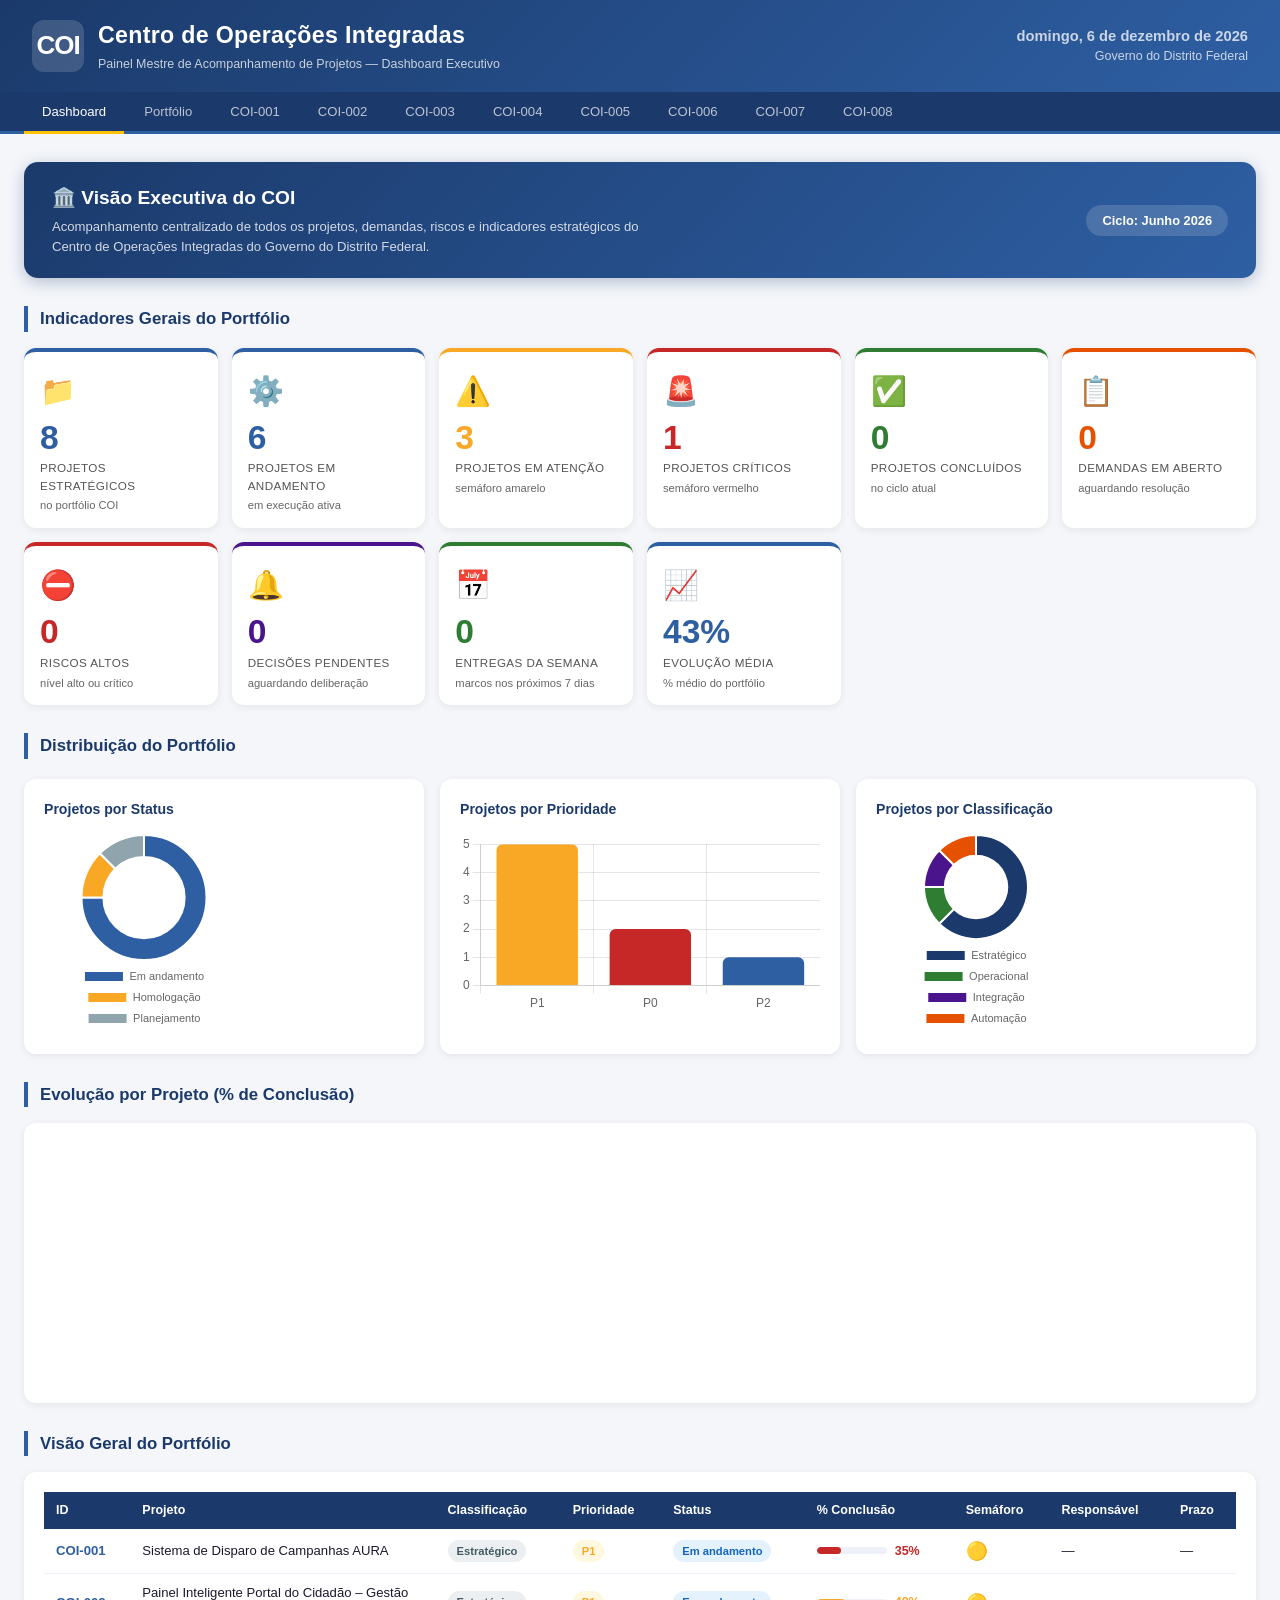
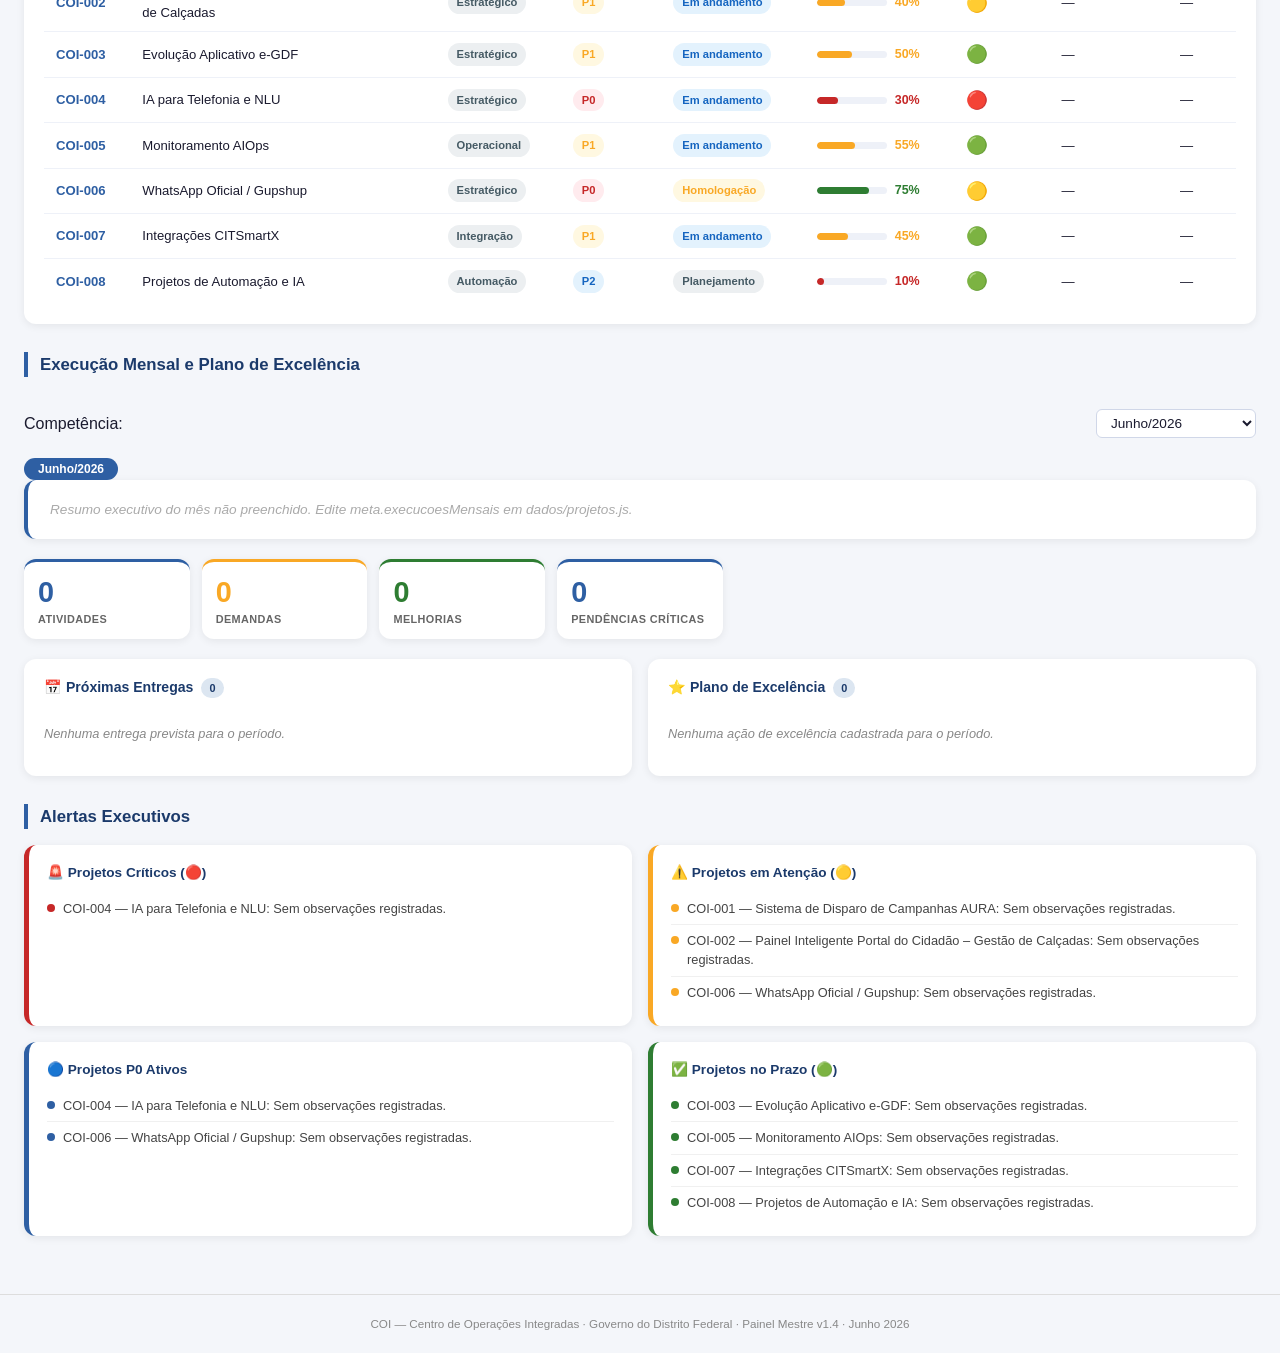
==== index.html @ 7c218daf "fase-5a-2: corrigir card entregas da semana" ====
<!DOCTYPE html>
<html lang="pt-BR">
<head>
<meta charset="UTF-8">
<meta name="viewport" content="width=device-width, initial-scale=1.0">
<title>COI — Dashboard Executivo</title>
<link rel="stylesheet" href="assets/style.css">
<!-- Chart.js: carrega local primeiro (offline); CDN apenas se arquivo local não encontrado -->
<script src="assets/js/chart.umd.min.js"></script>
<script>
if (typeof Chart === 'undefined') {
  document.write('<scr'+'ipt src="https://cdnjs.cloudflare.com/ajax/libs/Chart.js/4.4.1/chart.umd.min.js"><\/scr'+'ipt>');
}
</script>
<script src="dados/projetos.js"></script>
</head>
<body>

<header>
  <div class="logo-area">
    <div class="logo-box">COI</div>
    <div class="header-title">
      <h1>Centro de Operações Integradas</h1>
      <p>Painel Mestre de Acompanhamento de Projetos — Dashboard Executivo</p>
    </div>
  </div>
  <div class="header-meta">
    <strong id="data-atual"></strong>
    Governo do Distrito Federal
  </div>
</header>

<nav id="nav-principal">
  <a href="index.html" class="active">Dashboard</a>
  <a href="portfolio.html">Portfólio</a>
</nav>

<main>

  <!-- VISÃO EXECUTIVA DO COI -->
  <div class="ve-banner">
    <div>
      <h2>🏛️ Visão Executiva do COI</h2>
      <p>Acompanhamento centralizado de todos os projetos, demandas, riscos e indicadores estratégicos do Centro de Operações Integradas do Governo do Distrito Federal.</p>
    </div>
    <div class="ve-badge" id="badge-ciclo">Carregando...</div>
  </div>

  <!-- CARDS PRINCIPAIS -->
  <div class="section-title">Indicadores Gerais do Portfólio</div>
  <div class="cards-grid">
    <div class="card azul">
      <div class="card-icon">📁</div>
      <div class="card-value" id="c-total">—</div>
      <div class="card-label">Projetos Estratégicos</div>
      <div class="card-sub">no portfólio COI</div>
    </div>
    <div class="card azul">
      <div class="card-icon">⚙️</div>
      <div class="card-value" id="c-andamento">—</div>
      <div class="card-label">Projetos em Andamento</div>
      <div class="card-sub">em execução ativa</div>
    </div>
    <div class="card amarelo">
      <div class="card-icon">⚠️</div>
      <div class="card-value" id="c-atencao">—</div>
      <div class="card-label">Projetos em Atenção</div>
      <div class="card-sub">semáforo amarelo</div>
    </div>
    <div class="card vermelho">
      <div class="card-icon">🚨</div>
      <div class="card-value" id="c-criticos">—</div>
      <div class="card-label">Projetos Críticos</div>
      <div class="card-sub">semáforo vermelho</div>
    </div>
    <div class="card verde">
      <div class="card-icon">✅</div>
      <div class="card-value" id="c-concluidos">—</div>
      <div class="card-label">Projetos Concluídos</div>
      <div class="card-sub">no ciclo atual</div>
    </div>
    <div class="card laranja">
      <div class="card-icon">📋</div>
      <div class="card-value" id="c-demandas">—</div>
      <div class="card-label">Demandas em Aberto</div>
      <div class="card-sub" id="c-demandas-sub">aguardando resolução</div>
    </div>
    <div class="card vermelho">
      <div class="card-icon">⛔</div>
      <div class="card-value" id="c-riscos">—</div>
      <div class="card-label">Riscos Altos</div>
      <div class="card-sub">nível alto ou crítico</div>
    </div>
    <div class="card roxo">
      <div class="card-icon">🔔</div>
      <div class="card-value" id="c-decisoes">—</div>
      <div class="card-label">Decisões Pendentes</div>
      <div class="card-sub">aguardando deliberação</div>
    </div>
    <div class="card verde">
      <div class="card-icon">📅</div>
      <div class="card-value" id="c-entregas">—</div>
      <div class="card-label">Entregas da Semana</div>
      <div class="card-sub">marcos nos próximos 7 dias</div>
    </div>
    <div class="card azul">
      <div class="card-icon">📈</div>
      <div class="card-value" id="c-evolucao">—</div>
      <div class="card-label">Evolução Média</div>
      <div class="card-sub">% médio do portfólio</div>
    </div>
  </div>

  <!-- GRÁFICOS -->
  <div class="section-title">Distribuição do Portfólio</div>
  <div class="charts-grid">
    <div class="chart-card">
      <h3>Projetos por Status</h3>
      <div class="chart-wrap"><canvas id="chartStatus"></canvas></div>
      <div class="chart-fallback" id="fb-status">Gráfico indisponível — verifique conexão com internet para carregar Chart.js</div>
    </div>
    <div class="chart-card">
      <h3>Projetos por Prioridade</h3>
      <div class="chart-wrap"><canvas id="chartPrioridade"></canvas></div>
      <div class="chart-fallback" id="fb-prior">Gráfico indisponível</div>
    </div>
    <div class="chart-card">
      <h3>Projetos por Classificação</h3>
      <div class="chart-wrap"><canvas id="chartClassificacao"></canvas></div>
      <div class="chart-fallback" id="fb-class">Gráfico indisponível</div>
    </div>
  </div>

  <!-- EVOLUÇÃO POR PROJETO -->
  <div class="section-title">Evolução por Projeto (% de Conclusão)</div>
  <div class="chart-card" style="margin-bottom:20px;">
    <div style="position:relative;height:240px;"><canvas id="chartEvolucao"></canvas></div>
    <div class="chart-fallback" id="fb-evolucao">Gráfico indisponível</div>
  </div>

  <!-- TABELA DE PORTFÓLIO -->
  <div class="section-title">Visão Geral do Portfólio</div>
  <div class="table-card">
    <table>
      <thead>
        <tr>
          <th>ID</th>
          <th>Projeto</th>
          <th>Classificação</th>
          <th>Prioridade</th>
          <th>Status</th>
          <th>% Conclusão</th>
          <th>Semáforo</th>
          <th>Responsável</th>
          <th>Prazo</th>
        </tr>
      </thead>
      <tbody id="tbody-portfolio"></tbody>
    </table>
  </div>

  <!-- EXECUÇÃO MENSAL E PLANO DE EXCELÊNCIA -->
  <div class="section-title" id="em-section-title">Execução Mensal e Plano de Excelência</div>
  <div class="em-section" id="em-section">
    <div id="em-controls"></div>
    <div id="em-content"></div>
  </div>

  <!-- ALERTAS EXECUTIVOS (dinâmicos) -->
  <div class="section-title">Alertas Executivos</div>
  <div class="alertas-grid" id="alertas-grid"></div>

</main>

<footer>
  COI — Centro de Operações Integradas · Governo do Distrito Federal · Painel Mestre v1.4 · <span id="footer-ciclo"></span>
</footer>

<script>
// ─── Helpers ────────────────────────────────────────────────────────
function semClass(s) { return s==='🔴'?'vermelho':s==='🟡'?'amarelo':'verde'; }
function priorBadge(p) { return p==='P0'?'badge-vermelho':p==='P1'?'badge-amarelo':'badge-azul'; }
function statusBadge(s) {
  return {
    'Em andamento':'badge-azul','Homologação':'badge-amarelo',
    'Produção':'badge-verde','Concluído':'badge-verde',
    'Planejamento':'badge-cinza','Suspenso':'badge-cinza'
  }[s] || 'badge-cinza';
}
function percColor(n) { return n>=70?'#2E7D32':n>=40?'#F9A825':'#C62828'; }
function clearEl(el) { while (el.firstChild) el.removeChild(el.firstChild); }
// ─── Data e ciclo ────────────────────────────────────────────────────
const now = new Date();
document.getElementById('data-atual').textContent =
  now.toLocaleDateString('pt-BR',{weekday:'long',year:'numeric',month:'long',day:'numeric'});
const ciclo = COI_DATA.meta?.ciclo || now.toLocaleDateString('pt-BR',{month:'long',year:'numeric'});
document.getElementById('badge-ciclo').textContent = 'Ciclo: ' + ciclo;
document.getElementById('footer-ciclo').textContent = ciclo;

// ─── Nav dinâmica ────────────────────────────────────────────────────
const nav = document.getElementById('nav-principal');
COI_DATA.projetos.forEach(p => {
  const a = document.createElement('a');
  a.href = `projetos/ficha.html#${p.id}`;
  a.textContent = `${p.id}`;
  a.title = p.nome;
  nav.appendChild(a);
});

// ─── Calcular cards ──────────────────────────────────────────────────
const ps = COI_DATA.projetos;
const total     = ps.length;
const andamento = ps.filter(p => p.status === 'Em andamento').length;
const atencao   = ps.filter(p => p.semaforo === '🟡').length;
const criticos  = ps.filter(p => p.semaforo === '🔴').length;
const concluidos= ps.filter(p => p.status === 'Concluído').length;
const evolMedia = Math.round(ps.reduce((acc,p)=>acc+p.percentual,0)/total);

document.getElementById('c-total').textContent    = total;
document.getElementById('c-andamento').textContent= andamento;
document.getElementById('c-atencao').textContent  = atencao;
document.getElementById('c-criticos').textContent = criticos;
document.getElementById('c-concluidos').textContent = concluidos;
// Fase 5A.2 — B-02: usa execucoesMensais[last] (mesma cadeia de buildExecucaoMensal)
// Fallback: execucoesMensais[last] → execucaoMensal → {}
const em = (COI_DATA.meta && Array.isArray(COI_DATA.meta.execucoesMensais) && COI_DATA.meta.execucoesMensais.length > 0)
  ? COI_DATA.meta.execucoesMensais[COI_DATA.meta.execucoesMensais.length - 1]
  : ((COI_DATA.meta && COI_DATA.meta.execucaoMensal) ? COI_DATA.meta.execucaoMensal : {});
const totalRiscos   = ps.reduce(function(acc,p){ return acc + (p.riscosCriticos   || 0); }, 0);
const totalDecisoes = ps.reduce(function(acc,p){ return acc + (p.decisoesPendentes || 0); }, 0);
// Demandas: conta projetos com tipoItem === 'Demanda' e status != 'Concluído'
const nDemandas     = ps.filter(function(p){ return p.tipoItem === 'Demanda' && p.status !== 'Concluído'; }).length;
// Entregas da semana: janela [hoje, hoje+7] com data válida
const _hoje   = new Date(); _hoje.setHours(0, 0, 0, 0);
const _em7    = new Date(_hoje.getTime()); _em7.setDate(_em7.getDate() + 7); _em7.setHours(23, 59, 59, 999);
const nEntregas = Array.isArray(em.proximasEntregas)
  ? em.proximasEntregas.filter(function(e) {
      if (!e.data) return false;
      var d = new Date(e.data);
      return !isNaN(d.getTime()) && d >= _hoje && d <= _em7;
    }).length : 0;
document.getElementById('c-demandas').textContent = nDemandas;
document.getElementById('c-riscos').textContent   = totalRiscos;
document.getElementById('c-decisoes').textContent = totalDecisoes;
document.getElementById('c-entregas').textContent = nEntregas;
document.getElementById('c-evolucao').textContent = evolMedia + '%';

// ─── Tabela de portfólio ─────────────────────────────────────────────
const tbody = document.getElementById('tbody-portfolio');
ps.forEach(p => {
  const fc = percColor(p.percentual);
  const tr = document.createElement('tr');

  const tdId = document.createElement('td');
  const link = document.createElement('a');
  link.href = `projetos/ficha.html#${p.id}`;
  link.className = 'proj-link';
  link.textContent = p.id;
  tdId.appendChild(link);

  const tdNome = document.createElement('td');
  tdNome.style.maxWidth = '260px';
  tdNome.textContent = p.nome;

  const tdClass = document.createElement('td');
  const spanC = document.createElement('span');
  spanC.className = 'badge badge-cinza';
  spanC.textContent = p.classificacao;
  tdClass.appendChild(spanC);

  const tdPrior = document.createElement('td');
  const spanP = document.createElement('span');
  spanP.className = `badge ${priorBadge(p.prioridade)}`;
  spanP.textContent = p.prioridade;
  tdPrior.appendChild(spanP);

  const tdStatus = document.createElement('td');
  const spanS = document.createElement('span');
  spanS.className = `badge ${statusBadge(p.status)}`;
  spanS.textContent = p.status;
  tdStatus.appendChild(spanS);

  const tdPerc = document.createElement('td');
  tdPerc.innerHTML = `<div style="display:flex;align-items:center;gap:8px;">
    <div class="progress-bar"><div class="progress-fill" style="width:${p.percentual}%;background:${fc}"></div></div>
    <span style="font-size:.78rem;font-weight:600;color:${fc}">${p.percentual}%</span>
  </div>`;

  const tdSem = document.createElement('td');
  tdSem.className = 'semaforo';
  tdSem.textContent = p.semaforo;

  const tdResp = document.createElement('td');
  tdResp.textContent = p.responsavel || '—';

  const tdPrazo = document.createElement('td');
  tdPrazo.textContent = p.prazoPrevisto || '—';

  tr.append(tdId, tdNome, tdClass, tdPrior, tdStatus, tdPerc, tdSem, tdResp, tdPrazo);
  tbody.appendChild(tr);
});

// ─── Execução Mensal e Plano de Excelência ───────────────────────────
// Fase 4A.1: seletor de competência com fallback para execucaoMensal
function buildExecucaoMensal() {
  var emControls = document.getElementById('em-controls');
  var emContent  = document.getElementById('em-content');
  if (!emContent) return;

  // Resolução: execucoesMensais[] → execucaoMensal → {}
  var lista = (COI_DATA.meta && Array.isArray(COI_DATA.meta.execucoesMensais)
    && COI_DATA.meta.execucoesMensais.length > 0)
    ? COI_DATA.meta.execucoesMensais : null;

  var emData = lista
    ? lista[lista.length - 1]
    : ((COI_DATA.meta && COI_DATA.meta.execucaoMensal) ? COI_DATA.meta.execucaoMensal : {});

  // Seletor: somente quando há mais de 1 competência e em-controls ainda não foi preenchido
  if (emControls && lista && lista.length > 1 && !emControls.hasChildNodes()) {
    var wrap = document.createElement('div');
    wrap.className = 'em-header';
    var lbl = document.createElement('label');
    lbl.setAttribute('for', 'em-select-competencia');
    lbl.textContent = 'Competência:';
    var sel = document.createElement('select');
    sel.id = 'em-select-competencia';
    sel.className = 'em-select';
    lista.forEach(function(item) {
      var opt = document.createElement('option');
      opt.value = item.competencia;
      opt.textContent = item.rotulo || item.competencia;
      sel.appendChild(opt);
    });
    sel.value = emData.competencia;
    sel.addEventListener('change', function() {
      var chosen = lista.find(function(x){ return x.competencia === sel.value; }) || emData;
      clearEl(emContent);
      renderEmConteudo(emContent, chosen);
    });
    wrap.append(lbl, sel);
    emControls.appendChild(wrap);
  }

  // Renderiza conteúdo inicial (Junho/2026 — último item da lista)
  clearEl(emContent);
  renderEmConteudo(emContent, emData);
}

function renderEmConteudo(container, emData) {
  // Badge de competência
  if (emData.competencia) {
    var badge = document.createElement('span');
    badge.className = 'em-competencia-badge';
    badge.textContent = emData.competencia;
    container.appendChild(badge);
  }

  // Resumo executivo
  var resumoDiv = document.createElement('div');
  resumoDiv.className = emData.resumo ? 'em-resumo' : 'em-resumo em-resumo-placeholder';
  resumoDiv.textContent = emData.resumo
    || 'Resumo executivo do mês não preenchido. Edite meta.execucoesMensais em dados/projetos.js.';
  container.appendChild(resumoDiv);

  // Mini-cards mensais
  var miniGrid = document.createElement('div');
  miniGrid.className = 'em-mini-cards';
  [
    { label: 'Atividades',          value: emData.totalAtividades    || 0, cls: '' },
    { label: 'Demandas',            value: emData.totalDemandas      || 0, cls: 'amarelo' },
    { label: 'Melhorias',           value: emData.totalMelhorias     || 0, cls: 'verde' },
    { label: 'Pendências Críticas', value: emData.pendenciasCriticas || 0,
      cls: (emData.pendenciasCriticas || 0) > 0 ? 'vermelho' : '' }
  ].forEach(function(mc) {
    var card = document.createElement('div');
    card.className = 'em-mini-card' + (mc.cls ? ' ' + mc.cls : '');
    var val = document.createElement('div');
    val.className = 'em-mini-value';
    val.textContent = mc.value;
    var lbl = document.createElement('div');
    lbl.className = 'em-mini-label';
    lbl.textContent = mc.label;
    card.append(val, lbl);
    miniGrid.appendChild(card);
  });
  container.appendChild(miniGrid);

  // Principais ganhos
  var ganhos = Array.isArray(emData.principaisGanhos)
    ? emData.principaisGanhos.filter(function(g){ return g; }) : [];
  if (ganhos.length > 0) {
    var gDiv = document.createElement('div');
    gDiv.className = 'em-ganhos';
    var gH3 = document.createElement('h3');
    gH3.textContent = '🏆 Principais Ganhos do Mês';
    gDiv.appendChild(gH3);
    ganhos.forEach(function(g) {
      var item = document.createElement('div');
      item.className = 'em-ganho-item';
      var dot = document.createElement('div');
      dot.className = 'em-ganho-dot';
      var txt = document.createElement('span');
      txt.textContent = g;
      item.append(dot, txt);
      gDiv.appendChild(item);
    });
    container.appendChild(gDiv);
  }

  // Grid de tabelas
  var tGrid = document.createElement('div');
  tGrid.className = 'em-tables-grid';

  // — Próximas Entregas —
  var entregas = Array.isArray(emData.proximasEntregas)
    ? emData.proximasEntregas.filter(function(e){ return e.entrega; }) : [];
  var cEnt = document.createElement('div');
  cEnt.className = 'em-table-card';
  var h3Ent = document.createElement('h3');
  h3Ent.appendChild(document.createTextNode('📅 Próximas Entregas '));
  var cntEnt = document.createElement('span');
  cntEnt.className = 'em-count-badge';
  cntEnt.textContent = entregas.length;
  h3Ent.appendChild(cntEnt);
  cEnt.appendChild(h3Ent);
  if (entregas.length === 0) {
    var empEnt = document.createElement('div');
    empEnt.className = 'empty';
    empEnt.textContent = 'Nenhuma entrega prevista para o período.';
    cEnt.appendChild(empEnt);
  } else {
    var tblEnt = document.createElement('table');
    var thdEnt = document.createElement('thead');
    var hrEnt  = document.createElement('tr');
    ['Data','Entrega','Projeto','Responsável','Status'].forEach(function(col){
      var th = document.createElement('th'); th.textContent = col; hrEnt.appendChild(th);
    });
    thdEnt.appendChild(hrEnt); tblEnt.appendChild(thdEnt);
    var tbdEnt = document.createElement('tbody');
    entregas.forEach(function(e) {
      var tr = document.createElement('tr');
      [e.data||'—', e.entrega||'—', e.projeto||'—', e.responsavel||'—'].forEach(function(v){
        var td = document.createElement('td'); td.textContent = v; tr.appendChild(td);
      });
      var tdS = document.createElement('td');
      var s = e.status || 'No prazo';
      var bg = document.createElement('span');
      bg.className = 'badge ' + (s==='No prazo' ? 'badge-prazo-ok'
        : s==='Em atenção' ? 'badge-prazo-atencao' : 'badge-prazo-atrasado');
      bg.textContent = s; tdS.appendChild(bg); tr.appendChild(tdS);
      tbdEnt.appendChild(tr);
    });
    tblEnt.appendChild(tbdEnt); cEnt.appendChild(tblEnt);
  }
  tGrid.appendChild(cEnt);

  // — Plano de Excelência —
  var peItems = Array.isArray(emData.planoExcelencia)
    ? emData.planoExcelencia.filter(function(p){ return p.acao; }) : [];
  var cPE = document.createElement('div');
  cPE.className = 'em-table-card';
  var h3PE = document.createElement('h3');
  h3PE.appendChild(document.createTextNode('⭐ Plano de Excelência '));
  var cntPE = document.createElement('span');
  cntPE.className = 'em-count-badge';
  cntPE.textContent = peItems.length;
  h3PE.appendChild(cntPE);
  cPE.appendChild(h3PE);
  if (peItems.length === 0) {
    var empPE = document.createElement('div');
    empPE.className = 'empty';
    empPE.textContent = 'Nenhuma ação de excelência cadastrada para o período.';
    cPE.appendChild(empPE);
  } else {
    var tblPE = document.createElement('table');
    var thdPE = document.createElement('thead');
    var hrPE  = document.createElement('tr');
    ['Ação','Responsável','Prazo','Status'].forEach(function(col){
      var th = document.createElement('th'); th.textContent = col; hrPE.appendChild(th);
    });
    thdPE.appendChild(hrPE); tblPE.appendChild(thdPE);
    var tbdPE = document.createElement('tbody');
    var peMap = {
      'Pendente':'badge-pe-pendente', 'Em andamento':'badge-pe-andamento',
      'Concluído':'badge-pe-concluido', 'Atrasado':'badge-pe-atrasado',
      'Bloqueado':'badge-pe-bloqueado'
    };
    peItems.forEach(function(item) {
      var tr = document.createElement('tr');
      [item.acao||'—', item.responsavel||'—', item.prazo||'—'].forEach(function(v){
        var td = document.createElement('td'); td.textContent = v; tr.appendChild(td);
      });
      var tdS = document.createElement('td');
      var s = item.status || 'Pendente';
      var bg = document.createElement('span');
      bg.className = 'badge ' + (peMap[s] || 'badge-pe-pendente');
      bg.textContent = s; tdS.appendChild(bg); tr.appendChild(tdS);
      tbdPE.appendChild(tr);
    });
    tblPE.appendChild(tbdPE); cPE.appendChild(tblPE);
  }
  tGrid.appendChild(cPE);
  container.appendChild(tGrid);
}
buildExecucaoMensal();

// ─── Alertas dinâmicos ───────────────────────────────────────────────
function buildAlertas() {
  const grid = document.getElementById('alertas-grid');
  grid.innerHTML = '';

  const criticos_list = ps.filter(p => p.semaforo === '🔴');
  const atencao_list  = ps.filter(p => p.semaforo === '🟡');
  const ok_list       = ps.filter(p => p.semaforo === '🟢');
  const p0_list       = ps.filter(p => p.prioridade === 'P0');

  function makeCard(cls, titulo, items, dotCls, emptyMsg) {
    const div = document.createElement('div');
    div.className = `alerta-card ${cls}`;
    const h3 = document.createElement('h3');
    h3.textContent = titulo;
    div.appendChild(h3);
    if (items.length === 0) {
      const em = document.createElement('div');
      em.className = 'alerta-vazio';
      em.textContent = emptyMsg;
      div.appendChild(em);
    } else {
      items.forEach(p => {
        const row = document.createElement('div');
        row.className = 'alerta-item';
        const dot = document.createElement('div');
        dot.className = `alerta-dot ${dotCls}`;
        const txt = document.createElement('span');
        txt.textContent = `${p.id} — ${p.nome}: ${p.observacoesExecutivas || 'Sem observações registradas.'}`;
        row.append(dot, txt);
        div.appendChild(row);
      });
    }
    return div;
  }

  grid.append(
    makeCard('', '🚨 Projetos Críticos (🔴)', criticos_list, 'dot-vermelho', 'Nenhum projeto crítico no momento.'),
    makeCard('atencao', '⚠️ Projetos em Atenção (🟡)', atencao_list, 'dot-amarelo', 'Nenhum projeto em atenção.'),
    makeCard('info', '🔵 Projetos P0 Ativos', p0_list, 'dot-azul', 'Nenhum projeto P0 ativo.'),
    makeCard('sucesso', '✅ Projetos no Prazo (🟢)', ok_list, 'dot-verde', 'Nenhum projeto no prazo.')
  );
}
buildAlertas();

// ─── Gráficos (após Chart.js carregar via defer) ─────────────────────
window.addEventListener('load', () => {
  if (typeof Chart === 'undefined') {
    ['fb-status','fb-prior','fb-class','fb-evolucao'].forEach(id => {
      const el = document.getElementById(id);
      if (el) { el.style.display = 'block'; }
    });
    return;
  }

  // Contagem por status
  const statusMap = {};
  const priorMap  = {};
  const classMap  = {};
  ps.forEach(p => {
    statusMap[p.status]       = (statusMap[p.status]       || 0) + 1;
    priorMap[p.prioridade]    = (priorMap[p.prioridade]    || 0) + 1;
    classMap[p.classificacao] = (classMap[p.classificacao] || 0) + 1;
  });

  const statusColors = {
    'Em andamento':'#2E5FA3','Homologação':'#F9A825',
    'Produção':'#2E7D32','Concluído':'#4CAF50',
    'Planejamento':'#90A4AE','Suspenso':'#E0E0E0'
  };
  const priorColors  = { P0:'#C62828', P1:'#F9A825', P2:'#2E5FA3', P3:'#90A4AE' };
  const classColors  = {
    'Estratégico':'#1B3A6B','Operacional':'#2E7D32',
    'Integração':'#4A148C','Automação':'#E65100',
    'Melhoria':'#0277BD','Incidente Relevante':'#C62828'
  };

  new Chart(document.getElementById('chartStatus'), {
    type:'doughnut',
    data:{
      labels: Object.keys(statusMap),
      datasets:[{ data: Object.values(statusMap),
        backgroundColor: Object.keys(statusMap).map(k=>statusColors[k]||'#90A4AE'),
        borderWidth:2, borderColor:'#fff' }]
    },
    options:{ plugins:{legend:{position:'bottom',labels:{font:{size:11}}}}, cutout:'65%' }
  });

  new Chart(document.getElementById('chartPrioridade'), {
    type:'bar',
    data:{
      labels: Object.keys(priorMap),
      datasets:[{ label:'Projetos', data: Object.values(priorMap),
        backgroundColor: Object.keys(priorMap).map(k=>priorColors[k]||'#90A4AE'),
        borderRadius:6 }]
    },
    options:{ plugins:{legend:{display:false}}, scales:{y:{beginAtZero:true,ticks:{stepSize:1}}} }
  });

  new Chart(document.getElementById('chartClassificacao'), {
    type:'doughnut',
    data:{
      labels: Object.keys(classMap),
      datasets:[{ data: Object.values(classMap),
        backgroundColor: Object.keys(classMap).map(k=>classColors[k]||'#90A4AE'),
        borderWidth:2, borderColor:'#fff' }]
    },
    options:{ plugins:{legend:{position:'bottom',labels:{font:{size:11}}}}, cutout:'60%' }
  });

  new Chart(document.getElementById('chartEvolucao'), {
    type:'bar',
    data:{
      labels: ps.map(p => p.id),
      datasets:[{ label:'% Conclusão', data: ps.map(p => p.percentual),
        backgroundColor: ps.map(p => percColor(p.percentual)),
        borderRadius:6 }]
    },
    options:{
      indexAxis:'y',
      plugins:{legend:{display:false}},
      scales:{x:{beginAtZero:true, max:100, ticks:{callback:v=>v+'%'}}}
    }
  });
});
</script>
</body>
</html>
---- assets/style.css ----
/**
 * COI — Painel Mestre · Design System Compartilhado
 * Arquivo: assets/style.css
 * Versão: 1.1 (Fase 1 — Estabilização)
 *
 * Referenciado por: index.html, portfolio.html, projetos/ficha_COIxxx.html
 */

/* ─── VARIÁVEIS DE DESIGN ──────────────────────────────────────────── */
:root {
  --azul-escuro:  #1B3A6B;
  --azul-medio:   #2E5FA3;
  --azul-claro:   #DCE6F1;
  --cinza-bg:     #F4F6FA;
  --verde:        #2E7D32;
  --amarelo:      #F9A825;
  --vermelho:     #C62828;
  --laranja:      #E65100;
  --roxo:         #4A148C;
  --branco:       #FFFFFF;
  --texto:        #1A1A2E;
  --borda:        #D0D7E8;
  --sombra-sm:    0 2px 8px rgba(0,0,0,.07);
  --sombra-md:    0 4px 16px rgba(0,0,0,.12);
  --radius-sm:    8px;
  --radius-md:    12px;
  --radius-lg:    14px;
}

/* ─── RESET ────────────────────────────────────────────────────────── */
*, *::before, *::after { margin: 0; padding: 0; box-sizing: border-box; }

/* ─── BASE ─────────────────────────────────────────────────────────── */
body {
  font-family: 'Segoe UI', Arial, sans-serif;
  background: var(--cinza-bg);
  color: var(--texto);
  line-height: 1.5;
}

/* ─── HEADER ───────────────────────────────────────────────────────── */
header {
  background: linear-gradient(135deg, var(--azul-escuro) 0%, var(--azul-medio) 100%);
  color: #fff;
  padding: 18px 32px;
  display: flex;
  align-items: center;
  justify-content: space-between;
  box-shadow: 0 3px 12px rgba(0,0,0,.25);
}
.logo-area { display: flex; align-items: center; gap: 14px; }
.logo-box {
  width: 52px; height: 52px;
  background: rgba(255,255,255,.15);
  border-radius: var(--radius-md);
  display: flex; align-items: center; justify-content: center;
  font-size: 26px; font-weight: 900; letter-spacing: -1px;
  flex-shrink: 0;
}
.header-title h1 { font-size: 1.45rem; font-weight: 700; letter-spacing: .3px; }
.header-title p  { font-size: .78rem; opacity: .75; margin-top: 2px; }
.header-meta { text-align: right; font-size: .78rem; opacity: .75; }
.header-meta strong { display: block; font-size: .92rem; opacity: 1; }

/* ─── NAV ──────────────────────────────────────────────────────────── */
nav {
  background: var(--azul-escuro);
  display: flex;
  gap: 2px;
  padding: 0 24px;
  border-bottom: 3px solid var(--azul-medio);
  flex-wrap: wrap;
}
nav a {
  color: rgba(255,255,255,.7);
  text-decoration: none;
  padding: 10px 18px;
  font-size: .82rem;
  font-weight: 500;
  border-bottom: 3px solid transparent;
  margin-bottom: -3px;
  transition: color .2s, border-color .2s;
}
nav a:hover, nav a.active { color: #fff; border-bottom-color: #FFC107; }

/* ─── MAIN ─────────────────────────────────────────────────────────── */
main { max-width: 1400px; margin: 0 auto; padding: 28px 24px; }

/* ─── SECTION TITLE ────────────────────────────────────────────────── */
.section-title {
  font-size: 1.05rem; font-weight: 700;
  color: var(--azul-escuro);
  border-left: 4px solid var(--azul-medio);
  padding-left: 12px;
  margin: 28px 0 16px;
}

/* ─── CARDS ────────────────────────────────────────────────────────── */
.cards-grid {
  display: grid;
  grid-template-columns: repeat(auto-fill, minmax(170px, 1fr));
  gap: 14px;
  margin-bottom: 8px;
}
.card {
  background: var(--branco);
  border-radius: var(--radius-md);
  padding: 18px 16px 14px;
  box-shadow: var(--sombra-sm);
  border-top: 4px solid var(--azul-medio);
  transition: transform .18s, box-shadow .18s;
}
.card:hover { transform: translateY(-3px); box-shadow: var(--sombra-md); }
.card-icon  { font-size: 1.8rem; margin-bottom: 8px; }
.card-value { font-size: 2.1rem; font-weight: 800; line-height: 1; }
.card-label { font-size: .73rem; color: #555; margin-top: 5px; font-weight: 500; text-transform: uppercase; letter-spacing: .4px; }
.card-sub   { font-size: .7rem; color: #666; margin-top: 3px; }

.card.azul    { border-top-color: var(--azul-medio); }
.card.azul    .card-value { color: var(--azul-medio); }
.card.verde   { border-top-color: var(--verde); }
.card.verde   .card-value { color: var(--verde); }
.card.amarelo { border-top-color: var(--amarelo); }
.card.amarelo .card-value { color: var(--amarelo); }
.card.vermelho{ border-top-color: var(--vermelho); }
.card.vermelho .card-value { color: var(--vermelho); }
.card.laranja { border-top-color: var(--laranja); }
.card.laranja .card-value { color: var(--laranja); }
.card.roxo    { border-top-color: var(--roxo); }
.card.roxo    .card-value { color: var(--roxo); }

/* ─── CHARTS ───────────────────────────────────────────────────────── */
.charts-grid { display: grid; grid-template-columns: 1fr 1fr 1fr; gap: 16px; margin: 20px 0; }
.chart-card  { background: var(--branco); border-radius: var(--radius-md); padding: 20px; box-shadow: var(--sombra-sm); }
.chart-card h3 { font-size: .88rem; color: var(--azul-escuro); font-weight: 700; margin-bottom: 14px; }
.chart-wrap  { position: relative; height: 200px; }
.chart-fallback { display:none; color:#888; font-size:.8rem; text-align:center; padding:20px; }

/* ─── TABLES ───────────────────────────────────────────────────────── */
.table-card {
  background: var(--branco); border-radius: var(--radius-md);
  padding: 20px; box-shadow: var(--sombra-sm); margin-bottom: 20px; overflow-x: auto;
}
.table-card h3 { font-size: .92rem; color: var(--azul-escuro); font-weight: 700; margin-bottom: 14px; }
.table-wrap    { overflow-x: auto; }
table { width: 100%; border-collapse: collapse; font-size: .82rem; }
th {
  background: var(--azul-escuro); color: #fff;
  padding: 9px 12px; text-align: left;
  font-weight: 600; font-size: .78rem; white-space: nowrap;
}
td { padding: 9px 12px; border-bottom: 1px solid #EEF1F8; vertical-align: middle; }
tr:hover td { background: #F0F4FF; }
tr:last-child td { border-bottom: none; }

/* ─── BADGES ───────────────────────────────────────────────────────── */
.badge         { display: inline-block; padding: 3px 9px; border-radius: 20px; font-size: .7rem; font-weight: 600; }
.badge-verde   { background: #E8F5E9; color: #2E7D32; }
.badge-amarelo { background: #FFF8E1; color: #F9A825; }
.badge-vermelho{ background: #FFEBEE; color: #C62828; }
.badge-azul    { background: #E3F2FD; color: #1565C0; }
.badge-cinza   { background: #ECEFF1; color: #455A64; }
.badge-roxo    { background: #F3E5F5; color: #6A1B9A; }
.badge-laranja { background: #FFF3E0; color: #E65100; }

/* ─── PROGRESS BAR ─────────────────────────────────────────────────── */
.progress-bar  { background: #EEF1F8; border-radius: 10px; height: 7px; overflow: hidden; min-width: 70px; }
.progress-fill { height: 100%; border-radius: 10px; transition: width .4s; }
.semaforo      { font-size: 1.1rem; }

/* ─── ALERTA CARDS ─────────────────────────────────────────────────── */
.alertas-grid { display: grid; grid-template-columns: 1fr 1fr; gap: 16px; margin-bottom: 20px; }
.alerta-card  {
  background: var(--branco); border-radius: var(--radius-md);
  padding: 18px; box-shadow: var(--sombra-sm);
  border-left: 5px solid var(--vermelho);
}
.alerta-card.atencao { border-left-color: var(--amarelo); }
.alerta-card.info    { border-left-color: var(--azul-medio); }
.alerta-card.sucesso { border-left-color: var(--verde); }
.alerta-card h3  { font-size: .85rem; font-weight: 700; color: var(--azul-escuro); margin-bottom: 10px; }
.alerta-item { font-size: .8rem; color: #444; padding: 6px 0; border-bottom: 1px solid #F0F0F0; display: flex; align-items: flex-start; gap: 8px; }
.alerta-item:last-child { border-bottom: none; }
.alerta-dot { width: 8px; height: 8px; border-radius: 50%; margin-top: 5px; flex-shrink: 0; }
.dot-vermelho { background: var(--vermelho); }
.dot-amarelo  { background: var(--amarelo); }
.dot-azul     { background: var(--azul-medio); }
.dot-verde    { background: var(--verde); }
.alerta-vazio { font-size: .8rem; color: #999; font-style: italic; }

/* ─── VISÃO EXECUTIVA BANNER ───────────────────────────────────────── */
.ve-banner {
  background: linear-gradient(135deg, var(--azul-escuro), var(--azul-medio));
  border-radius: var(--radius-lg); padding: 22px 28px; color: #fff; margin-bottom: 24px;
  display: flex; align-items: center; justify-content: space-between;
  box-shadow: 0 4px 16px rgba(27,58,107,.3);
}
.ve-banner h2 { font-size: 1.2rem; font-weight: 700; }
.ve-banner p  { font-size: .82rem; opacity: .8; margin-top: 4px; max-width: 600px; }
.ve-badge {
  background: rgba(255,255,255,.15); border-radius: 20px;
  padding: 6px 16px; font-size: .8rem; font-weight: 600; white-space: nowrap;
}

/* ─── TABS (portfólio) ─────────────────────────────────────────────── */
.tabs { display: flex; gap: 0; background: var(--branco); border-radius: var(--radius-md) var(--radius-md) 0 0; box-shadow: var(--sombra-sm); overflow: hidden; flex-wrap: wrap; }
.tab-btn {
  padding: 12px 20px; font-size: .82rem; font-weight: 600; cursor: pointer;
  background: transparent; border: none; color: #555;
  border-bottom: 3px solid transparent; transition: background .2s, color .2s, border-color .2s;
  white-space: nowrap;
}
.tab-btn:hover  { background: #F0F4FF; color: var(--azul-medio); }
.tab-btn.active { color: var(--azul-escuro); border-bottom-color: var(--azul-medio); background: #F8FAFF; }
.tab-content { background: var(--branco); border-radius: 0 0 var(--radius-md) var(--radius-md); box-shadow: var(--sombra-sm); padding: 22px; display: none; }
.tab-content.active { display: block; }

/* ─── FILTROS ──────────────────────────────────────────────────────── */
.filters { display: flex; gap: 10px; flex-wrap: wrap; margin-bottom: 18px; align-items: center; }
.filter-input { padding: 7px 12px; border: 1px solid var(--borda); border-radius: var(--radius-sm); font-size: .8rem; outline: none; background: #fff; }
.filter-input:focus { border-color: var(--azul-medio); }

/* ─── BUTTONS ──────────────────────────────────────────────────────── */
.btn-add    { padding: 7px 16px; background: var(--azul-medio); color: #fff; border: none; border-radius: var(--radius-sm); font-size: .8rem; font-weight: 600; cursor: pointer; margin-left: auto; transition: background .2s; }
.btn-add:hover    { background: var(--azul-escuro); }
.btn-edit   { padding: 6px 14px; background: var(--azul-medio); color: #fff; border: none; border-radius: var(--radius-sm); font-size: .78rem; cursor: pointer; font-weight: 600; transition: background .2s; }
.btn-edit:hover   { background: var(--azul-escuro); }
.btn-save   { padding: 6px 14px; background: var(--verde); color: #fff; border: none; border-radius: var(--radius-sm); font-size: .78rem; cursor: pointer; font-weight: 600; transition: background .2s; }
.btn-save:hover   { background: #1B5E20; }
.btn-cancel { padding: 8px 18px; border: 1px solid #DDD; border-radius: var(--radius-sm); font-size: .82rem; cursor: pointer; background: #fff; transition: background .2s; }
.btn-cancel:hover { background: #F5F5F5; }

/* ─── MODAL ────────────────────────────────────────────────────────── */
.modal-overlay { display: none; position: fixed; inset: 0; background: rgba(0,0,0,.5); z-index: 1000; align-items: center; justify-content: center; }
.modal-overlay.open { display: flex; }
.modal { background: #fff; border-radius: var(--radius-lg); padding: 28px; width: 90%; max-width: 700px; max-height: 85vh; overflow-y: auto; box-shadow: 0 8px 40px rgba(0,0,0,.25); }
.modal h2 { font-size: 1.05rem; color: var(--azul-escuro); margin-bottom: 20px; font-weight: 700; }
.form-grid { display: grid; grid-template-columns: 1fr 1fr; gap: 12px; }
.form-group { display: flex; flex-direction: column; gap: 5px; }
.form-group.full { grid-column: 1 / -1; }
.form-group label { font-size: .75rem; font-weight: 600; color: #444; }
.form-group input,
.form-group select,
.form-group textarea { padding: 8px 10px; border: 1px solid #DDD; border-radius: 7px; font-size: .82rem; outline: none; font-family: inherit; }
.form-group input:focus,
.form-group select:focus,
.form-group textarea:focus { border-color: var(--azul-medio); }
.modal-actions { display: flex; gap: 10px; justify-content: flex-end; margin-top: 18px; }

/* ─── TOAST ────────────────────────────────────────────────────────── */
.toast {
  position: fixed; bottom: 24px; right: 24px;
  background: var(--verde); color: #fff;
  padding: 12px 20px; border-radius: var(--radius-sm);
  font-size: .82rem; font-weight: 600;
  box-shadow: var(--sombra-md);
  opacity: 0; transform: translateY(10px);
  transition: opacity .3s, transform .3s;
  z-index: 2000; pointer-events: none;
}
.toast.show { opacity: 1; transform: translateY(0); }
.toast.erro { background: var(--vermelho); }

/* ─── FICHA — HERO ─────────────────────────────────────────────────── */
.hero {
  background: var(--branco); border-radius: var(--radius-lg);
  padding: 24px 28px; box-shadow: 0 2px 10px rgba(0,0,0,.08);
  margin-bottom: 20px; display: flex; align-items: flex-start;
  justify-content: space-between; gap: 20px; flex-wrap: wrap;
}
.hero-left h2   { font-size: 1.3rem; font-weight: 800; color: var(--azul-escuro); margin-bottom: 6px; }
.hero-left .hero-id { font-size: .8rem; color: #666; margin-bottom: 12px; }
.hero-badges    { display: flex; gap: 8px; flex-wrap: wrap; margin-bottom: 14px; }
.hero-plat      { font-size: .78rem; color: #555; }
.hero-plat strong { color: var(--azul-escuro); }
.hero-right     { text-align: center; min-width: 140px; }
.semaforo-hero  { font-size: 2.2rem; margin-bottom: 4px; }
.semaforo-label { font-size: .72rem; color: #666; }

/* ─── FICHA — BLOCOS ───────────────────────────────────────────────── */
.grid-2 { display: grid; grid-template-columns: 1fr 1fr; gap: 16px; }
.grid-3 { display: grid; grid-template-columns: 1fr 1fr 1fr; gap: 16px; }
.block  { background: var(--branco); border-radius: var(--radius-md); padding: 20px; box-shadow: var(--sombra-sm); }
.block h3 { font-size: .85rem; font-weight: 700; color: var(--azul-escuro); margin-bottom: 14px; border-bottom: 1px solid #EEF1F8; padding-bottom: 8px; }
.field { display: flex; gap: 8px; margin-bottom: 10px; align-items: flex-start; }
.field-label { font-size: .74rem; font-weight: 600; color: #555; min-width: 130px; flex-shrink: 0; }
.field-val   { font-size: .78rem; color: var(--texto); }

/* ─── EMPTY STATE ──────────────────────────────────────────────────── */
.empty { color: #888; font-size: .8rem; font-style: italic; padding: 14px 0; }
.empty-state { text-align: center; padding: 40px; color: #888; font-size: .85rem; }
.empty-state .icon { font-size: 2.5rem; margin-bottom: 12px; display: block; }

/* ─── EDIT BAR ─────────────────────────────────────────────────────── */
.edit-bar { background: var(--azul-claro); border-radius: var(--radius-md); padding: 10px 16px; margin-bottom: 16px; display: none; align-items: center; gap: 12px; font-size: .8rem; color: var(--azul-escuro); font-weight: 600; }
.edit-bar.show { display: flex; }

/* ─── FICHA — CÍRCULO DE PROGRESSO ────────────────────────────────── */
.perc-circle {
  width: 110px; height: 110px; border-radius: 50%;
  background: conic-gradient(var(--amarelo) 0deg, #EEF1F8 0deg);
  display: flex; align-items: center; justify-content: center;
  margin: 0 auto 8px;
}
.perc-inner {
  width: 82px; height: 82px; border-radius: 50%;
  background: #fff;
  display: flex; flex-direction: column; align-items: center; justify-content: center;
}
.perc-val   { font-size: 1.5rem; font-weight: 800; }
.perc-label { font-size: .62rem; color: #777; font-weight: 500; }

/* ─── CAMPO EDITÁVEL ───────────────────────────────────────────────── */
.field-val.edit {
  background: #F8FAFF;
  border: 1px solid var(--azul-medio);
  border-radius: 6px;
  padding: 4px 8px;
  min-height: 28px;
  outline: none;
  cursor: text;
}
.field-val.edit:focus { border-color: var(--azul-escuro); }

/* ─── LINK FICHA ───────────────────────────────────────────────────── */
.proj-link { color: var(--azul-medio); font-weight: 700; text-decoration: none; }
.proj-link:hover { text-decoration: underline; }

/* ─── FOOTER ───────────────────────────────────────────────────────── */
footer { text-align: center; font-size: .73rem; color: #888; padding: 20px; border-top: 1px solid #DDD; margin-top: 10px; }

/* ─── EXECUÇÃO MENSAL E PLANO DE EXCELÊNCIA (Fase 4A) ─────────────── */
/* Fase 4A.1 — seletor de competência (movido de index.html em Fase 5A.2) */
.em-select {
  font: inherit; font-size: .85rem;
  padding: 5px 10px; border: 1px solid var(--borda);
  border-radius: 6px; background: var(--branco);
  color: var(--texto); cursor: pointer; min-width: 160px;
}
#em-controls { margin-bottom: 4px; }

.em-section { margin-top: 32px; }

.em-header {
  display: flex; align-items: center; justify-content: space-between;
  flex-wrap: wrap; gap: 10px; margin-bottom: 18px;
}
.em-competencia-badge {
  background: var(--azul-medio); color: #fff;
  padding: 4px 14px; border-radius: 20px;
  font-size: .75rem; font-weight: 700; white-space: nowrap;
}

/* Resumo executivo */
.em-resumo {
  background: var(--branco); border-radius: var(--radius-md);
  padding: 18px 22px; box-shadow: var(--sombra-sm);
  border-left: 4px solid var(--azul-medio);
  font-size: .85rem; color: #333; line-height: 1.7;
  margin-bottom: 20px;
}
.em-resumo-placeholder { color: #aaa; font-style: italic; }

/* Mini-cards mensais */
.em-mini-cards {
  display: grid;
  grid-template-columns: repeat(auto-fill, minmax(150px, 1fr));
  gap: 12px; margin-bottom: 20px;
}
.em-mini-card {
  background: var(--branco); border-radius: var(--radius-md);
  padding: 16px 14px 12px; box-shadow: var(--sombra-sm);
  border-top: 3px solid var(--azul-medio);
}
.em-mini-card.vermelho { border-top-color: var(--vermelho); }
.em-mini-card.vermelho .em-mini-value { color: var(--vermelho); }
.em-mini-card.amarelo  { border-top-color: var(--amarelo); }
.em-mini-card.amarelo  .em-mini-value { color: var(--amarelo); }
.em-mini-card.verde    { border-top-color: var(--verde); }
.em-mini-card.verde    .em-mini-value { color: var(--verde); }
.em-mini-card.roxo     { border-top-color: var(--roxo); }
.em-mini-card.roxo     .em-mini-value { color: var(--roxo); }
.em-mini-value { font-size: 1.8rem; font-weight: 800; line-height: 1; color: var(--azul-medio); }
.em-mini-label { font-size: .68rem; color: #666; margin-top: 4px; text-transform: uppercase; letter-spacing: .4px; font-weight: 600; }

/* Principais ganhos */
.em-ganhos    { background: var(--branco); border-radius: var(--radius-md); padding: 18px 22px; box-shadow: var(--sombra-sm); margin-bottom: 20px; }
.em-ganhos h3 { font-size: .88rem; font-weight: 700; color: var(--azul-escuro); margin-bottom: 12px; }
.em-ganho-item { display: flex; align-items: flex-start; gap: 10px; font-size: .82rem; color: #333; padding: 7px 0; border-bottom: 1px solid #F0F4FF; }
.em-ganho-item:last-child { border-bottom: none; }
.em-ganho-dot  { width: 8px; height: 8px; border-radius: 50%; background: var(--verde); margin-top: 5px; flex-shrink: 0; }

/* Tabelas mensais — Próximas Entregas + Plano de Excelência */
.em-tables-grid { display: grid; grid-template-columns: 1fr 1fr; gap: 16px; margin-bottom: 20px; }
.em-table-card  { background: var(--branco); border-radius: var(--radius-md); padding: 18px 20px; box-shadow: var(--sombra-sm); overflow-x: auto; }
.em-table-card h3 { font-size: .88rem; font-weight: 700; color: var(--azul-escuro); margin-bottom: 12px; display: flex; align-items: center; gap: 8px; }
.em-count-badge { background: var(--azul-claro); color: var(--azul-escuro); border-radius: 12px; padding: 2px 8px; font-size: .68rem; font-weight: 700; }

/* Status badges — Plano de Excelência */
.badge-pe-pendente  { background: #FFF8E1; color: #F57F17; }
.badge-pe-andamento { background: #E3F2FD; color: #1565C0; }
.badge-pe-concluido { background: #E8F5E9; color: #2E7D32; }
.badge-pe-atrasado  { background: #FFEBEE; color: #B71C1C; }
.badge-pe-bloqueado { background: #F3E5F5; color: #6A1B9A; }

/* Status badges — Próximas Entregas */
.badge-prazo-ok       { background: #E8F5E9; color: #2E7D32; }
.badge-prazo-atencao  { background: #FFF8E1; color: #F57F17; }
.badge-prazo-atrasado { background: #FFEBEE; color: #B71C1C; }

/* ─── RESPONSIVO ───────────────────────────────────────────────────── */
@media (max-width: 900px) {
  .charts-grid    { grid-template-columns: 1fr 1fr; }
  .grid-3         { grid-template-columns: 1fr 1fr; }
  header          { flex-wrap: wrap; gap: 10px; }
  .em-tables-grid { grid-template-columns: 1fr; }
}
@media (max-width: 640px) {
  header            { padding: 14px 16px; }
  main              { padding: 16px 12px; }
  .charts-grid      { grid-template-columns: 1fr; }
  .alertas-grid     { grid-template-columns: 1fr; }
  .grid-2, .grid-3  { grid-template-columns: 1fr; }
  .cards-grid       { grid-template-columns: repeat(auto-fill, minmax(140px, 1fr)); }
  .hero             { flex-direction: column; }
  .form-grid        { grid-template-columns: 1fr; }
  nav a             { padding: 8px 10px; font-size: .74rem; }
  .ve-banner        { flex-direction: column; gap: 10px; }
  .em-mini-cards    { grid-template-columns: repeat(2, 1fr); }
  .em-tables-grid   { grid-template-columns: 1fr; }
}
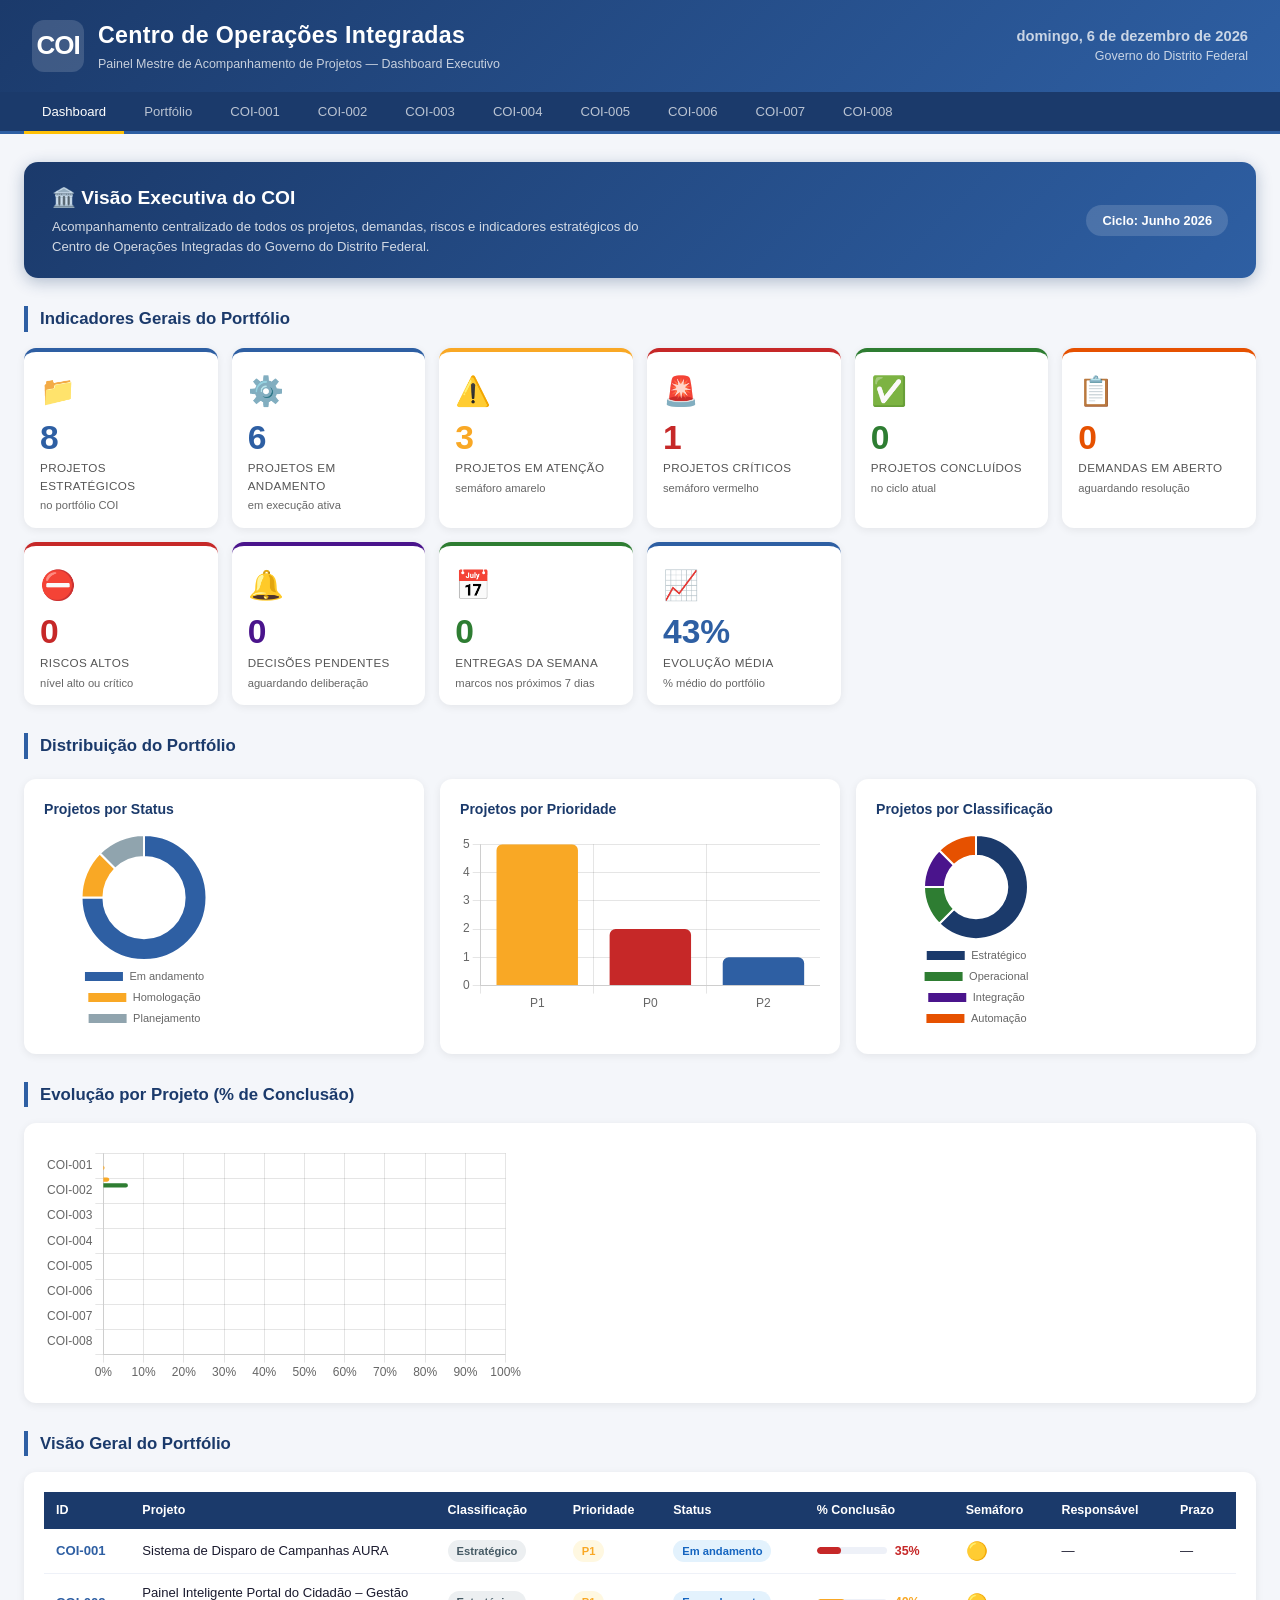
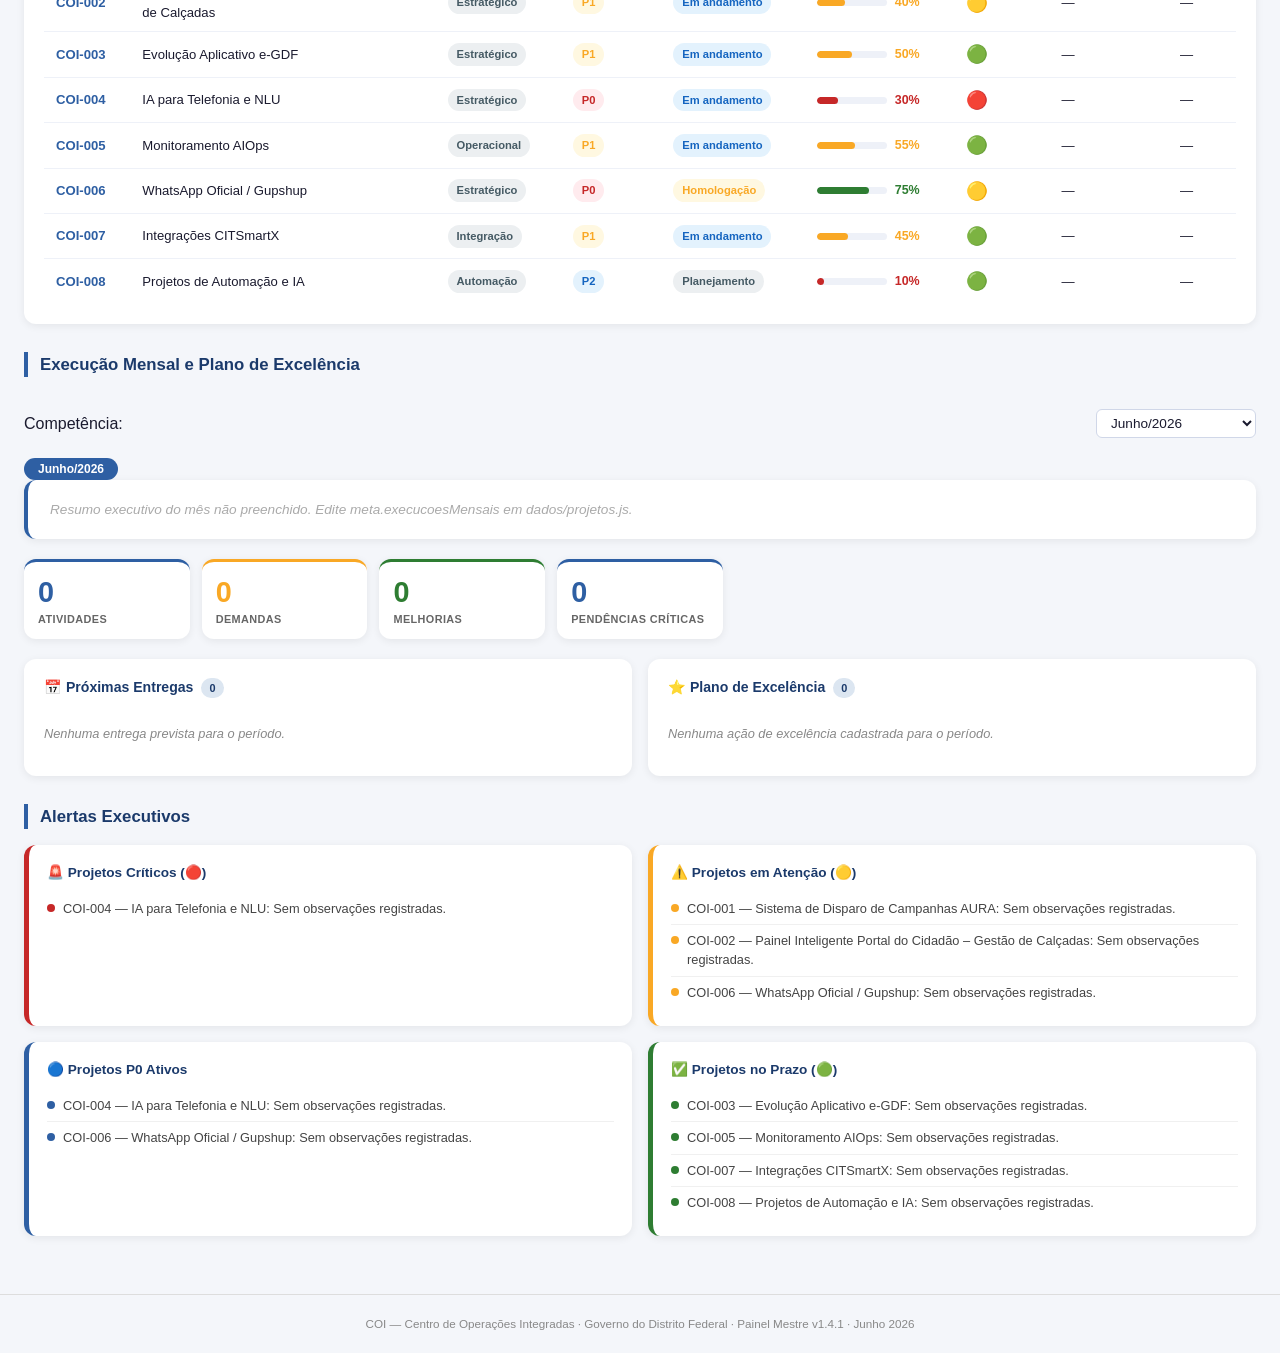
==== commit 67ee6938: "fase-5a-3: aplicar refinamentos funcionais de baixo risco" ====
--- a/index.html
+++ b/index.html
@@ -173,7 +173,7 @@
 </main>
 
 <footer>
-  COI — Centro de Operações Integradas · Governo do Distrito Federal · Painel Mestre v1.4 · <span id="footer-ciclo"></span>
+  COI — Centro de Operações Integradas · Governo do Distrito Federal · Painel Mestre v1.4.1 · <span id="footer-ciclo"></span>
 </footer>
 
 <script>
@@ -508,12 +508,13 @@
 // ─── Alertas dinâmicos ───────────────────────────────────────────────
 function buildAlertas() {
   const grid = document.getElementById('alertas-grid');
-  grid.innerHTML = '';
+  clearEl(grid); // Fase 5A.2 — B-04: substituído innerHTML='' por clearEl()
 
   const criticos_list = ps.filter(p => p.semaforo === '🔴');
   const atencao_list  = ps.filter(p => p.semaforo === '🟡');
   const ok_list       = ps.filter(p => p.semaforo === '🟢');
-  const p0_list       = ps.filter(p => p.prioridade === 'P0');
+  // Fase 5A.2 — U-04: excluir Suspenso e Concluído do card P0 Ativos
+  const p0_list       = ps.filter(p => p.prioridade === 'P0' && p.status !== 'Concluído' && p.status !== 'Suspenso');
 
   function makeCard(cls, titulo, items, dotCls, emptyMsg) {
     const div = document.createElement('div');
--- a/assets/style.css
+++ b/assets/style.css
@@ -1,7 +1,7 @@
 /**
  * COI — Painel Mestre · Design System Compartilhado
  * Arquivo: assets/style.css
- * Versão: 1.1 (Fase 1 — Estabilização)
+ * Versão: 1.4.1 (Fase 5A.2 — Evolução Funcional)
  *
  * Referenciado por: index.html, portfolio.html, projetos/ficha_COIxxx.html
  */
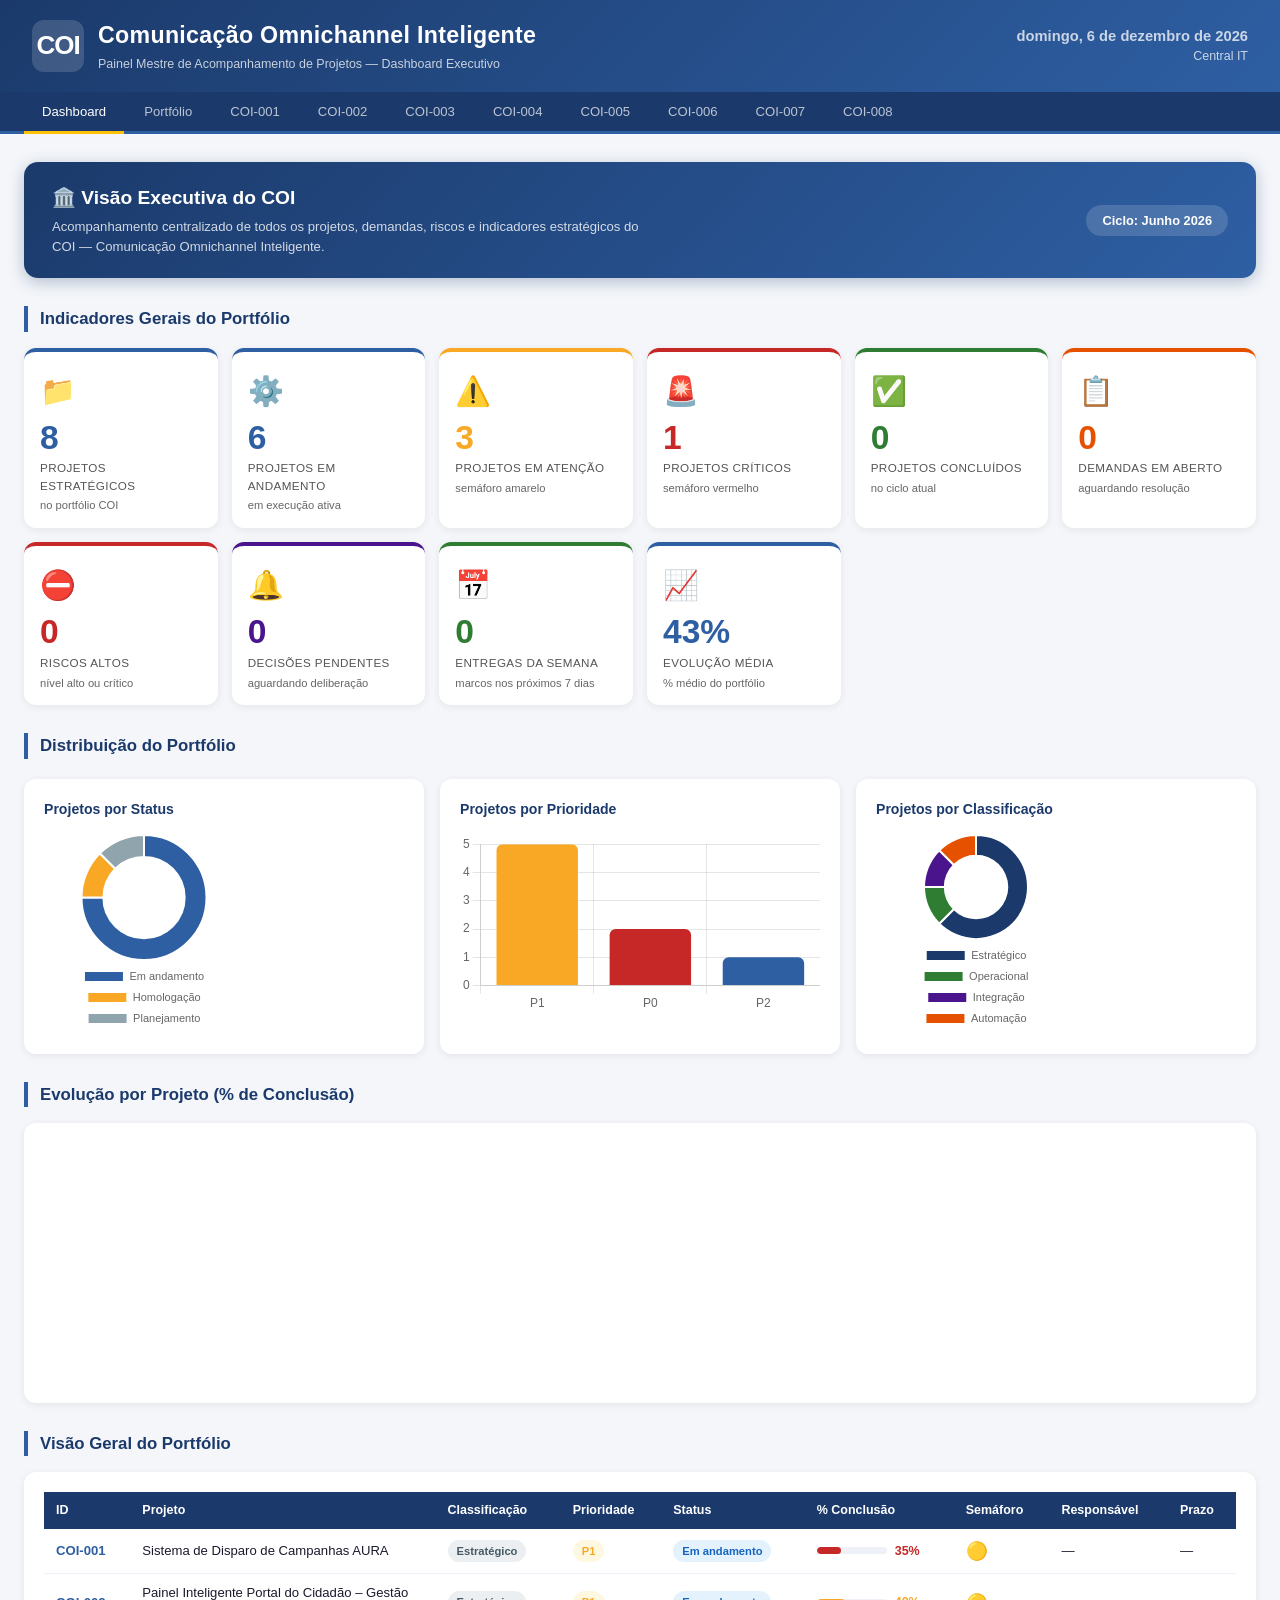
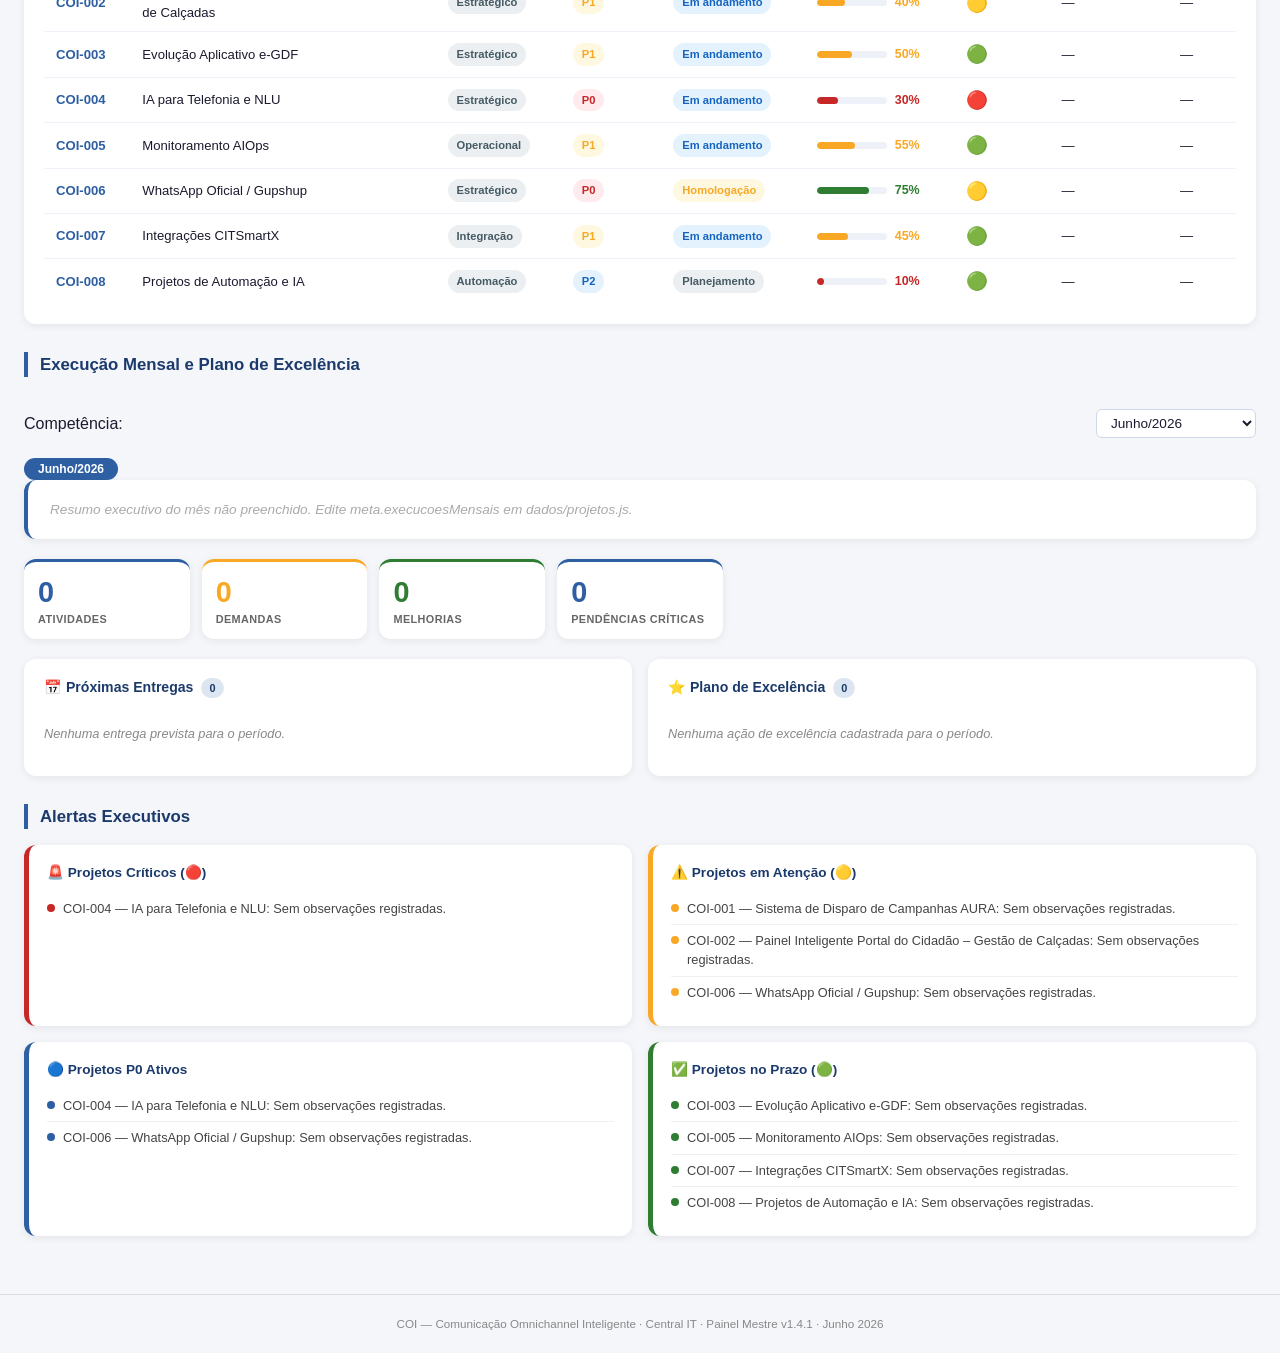
==== commit a8132886: "fase-5T.5: correcao de identidade institucional do COI" ====
--- a/index.html
+++ b/index.html
@@ -20,13 +20,13 @@
   <div class="logo-area">
     <div class="logo-box">COI</div>
     <div class="header-title">
-      <h1>Centro de Operações Integradas</h1>
+      <h1>Comunicação Omnichannel Inteligente</h1>
       <p>Painel Mestre de Acompanhamento de Projetos — Dashboard Executivo</p>
     </div>
   </div>
   <div class="header-meta">
     <strong id="data-atual"></strong>
-    Governo do Distrito Federal
+    Central IT
   </div>
 </header>
 
@@ -41,7 +41,7 @@
   <div class="ve-banner">
     <div>
       <h2>🏛️ Visão Executiva do COI</h2>
-      <p>Acompanhamento centralizado de todos os projetos, demandas, riscos e indicadores estratégicos do Centro de Operações Integradas do Governo do Distrito Federal.</p>
+      <p>Acompanhamento centralizado de todos os projetos, demandas, riscos e indicadores estratégicos do COI — Comunicação Omnichannel Inteligente.</p>
     </div>
     <div class="ve-badge" id="badge-ciclo">Carregando...</div>
   </div>
@@ -173,7 +173,7 @@
 </main>
 
 <footer>
-  COI — Centro de Operações Integradas · Governo do Distrito Federal · Painel Mestre v1.4.1 · <span id="footer-ciclo"></span>
+  COI — Comunicação Omnichannel Inteligente · Central IT · Painel Mestre v1.4.1 · <span id="footer-ciclo"></span>
 </footer>
 
 <script>
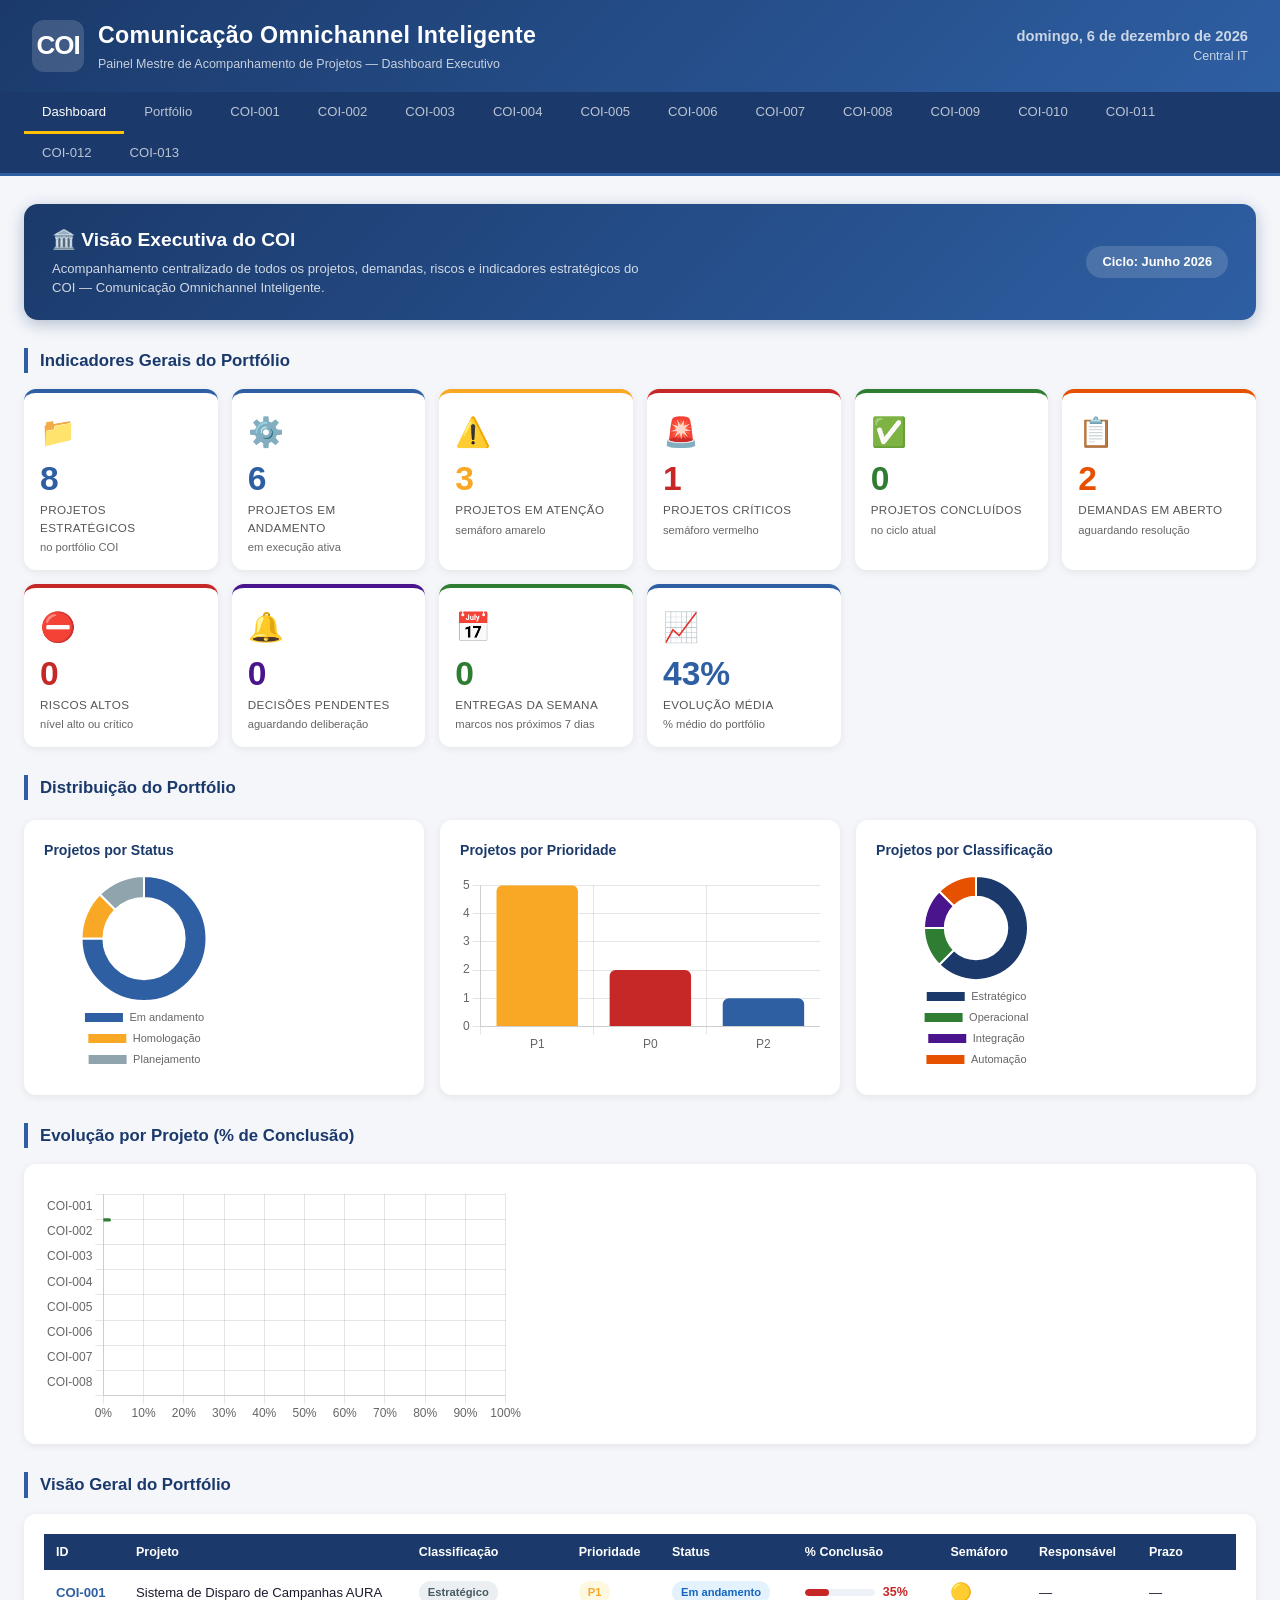
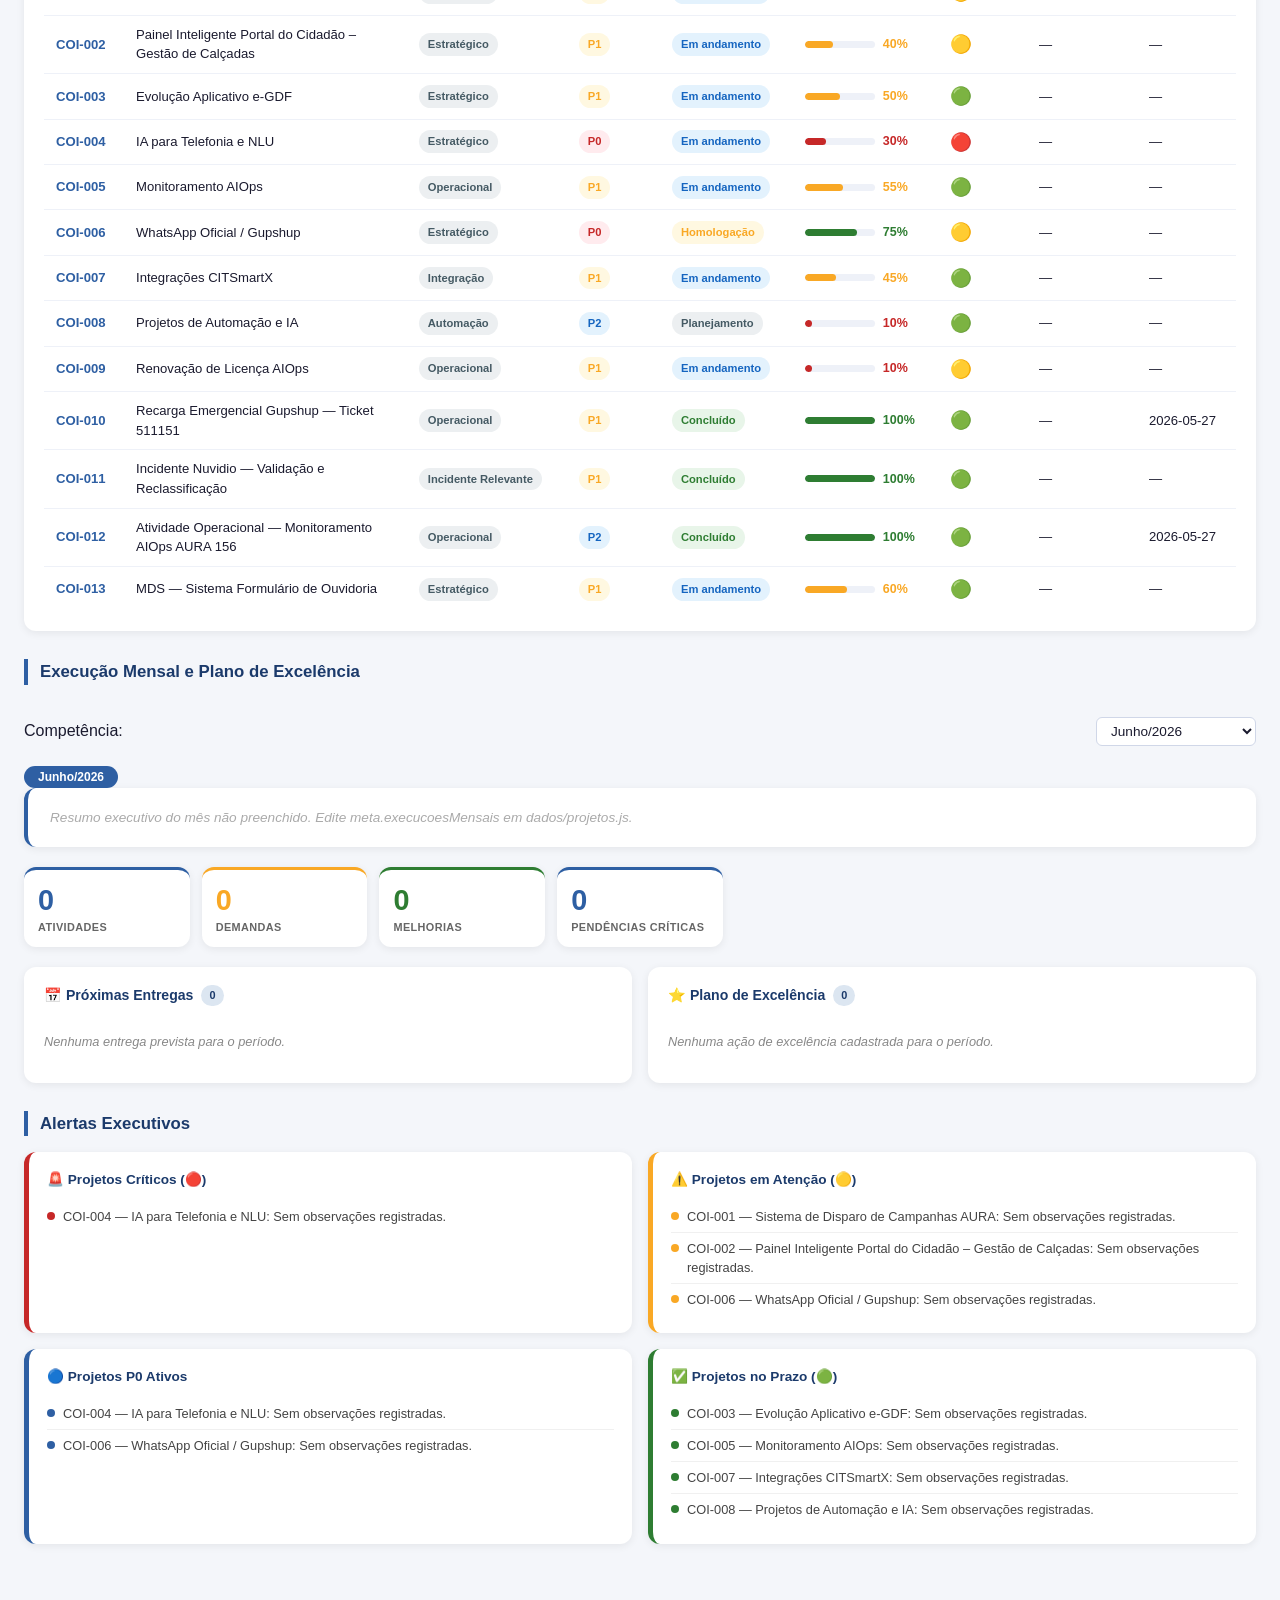
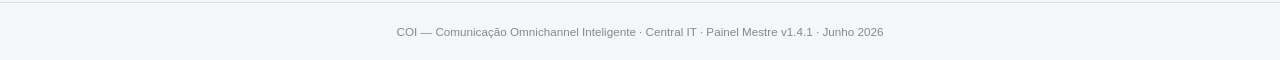
==== commit 604550c6: "feat(5B.1): implementar modelagem operacional inicial do painel COI" ====
--- a/index.html
+++ b/index.html
@@ -208,13 +208,15 @@
 });
 
 // ─── Calcular cards ──────────────────────────────────────────────────
-const ps = COI_DATA.projetos;
-const total     = ps.length;
-const andamento = ps.filter(p => p.status === 'Em andamento').length;
-const atencao   = ps.filter(p => p.semaforo === '🟡').length;
-const criticos  = ps.filter(p => p.semaforo === '🔴').length;
-const concluidos= ps.filter(p => p.status === 'Concluído').length;
-const evolMedia = Math.round(ps.reduce((acc,p)=>acc+p.percentual,0)/total);
+// Fase 5B.1: ps = todos os itens; psProj = apenas tipoItem 'Projeto'
+const ps     = COI_DATA.projetos;
+const psProj = ps.filter(p => !p.tipoItem || p.tipoItem === 'Projeto');
+const total     = psProj.length;
+const andamento = psProj.filter(p => p.status === 'Em andamento').length;
+const atencao   = psProj.filter(p => p.semaforo === '🟡').length;
+const criticos  = psProj.filter(p => p.semaforo === '🔴').length;
+const concluidos= psProj.filter(p => p.status === 'Concluído').length;
+const evolMedia = psProj.length > 0 ? Math.round(psProj.reduce((acc,p)=>acc+p.percentual,0)/psProj.length) : 0;
 
 document.getElementById('c-total').textContent    = total;
 document.getElementById('c-andamento').textContent= andamento;
@@ -226,10 +228,10 @@
 const em = (COI_DATA.meta && Array.isArray(COI_DATA.meta.execucoesMensais) && COI_DATA.meta.execucoesMensais.length > 0)
   ? COI_DATA.meta.execucoesMensais[COI_DATA.meta.execucoesMensais.length - 1]
   : ((COI_DATA.meta && COI_DATA.meta.execucaoMensal) ? COI_DATA.meta.execucaoMensal : {});
-const totalRiscos   = ps.reduce(function(acc,p){ return acc + (p.riscosCriticos   || 0); }, 0);
-const totalDecisoes = ps.reduce(function(acc,p){ return acc + (p.decisoesPendentes || 0); }, 0);
-// Demandas: conta projetos com tipoItem === 'Demanda' e status != 'Concluído'
-const nDemandas     = ps.filter(function(p){ return p.tipoItem === 'Demanda' && p.status !== 'Concluído'; }).length;
+const totalRiscos   = psProj.reduce(function(acc,p){ return acc + (p.riscosCriticos   || 0); }, 0);
+const totalDecisoes = psProj.reduce(function(acc,p){ return acc + (p.decisoesPendentes || 0); }, 0);
+// Fase 5B.1: Demandas em Aberto = todos os itens operacionais não-Projeto e não-Concluídos
+const nDemandas = ps.filter(function(p){ return p.tipoItem && p.tipoItem !== 'Projeto' && p.status !== 'Concluído'; }).length;
 // Entregas da semana: janela [hoje, hoje+7] com data válida
 const _hoje   = new Date(); _hoje.setHours(0, 0, 0, 0);
 const _em7    = new Date(_hoje.getTime()); _em7.setDate(_em7.getDate() + 7); _em7.setHours(23, 59, 59, 999);
@@ -510,11 +512,12 @@
   const grid = document.getElementById('alertas-grid');
   clearEl(grid); // Fase 5A.2 — B-04: substituído innerHTML='' por clearEl()
 
-  const criticos_list = ps.filter(p => p.semaforo === '🔴');
-  const atencao_list  = ps.filter(p => p.semaforo === '🟡');
-  const ok_list       = ps.filter(p => p.semaforo === '🟢');
+  // Fase 5B.1: alertas filtrados para tipoItem === 'Projeto'
+  const criticos_list = psProj.filter(p => p.semaforo === '🔴');
+  const atencao_list  = psProj.filter(p => p.semaforo === '🟡');
+  const ok_list       = psProj.filter(p => p.semaforo === '🟢');
   // Fase 5A.2 — U-04: excluir Suspenso e Concluído do card P0 Ativos
-  const p0_list       = ps.filter(p => p.prioridade === 'P0' && p.status !== 'Concluído' && p.status !== 'Suspenso');
+  const p0_list       = psProj.filter(p => p.prioridade === 'P0' && p.status !== 'Concluído' && p.status !== 'Suspenso');
 
   function makeCard(cls, titulo, items, dotCls, emptyMsg) {
     const div = document.createElement('div');
@@ -561,11 +564,11 @@
     return;
   }
 
-  // Contagem por status
+  // Fase 5B.1: gráficos baseados em psProj (apenas tipoItem === 'Projeto')
   const statusMap = {};
   const priorMap  = {};
   const classMap  = {};
-  ps.forEach(p => {
+  psProj.forEach(p => {
     statusMap[p.status]       = (statusMap[p.status]       || 0) + 1;
     priorMap[p.prioridade]    = (priorMap[p.prioridade]    || 0) + 1;
     classMap[p.classificacao] = (classMap[p.classificacao] || 0) + 1;
@@ -619,9 +622,9 @@
   new Chart(document.getElementById('chartEvolucao'), {
     type:'bar',
     data:{
-      labels: ps.map(p => p.id),
-      datasets:[{ label:'% Conclusão', data: ps.map(p => p.percentual),
-        backgroundColor: ps.map(p => percColor(p.percentual)),
+      labels: psProj.map(p => p.id),
+      datasets:[{ label:'% Conclusão', data: psProj.map(p => p.percentual),
+        backgroundColor: psProj.map(p => percColor(p.percentual)),
         borderRadius:6 }]
     },
     options:{
--- a/assets/style.css
+++ b/assets/style.css
@@ -163,6 +163,14 @@
 .badge-roxo    { background: #F3E5F5; color: #6A1B9A; }
 .badge-laranja { background: #FFF3E0; color: #E65100; }
 
+/* ─── Fase 5B.1 — Badges tipoItem operacional ──────────────────────── */
+.badge-tipo-demanda              { background: #E3F2FD; color: #1565C0; }
+.badge-tipo-incidente            { background: #FFEBEE; color: #C62828; }
+.badge-tipo-melhoria             { background: #F3E5F5; color: #6A1B9A; }
+.badge-tipo-licen-a-contrato     { background: #FFF3E0; color: #E65100; }
+.badge-tipo-atividade-operacional{ background: #E8F5E9; color: #2E7D32; }
+.badge-tipo-entrega-contratual   { background: #E8EAF6; color: #283593; }
+
 /* ─── PROGRESS BAR ─────────────────────────────────────────────────── */
 .progress-bar  { background: #EEF1F8; border-radius: 10px; height: 7px; overflow: hidden; min-width: 70px; }
 .progress-fill { height: 100%; border-radius: 10px; transition: width .4s; }
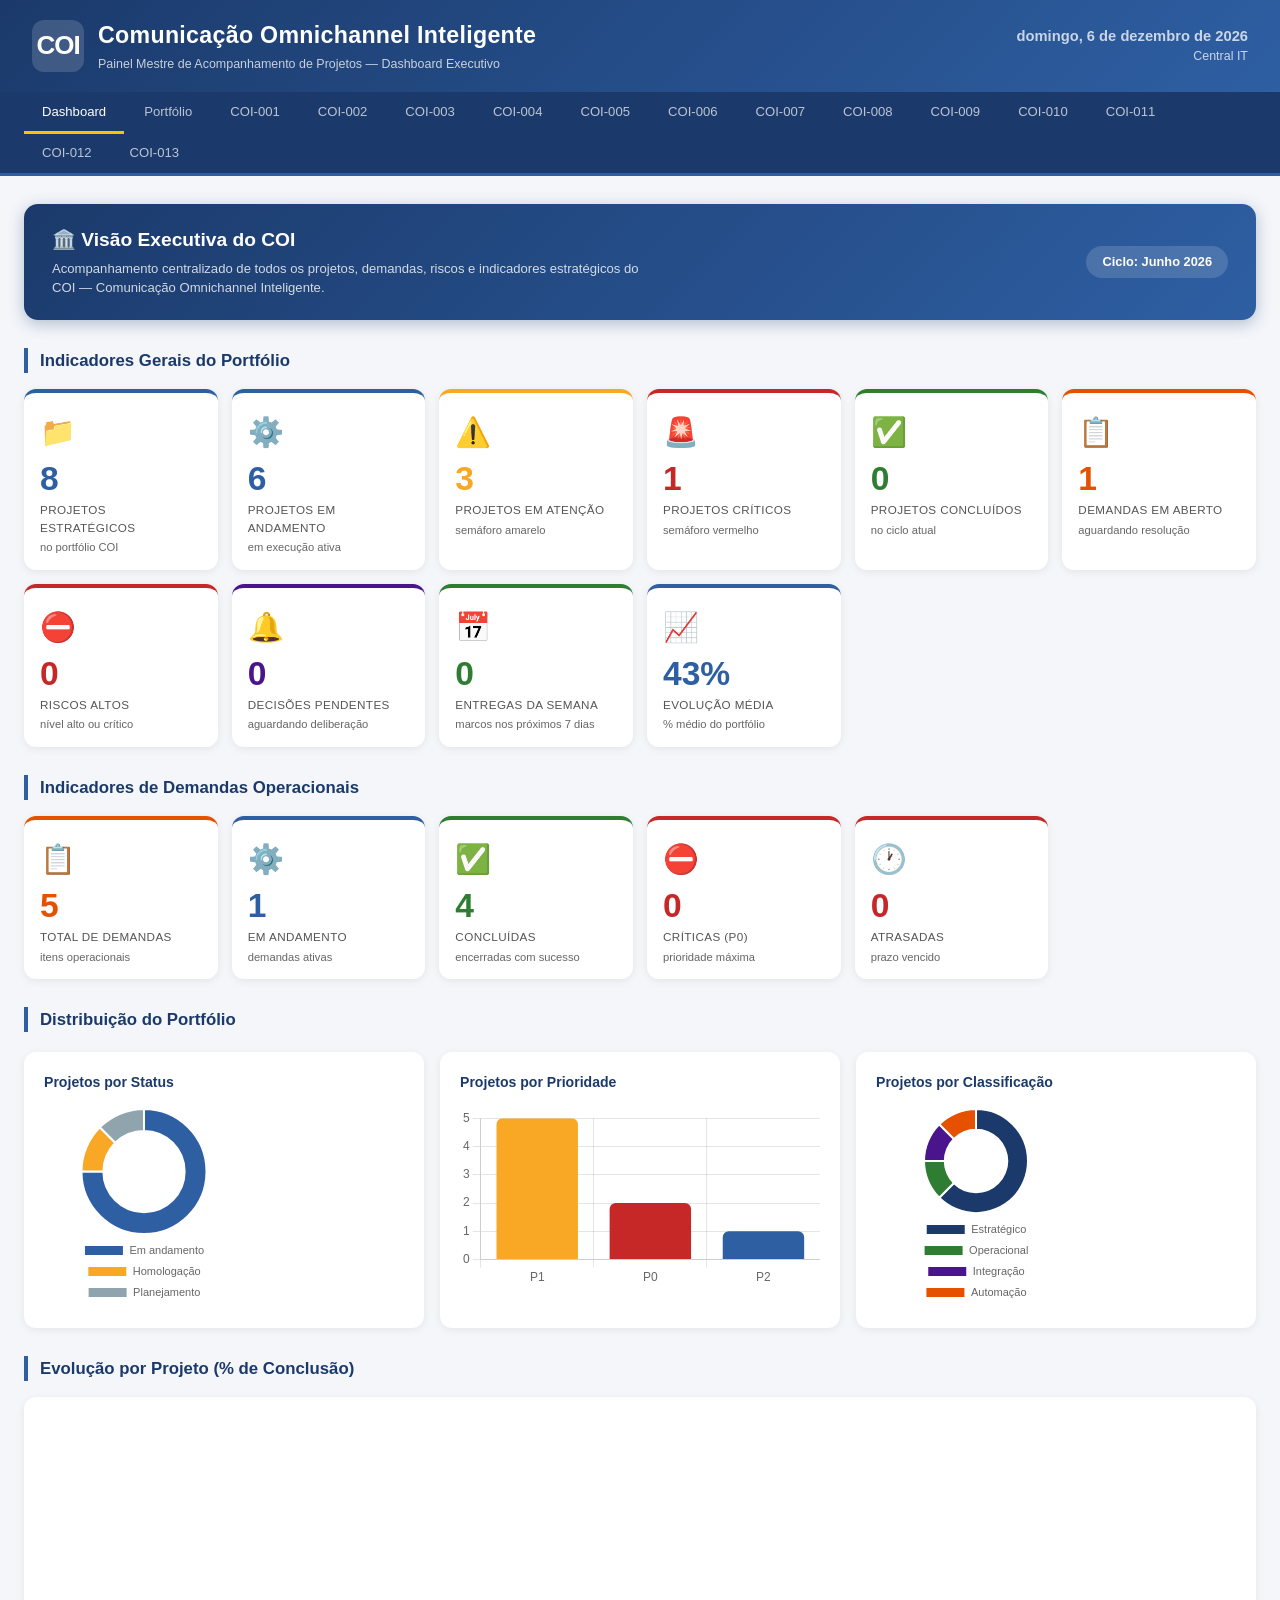
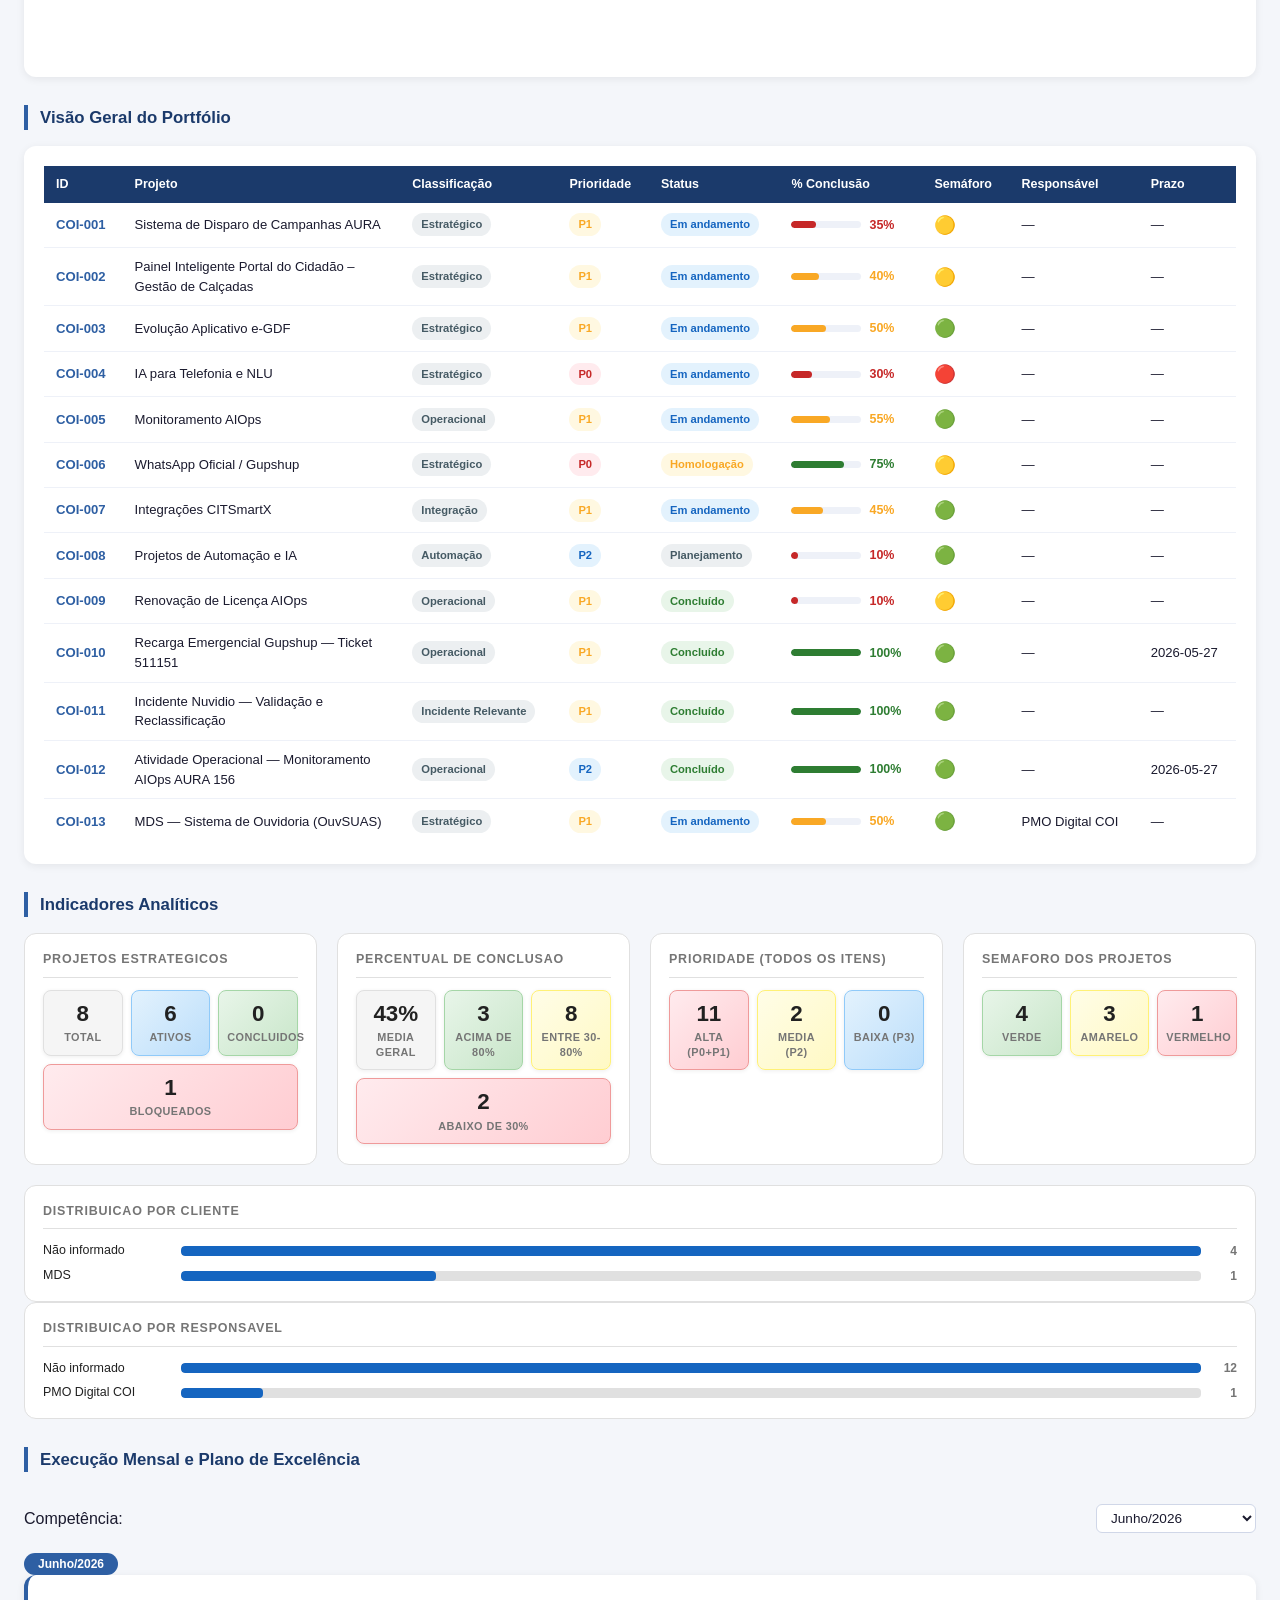
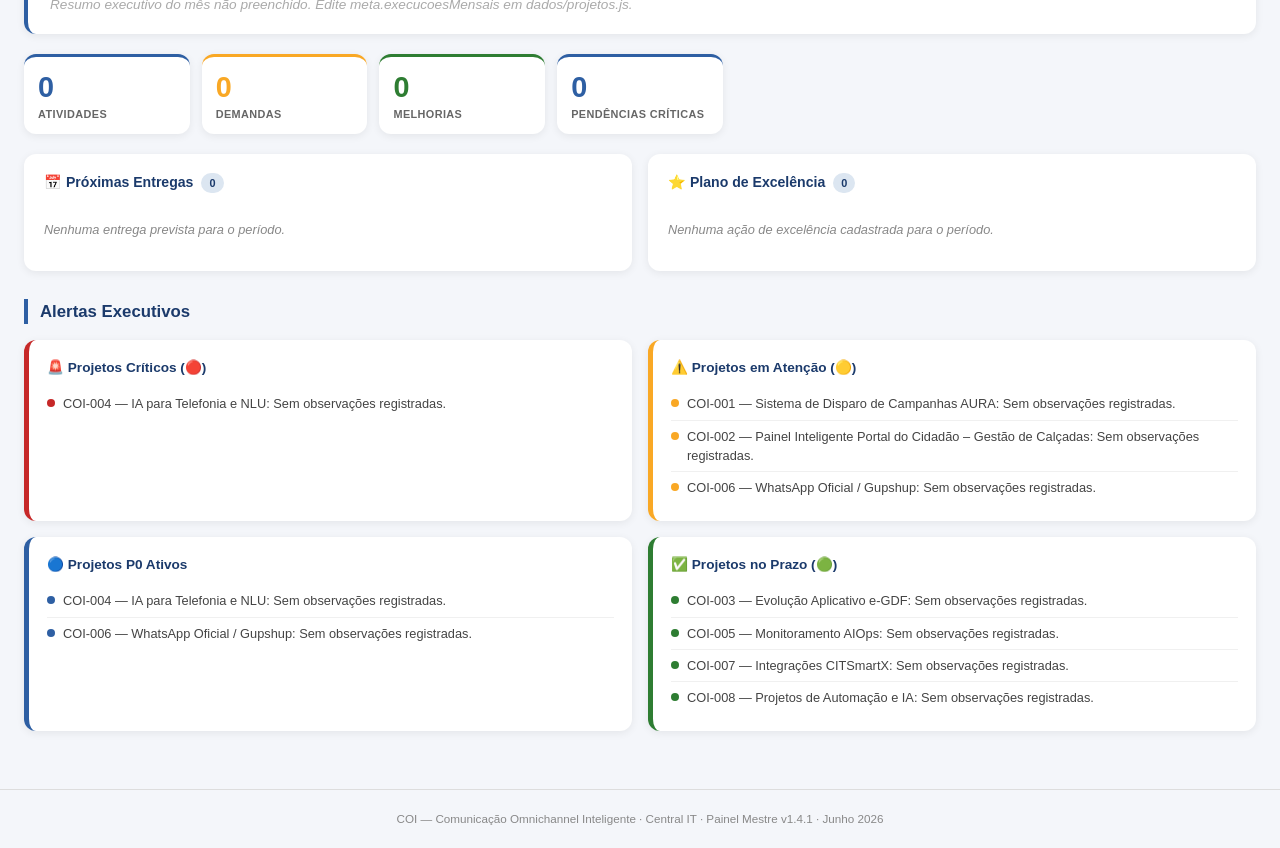
==== commit cfbf85e0: "feat(runtime): consolidar COI Intelligence Engine, Registry e Runtime" ====
--- a/index.html
+++ b/index.html
@@ -108,6 +108,41 @@
       <div class="card-value" id="c-evolucao">—</div>
       <div class="card-label">Evolução Média</div>
       <div class="card-sub">% médio do portfólio</div>
+    </div>
+  </div>
+
+  <!-- INDICADORES DE DEMANDAS OPERACIONAIS (Fase 5B.4) -->
+  <div class="section-title">Indicadores de Demandas Operacionais</div>
+  <div class="cards-grid" id="op-demandas-cards">
+    <div class="card laranja">
+      <div class="card-icon">📋</div>
+      <div class="card-value" id="op-total">—</div>
+      <div class="card-label">Total de Demandas</div>
+      <div class="card-sub">itens operacionais</div>
+    </div>
+    <div class="card azul">
+      <div class="card-icon">⚙️</div>
+      <div class="card-value" id="op-andamento">—</div>
+      <div class="card-label">Em Andamento</div>
+      <div class="card-sub">demandas ativas</div>
+    </div>
+    <div class="card verde">
+      <div class="card-icon">✅</div>
+      <div class="card-value" id="op-concluidas">—</div>
+      <div class="card-label">Concluídas</div>
+      <div class="card-sub">encerradas com sucesso</div>
+    </div>
+    <div class="card vermelho">
+      <div class="card-icon">⛔</div>
+      <div class="card-value" id="op-criticas">—</div>
+      <div class="card-label">Críticas (P0)</div>
+      <div class="card-sub">prioridade máxima</div>
+    </div>
+    <div class="card vermelho">
+      <div class="card-icon">🕐</div>
+      <div class="card-value" id="op-atrasadas">—</div>
+      <div class="card-label">Atrasadas</div>
+      <div class="card-sub">prazo vencido</div>
     </div>
   </div>
 
@@ -158,6 +193,10 @@
       <tbody id="tbody-portfolio"></tbody>
     </table>
   </div>
+
+  <!-- INDICADORES ANALÍTICOS (Fase 5B.4) -->
+  <div class="section-title">Indicadores Analíticos</div>
+  <div id="op-analiticos"></div>
 
   <!-- EXECUÇÃO MENSAL E PLANO DE EXCELÊNCIA -->
   <div class="section-title" id="em-section-title">Execução Mensal e Plano de Excelência</div>
@@ -507,6 +546,160 @@
 }
 buildExecucaoMensal();
 
+
+// ─── Indicadores Operacionais (Fase 5B.4) ─────────────────────────────────────
+function buildIndicadoresOperacionais() {
+  var psOp = ps.filter(function(p){ return p.tipoItem && p.tipoItem !== 'Projeto'; });
+  var hoje = new Date(); hoje.setHours(0, 0, 0, 0);
+
+  // --- Demandas (cards já no HTML) ---
+  document.getElementById('op-total').textContent      = psOp.length;
+  document.getElementById('op-andamento').textContent  = psOp.filter(function(p){ return p.status === 'Em andamento'; }).length;
+  document.getElementById('op-concluidas').textContent = psOp.filter(function(p){ return p.status === 'Concluido' || p.status === 'Concluído'; }).length;
+  document.getElementById('op-criticas').textContent   = psOp.filter(function(p){ return p.prioridade === 'P0'; }).length;
+  document.getElementById('op-atrasadas').textContent  = psOp.filter(function(p) {
+    if (p.status === 'Concluído' || p.status === 'Concluido') return false;
+    if (!p.prazoResolucao) return false;
+    var d = new Date(p.prazoResolucao);
+    return !isNaN(d.getTime()) && d < hoje;
+  }).length;
+
+  // --- Projetos ---
+  var projBloqueados = psProj.filter(function(p){ return p.semaforo === '🔴'; }).length;
+
+  // --- Percentual (todos os itens) ---
+  var percAcima80  = ps.filter(function(p){ return (p.percentual || 0) >= 80; }).length;
+  var percMedio    = ps.filter(function(p){ return (p.percentual || 0) >= 30 && (p.percentual || 0) < 80; }).length;
+  var percAbaixo30 = ps.filter(function(p){ return (p.percentual || 0) < 30; }).length;
+
+  // --- Prioridade (todos os itens) ---
+  var priorAlta  = ps.filter(function(p){ return p.prioridade === 'P0' || p.prioridade === 'P1'; }).length;
+  var priorMedia = ps.filter(function(p){ return p.prioridade === 'P2'; }).length;
+  var priorBaixa = ps.filter(function(p){ return p.prioridade === 'P3'; }).length;
+
+  // --- Semaforo (projetos estrategicos) ---
+  var semVerde    = psProj.filter(function(p){ return p.semaforo === '🟢'; }).length;
+  var semAmarelo  = psProj.filter(function(p){ return p.semaforo === '🟡'; }).length;
+  var semVermelho = psProj.filter(function(p){ return p.semaforo === '🔴'; }).length;
+
+  // --- Clientes (por orgao em itens operacionais) ---
+  var clienteMap = {};
+  psOp.forEach(function(p) {
+    var c = p.orgao || 'Não informado';
+    clienteMap[c] = (clienteMap[c] || 0) + 1;
+  });
+
+  // --- Responsaveis (todos os itens) ---
+  var respMap = {};
+  ps.forEach(function(p) {
+    var r = p.responsavel || 'Não informado';
+    respMap[r] = (respMap[r] || 0) + 1;
+  });
+
+  // --- Renderizar secao analitica ---
+  var container = document.getElementById('op-analiticos');
+  clearEl(container);
+
+  function makeOpGroup(titulo, items) {
+    var grp = document.createElement('div');
+    grp.className = 'op-group';
+    var h3 = document.createElement('h3');
+    h3.className = 'op-group-title';
+    h3.textContent = titulo;
+    grp.appendChild(h3);
+    var grid = document.createElement('div');
+    grid.className = 'op-mini-cards';
+    items.forEach(function(item) {
+      var card = document.createElement('div');
+      card.className = 'op-mini-card' + (item.cls ? ' op-' + item.cls : '');
+      var val = document.createElement('div');
+      val.className = 'op-mini-value';
+      val.textContent = item.value;
+      var lbl = document.createElement('div');
+      lbl.className = 'op-mini-label';
+      lbl.textContent = item.label;
+      card.append(val, lbl);
+      grid.appendChild(card);
+    });
+    grp.appendChild(grid);
+    return grp;
+  }
+
+  function makeDistMap(titulo, map) {
+    var grp = document.createElement('div');
+    grp.className = 'op-group';
+    var h3 = document.createElement('h3');
+    h3.className = 'op-group-title';
+    h3.textContent = titulo;
+    grp.appendChild(h3);
+    var grid = document.createElement('div');
+    grid.className = 'op-dist-grid';
+    var entries = Object.entries(map).sort(function(a, b){ return b[1] - a[1]; });
+    if (entries.length === 0) {
+      var empty = document.createElement('div');
+      empty.className = 'op-dist-empty';
+      empty.textContent = 'Nenhum dado disponivel.';
+      grid.appendChild(empty);
+    } else {
+      var maxVal = entries[0][1];
+      entries.forEach(function(entry) {
+        var row = document.createElement('div');
+        row.className = 'op-dist-row';
+        var lbl = document.createElement('span');
+        lbl.className = 'op-dist-label';
+        lbl.textContent = entry[0];
+        var bar = document.createElement('div');
+        bar.className = 'op-dist-bar-wrap';
+        var fill = document.createElement('div');
+        fill.className = 'op-dist-bar-fill';
+        fill.style.width = Math.round((entry[1] / maxVal) * 100) + '%';
+        bar.appendChild(fill);
+        var cnt = document.createElement('span');
+        cnt.className = 'op-dist-count';
+        cnt.textContent = entry[1];
+        row.append(lbl, bar, cnt);
+        grid.appendChild(row);
+      });
+    }
+    grp.appendChild(grid);
+    return grp;
+  }
+
+  var outerGrid = document.createElement('div');
+  outerGrid.className = 'op-outer-grid';
+
+  outerGrid.appendChild(makeOpGroup('Projetos Estrategicos', [
+    { label: 'Total', value: psProj.length, cls: '' },
+    { label: 'Ativos', value: psProj.filter(function(p){ return p.status === 'Em andamento'; }).length, cls: 'azul' },
+    { label: 'Concluidos', value: psProj.filter(function(p){ return p.status === 'Concluído'; }).length, cls: 'verde' },
+    { label: 'Bloqueados', value: projBloqueados, cls: projBloqueados > 0 ? 'vermelho' : '' }
+  ]));
+
+  outerGrid.appendChild(makeOpGroup('Percentual de Conclusao', [
+    { label: 'Media geral', value: evolMedia + '%', cls: '' },
+    { label: 'Acima de 80%', value: percAcima80, cls: 'verde' },
+    { label: 'Entre 30-80%', value: percMedio, cls: 'amarelo' },
+    { label: 'Abaixo de 30%', value: percAbaixo30, cls: 'vermelho' }
+  ]));
+
+  outerGrid.appendChild(makeOpGroup('Prioridade (Todos os Itens)', [
+    { label: 'Alta (P0+P1)', value: priorAlta, cls: 'vermelho' },
+    { label: 'Media (P2)', value: priorMedia, cls: 'amarelo' },
+    { label: 'Baixa (P3)', value: priorBaixa, cls: 'azul' }
+  ]));
+
+  outerGrid.appendChild(makeOpGroup('Semaforo dos Projetos', [
+    { label: 'Verde', value: semVerde, cls: 'verde' },
+    { label: 'Amarelo', value: semAmarelo, cls: 'amarelo' },
+    { label: 'Vermelho', value: semVermelho, cls: semVermelho > 0 ? 'vermelho' : '' }
+  ]));
+
+  container.appendChild(outerGrid);
+  container.appendChild(makeDistMap('Distribuicao por Cliente', clienteMap));
+  container.appendChild(makeDistMap('Distribuicao por Responsavel', respMap));
+}
+buildIndicadoresOperacionais();
+
 // ─── Alertas dinâmicos ───────────────────────────────────────────────
 function buildAlertas() {
   const grid = document.getElementById('alertas-grid');
--- a/assets/style.css
+++ b/assets/style.css
@@ -171,6 +171,18 @@
 .badge-tipo-atividade-operacional{ background: #E8F5E9; color: #2E7D32; }
 .badge-tipo-entrega-contratual   { background: #E8EAF6; color: #283593; }
 
+/* ─── Fase 5B.2 — Resumo Executivo Operacional ─────────────────────── */
+.op-resumo-exec { background: var(--azul-claro, #E3F2FD); border-radius: var(--radius-md, 10px); padding: 16px 20px; margin-bottom: 16px; }
+.op-resumo-exec h3 { font-size: .84rem; font-weight: 700; color: var(--azul-escuro, #1B3A6B); margin-bottom: 12px; }
+.op-mini-cards { display: flex; gap: 12px; flex-wrap: wrap; margin-bottom: 4px; }
+.op-mini-card  { background: #fff; border-radius: var(--radius-sm, 6px); padding: 10px 16px; text-align: center; min-width: 90px; box-shadow: 0 1px 4px rgba(0,0,0,.07); }
+.op-mini-value { font-size: 1.5rem; font-weight: 800; color: var(--azul-medio, #1565C0); line-height: 1; }
+.op-mini-value.verde    { color: #2E7D32; }
+.op-mini-value.amarelo  { color: #F9A825; }
+.op-mini-value.vermelho { color: #C62828; }
+.op-mini-label { font-size: .63rem; color: #666; text-transform: uppercase; letter-spacing: .4px; font-weight: 600; margin-top: 3px; }
+.op-tipo-badges { display: flex; gap: 6px; flex-wrap: wrap; }
+
 /* ─── PROGRESS BAR ─────────────────────────────────────────────────── */
 .progress-bar  { background: #EEF1F8; border-radius: 10px; height: 7px; overflow: hidden; min-width: 70px; }
 .progress-fill { height: 100%; border-radius: 10px; transition: width .4s; }
@@ -405,35 +417,232 @@
 .em-count-badge { background: var(--azul-claro); color: var(--azul-escuro); border-radius: 12px; padding: 2px 8px; font-size: .68rem; font-weight: 700; }
 
 /* Status badges — Plano de Excelência */
-.badge-pe-pendente  { background: #FFF8E1; color: #F57F17; }
-.badge-pe-andamento { background: #E3F2FD; color: #1565C0; }
-.badge-pe-concluido { background: #E8F5E9; color: #2E7D32; }
-.badge-pe-atrasado  { background: #FFEBEE; color: #B71C1C; }
-.badge-pe-bloqueado { background: #F3E5F5; color: #6A1B9A; }
-
-/* Status badges — Próximas Entregas */
-.badge-prazo-ok       { background: #E8F5E9; color: #2E7D32; }
-.badge-prazo-atencao  { background: #FFF8E1; color: #F57F17; }
-.badge-prazo-atrasado { background: #FFEBEE; color: #B71C1C; }
-
-/* ─── RESPONSIVO ───────────────────────────────────────────────────── */
-@media (max-width: 900px) {
-  .charts-grid    { grid-template-columns: 1fr 1fr; }
-  .grid-3         { grid-template-columns: 1fr 1fr; }
-  header          { flex-wrap: wrap; gap: 10px; }
-  .em-tables-grid { grid-template-columns: 1fr; }
-}
-@media (max-width: 640px) {
-  header            { padding: 14px 16px; }
-  main              { padding: 16px 12px; }
-  .charts-grid      { grid-template-columns: 1fr; }
-  .alertas-grid     { grid-template-columns: 1fr; }
-  .grid-2, .grid-3  { grid-template-columns: 1fr; }
-  .cards-grid       { grid-template-columns: repeat(auto-fill, minmax(140px, 1fr)); }
-  .hero             { flex-direction: column; }
-  .form-grid        { grid-template-columns: 1fr; }
-  nav a             { padding: 8px 10px; font-size: .74rem; }
-  .ve-banner        { flex-direction: column; gap: 10px; }
-  .em-mini-cards    { grid-template-columns: repeat(2, 1fr); }
-  .em-tables-grid   { grid-template-columns: 1fr; }
-}
+.badge-pe-pendente  { background: #FFF3E0; color: #E65100; font-weight: 700; }
+.badge-pe-ativo     { background: #E8F5E9; color: #2E7D32;  font-weight: 700; }
+
+/* ═══════════════════════════════════════════════════════════════════════════
+   Fase 5B.3 — Ficha Operacional Condicional
+   ═══════════════════════════════════════════════════════════════════════════ */
+
+/* Select de status/prioridade na ficha operacional */
+.op-select {
+  border: 1px solid #dde3ef;
+  border-radius: 6px;
+  padding: 5px 10px;
+  font-size: .85rem;
+  background: var(--branco);
+  color: var(--azul-escuro);
+  cursor: pointer;
+  min-width: 140px;
+}
+.op-select:disabled {
+  background: #f4f6fa;
+  color: #777;
+  cursor: default;
+  border-color: #e8ecf4;
+}
+
+/* Campos editaveis na ficha operacional */
+.op-editavel {
+  border-radius: 4px;
+  transition: background .15s, border .15s;
+  min-height: 22px;
+}
+.op-editavel.edit {
+  background: #fff9e6;
+  border: 1.5px dashed #F9A825;
+  padding: 4px 8px;
+  outline: none;
+  border-radius: 4px;
+}
+
+/* Bloco de demanda concluida */
+.op-concluido {
+  text-align: center;
+  padding: 28px 20px;
+  background: linear-gradient(135deg, #f0faf0 0%, #e8f5e9 100%);
+  border-radius: var(--radius-md);
+  border: 2px solid #A5D6A7;
+}
+
+/* Botao Concluir Demanda */
+.btn-concluir {
+  display: inline-block;
+  background: var(--verde, #2E7D32);
+  color: #fff;
+  border: none;
+  border-radius: var(--radius-sm, 6px);
+  padding: 12px 28px;
+  font-size: .92rem;
+  font-weight: 700;
+  cursor: pointer;
+  letter-spacing: .3px;
+  transition: background .15s, transform .1s;
+  margin-top: 8px;
+}
+.btn-concluir:hover {
+  background: #1B5E20;
+  transform: translateY(-1px);
+}
+.btn-concluir:active {
+  transform: translateY(0);
+}
+
+/* ─── Indicadores Operacionais (Fase 5B.4) ─────────────────────────────────── */
+
+/* Cards de demandas operacionais — reutiliza .cards-grid existente */
+/* Classes de cor dos mini-cards */
+.op-mini-card.op-azul      { background: linear-gradient(135deg, #e3f2fd, #bbdefb); border-color: #90CAF9; }
+.op-mini-card.op-verde     { background: linear-gradient(135deg, #e8f5e9, #c8e6c9); border-color: #A5D6A7; }
+.op-mini-card.op-amarelo   { background: linear-gradient(135deg, #fffde7, #fff9c4); border-color: #FFF176; }
+.op-mini-card.op-vermelho  { background: linear-gradient(135deg, #ffebee, #ffcdd2); border-color: #EF9A9A; }
+
+/* Grid de grupos analíticos */
+.op-outer-grid {
+  display: grid;
+  grid-template-columns: repeat(auto-fill, minmax(260px, 1fr));
+  gap: 20px;
+  margin-bottom: 20px;
+}
+
+.op-group {
+  background: var(--card-bg, #fff);
+  border: 1px solid var(--border, #E0E0E0);
+  border-radius: var(--radius-md, 12px);
+  padding: 16px 18px;
+}
+
+.op-group-title {
+  font-size: .78rem;
+  font-weight: 700;
+  letter-spacing: .8px;
+  text-transform: uppercase;
+  color: var(--text-muted, #757575);
+  margin: 0 0 12px 0;
+  padding-bottom: 8px;
+  border-bottom: 1px solid var(--border, #E0E0E0);
+}
+
+.op-mini-cards {
+  display: flex;
+  flex-wrap: wrap;
+  gap: 8px;
+}
+
+.op-mini-card {
+  flex: 1 1 60px;
+  min-width: 60px;
+  text-align: center;
+  padding: 10px 8px;
+  background: var(--bg, #F5F5F5);
+  border: 1px solid var(--border, #E0E0E0);
+  border-radius: var(--radius-sm, 6px);
+}
+
+.op-mini-value {
+  font-size: 1.4rem;
+  font-weight: 800;
+  color: var(--text, #212121);
+  line-height: 1.2;
+}
+
+.op-mini-label {
+  font-size: .68rem;
+  color: var(--text-muted, #757575);
+  margin-top: 3px;
+  line-height: 1.3;
+}
+
+/* Distribuição em barras */
+.op-dist-grid {
+  display: flex;
+  flex-direction: column;
+  gap: 6px;
+}
+
+.op-dist-row {
+  display: grid;
+  grid-template-columns: 130px 1fr 28px;
+  align-items: center;
+  gap: 8px;
+}
+
+.op-dist-label {
+  font-size: .78rem;
+  color: var(--text, #212121);
+  white-space: nowrap;
+  overflow: hidden;
+  text-overflow: ellipsis;
+}
+
+.op-dist-bar-wrap {
+  background: var(--border, #E0E0E0);
+  border-radius: 4px;
+  height: 10px;
+  overflow: hidden;
+}
+
+.op-dist-bar-fill {
+  height: 100%;
+  background: var(--azul, #1565C0);
+  border-radius: 4px;
+  transition: width .3s ease;
+  min-width: 4px;
+}
+
+.op-dist-count {
+  font-size: .75rem;
+  font-weight: 700;
+  color: var(--text-muted, #757575);
+  text-align: right;
+}
+
+.op-dist-empty {
+  font-size: .78rem;
+  color: var(--text-muted, #757575);
+  font-style: italic;
+  padding: 4px 0;
+}
+
+@media (max-width: 600px) {
+  .op-outer-grid { grid-template-columns: 1fr; }
+  .op-dist-row   { grid-template-columns: 100px 1fr 24px; }
+}
+
+/* ─── Padrão Oficial COI 2.0 — Ficha 9 Seções (Fase 5B.5) ─────────────────── */
+
+.fp-resumo-grid {
+  display: grid;
+  grid-template-columns: repeat(auto-fill, minmax(160px, 1fr));
+  gap: 12px;
+  margin-bottom: 4px;
+}
+
+.fp-mini-card {
+  background: var(--branco, #fff);
+  border: 1px solid var(--borda, #D0D7E8);
+  border-radius: var(--radius-sm, 8px);
+  padding: 12px 14px;
+  text-align: center;
+}
+
+.fp-mini-valor {
+  font-size: 1.05rem;
+  font-weight: 800;
+  color: var(--azul-escuro, #1B3A6B);
+  line-height: 1.3;
+  margin-bottom: 4px;
+}
+
+.fp-mini-rotulo {
+  font-size: .68rem;
+  color: var(--texto, #1A1A2E);
+  opacity: .65;
+  text-transform: uppercase;
+  letter-spacing: .5px;
+}
+
+.fp-mini-card.fp-azul    { background: #E3F2FD; border-color: #90CAF9; }
+.fp-mini-card.fp-verde   { background: #E8F5E9; border-color: #A5D6A7; }
+.fp-mini-card.fp-amarelo { background: #FFFDE7; border-color: #FFF176; }
+.fp-mini-card.fp-vermelho{ background: #FFEBEE; border-color: #EF9A9A; }
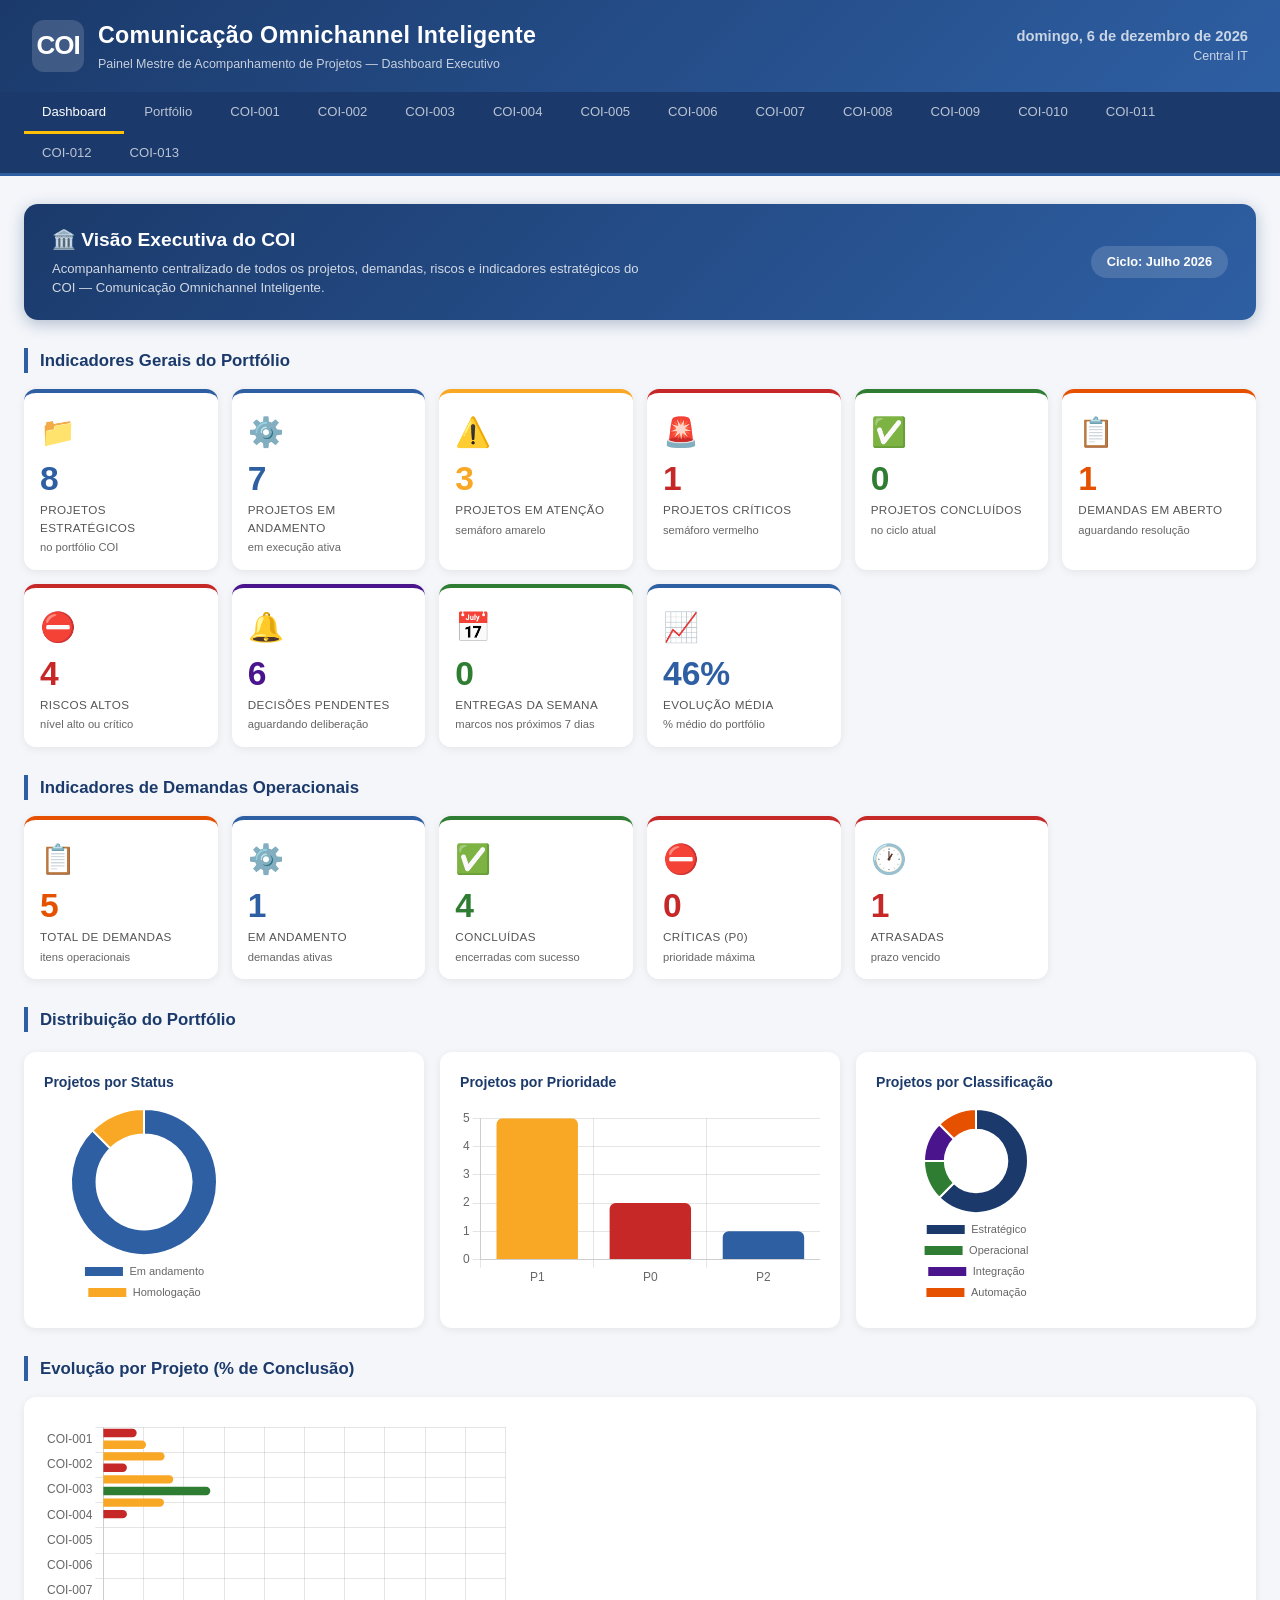
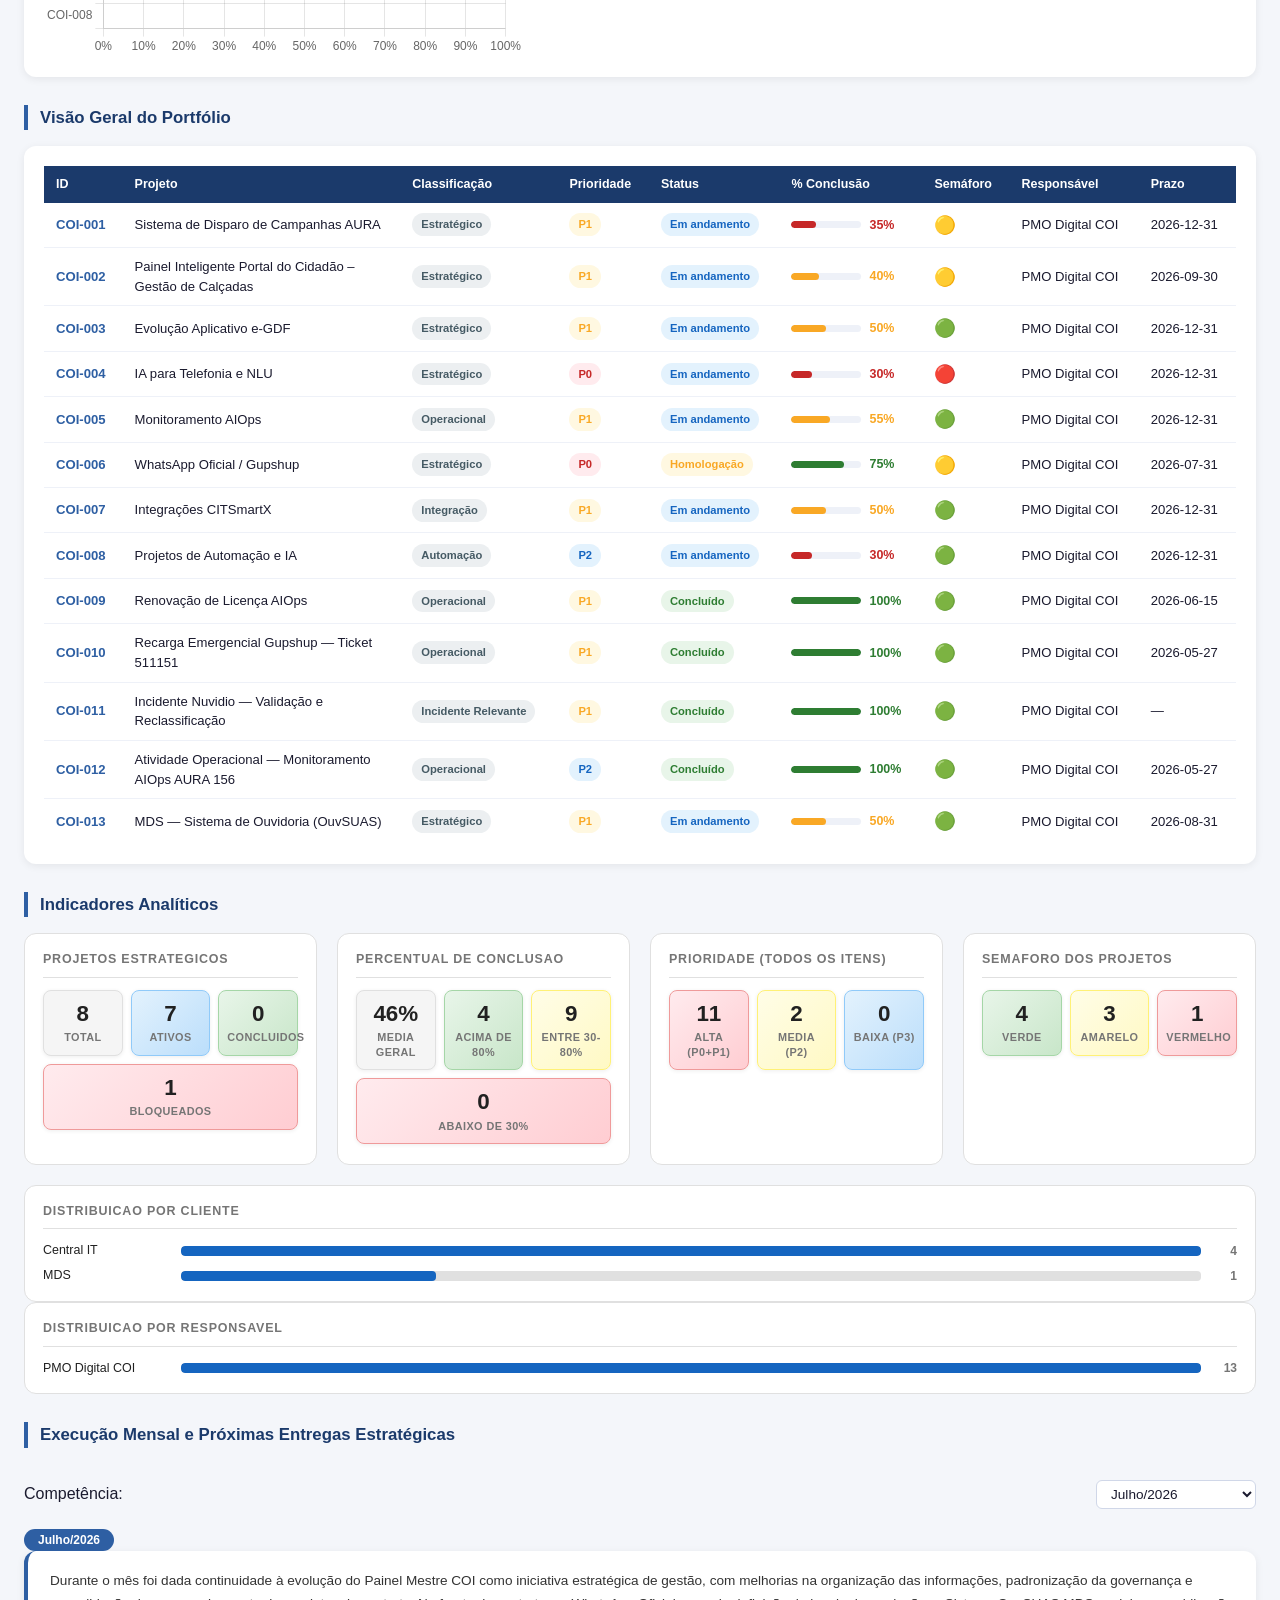
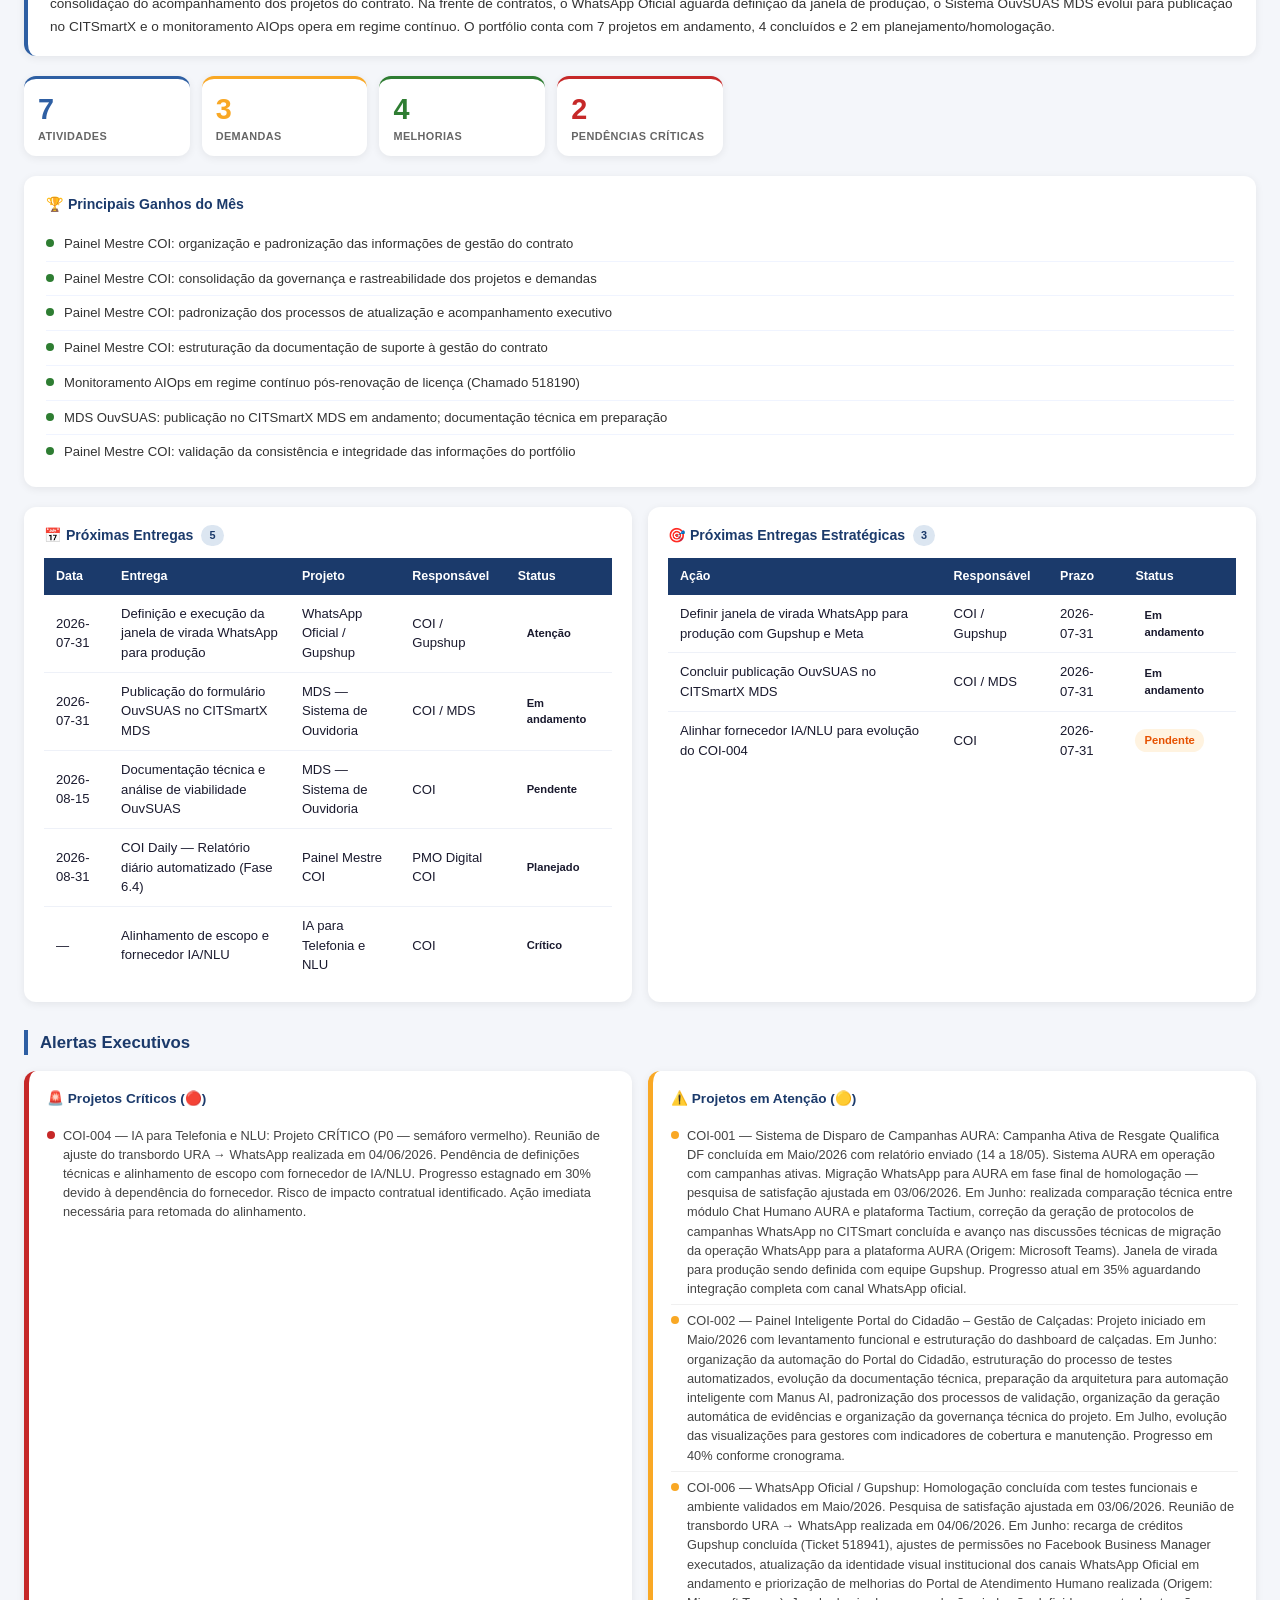
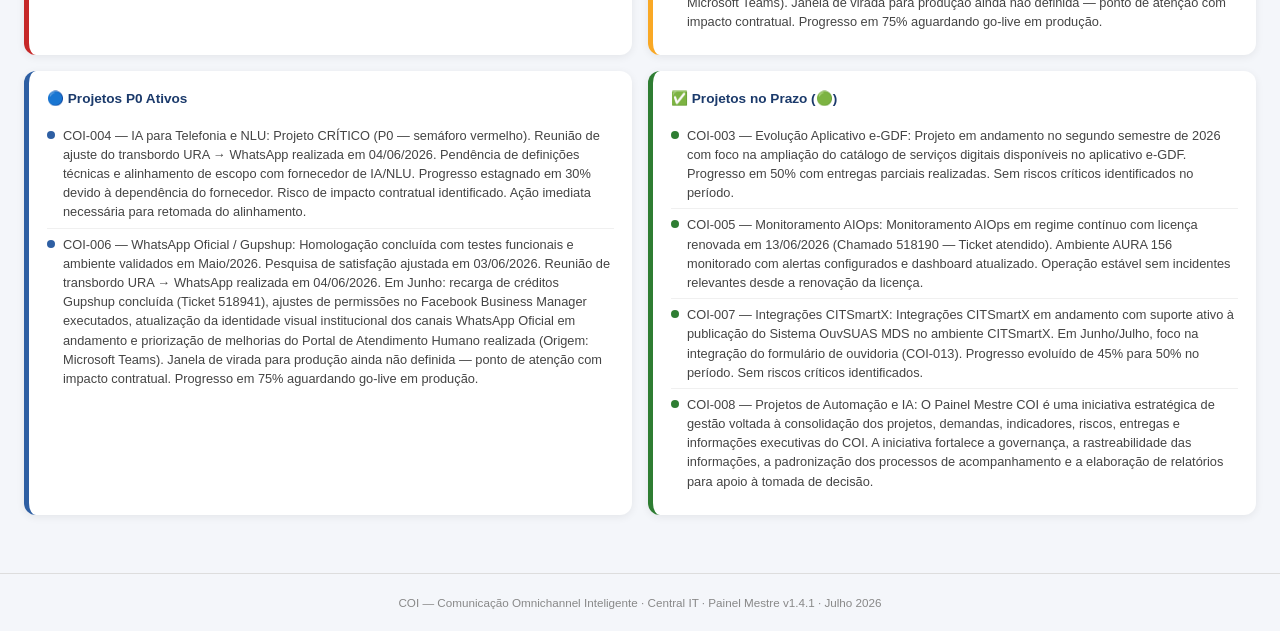
==== commit 04953b14: "ajuste-interface: renomeia Plano de Excelência para Próximas Entregas Estratégicas" ====
--- a/index.html
+++ b/index.html
@@ -198,8 +198,8 @@
   <div class="section-title">Indicadores Analíticos</div>
   <div id="op-analiticos"></div>
 
-  <!-- EXECUÇÃO MENSAL E PLANO DE EXCELÊNCIA -->
-  <div class="section-title" id="em-section-title">Execução Mensal e Plano de Excelência</div>
+  <!-- EXECUÇÃO MENSAL E PRÓXIMAS ENTREGAS ESTRATÉGICAS -->
+  <div class="section-title" id="em-section-title">Execução Mensal e Próximas Entregas Estratégicas</div>
   <div class="em-section" id="em-section">
     <div id="em-controls"></div>
     <div id="em-content"></div>
@@ -341,7 +341,7 @@
   tbody.appendChild(tr);
 });
 
-// ─── Execução Mensal e Plano de Excelência ───────────────────────────
+// ─── Execução Mensal e Próximas Entregas Estratégicas ────────────────
 // Fase 4A.1: seletor de competência com fallback para execucaoMensal
 function buildExecucaoMensal() {
   var emControls = document.getElementById('em-controls');
@@ -496,13 +496,13 @@
   }
   tGrid.appendChild(cEnt);
 
-  // — Plano de Excelência —
+  // — Próximas Entregas Estratégicas —
   var peItems = Array.isArray(emData.planoExcelencia)
     ? emData.planoExcelencia.filter(function(p){ return p.acao; }) : [];
   var cPE = document.createElement('div');
   cPE.className = 'em-table-card';
   var h3PE = document.createElement('h3');
-  h3PE.appendChild(document.createTextNode('⭐ Plano de Excelência '));
+  h3PE.appendChild(document.createTextNode('🎯 Próximas Entregas Estratégicas '));
   var cntPE = document.createElement('span');
   cntPE.className = 'em-count-badge';
   cntPE.textContent = peItems.length;
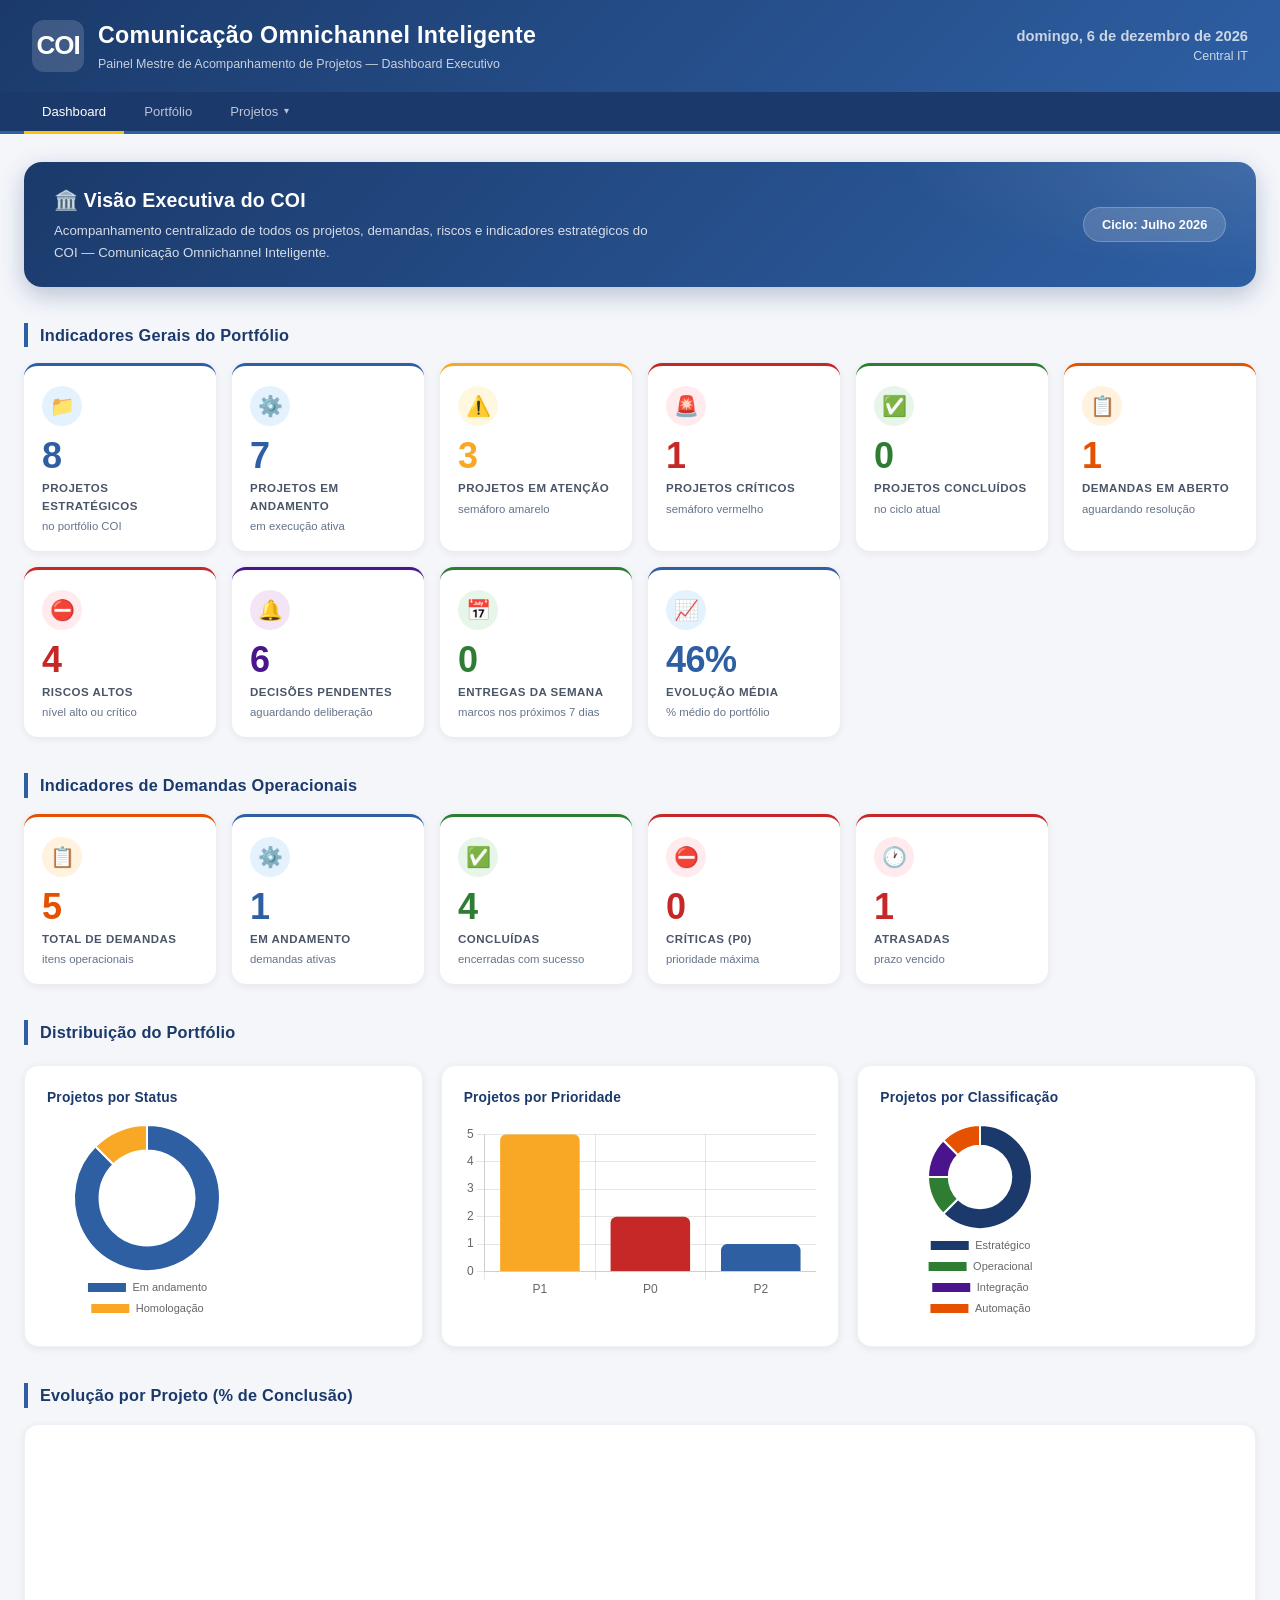
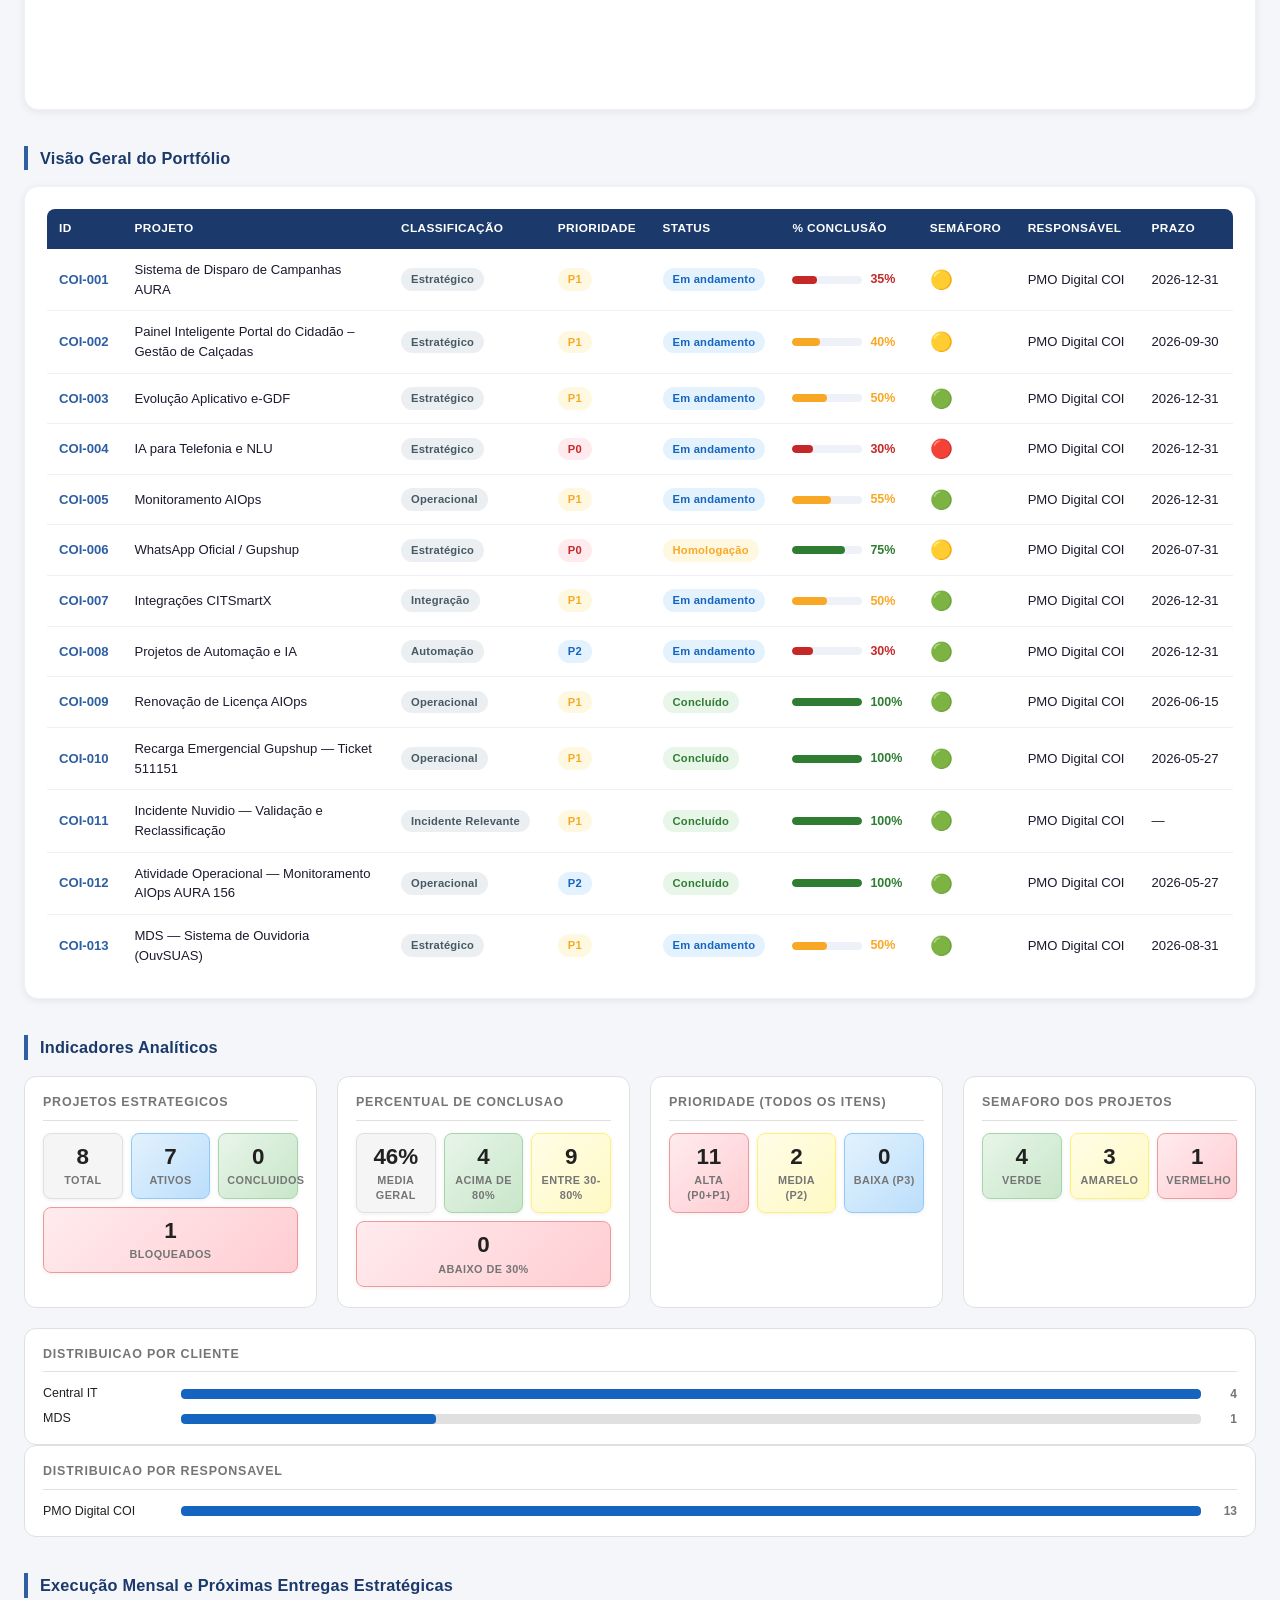
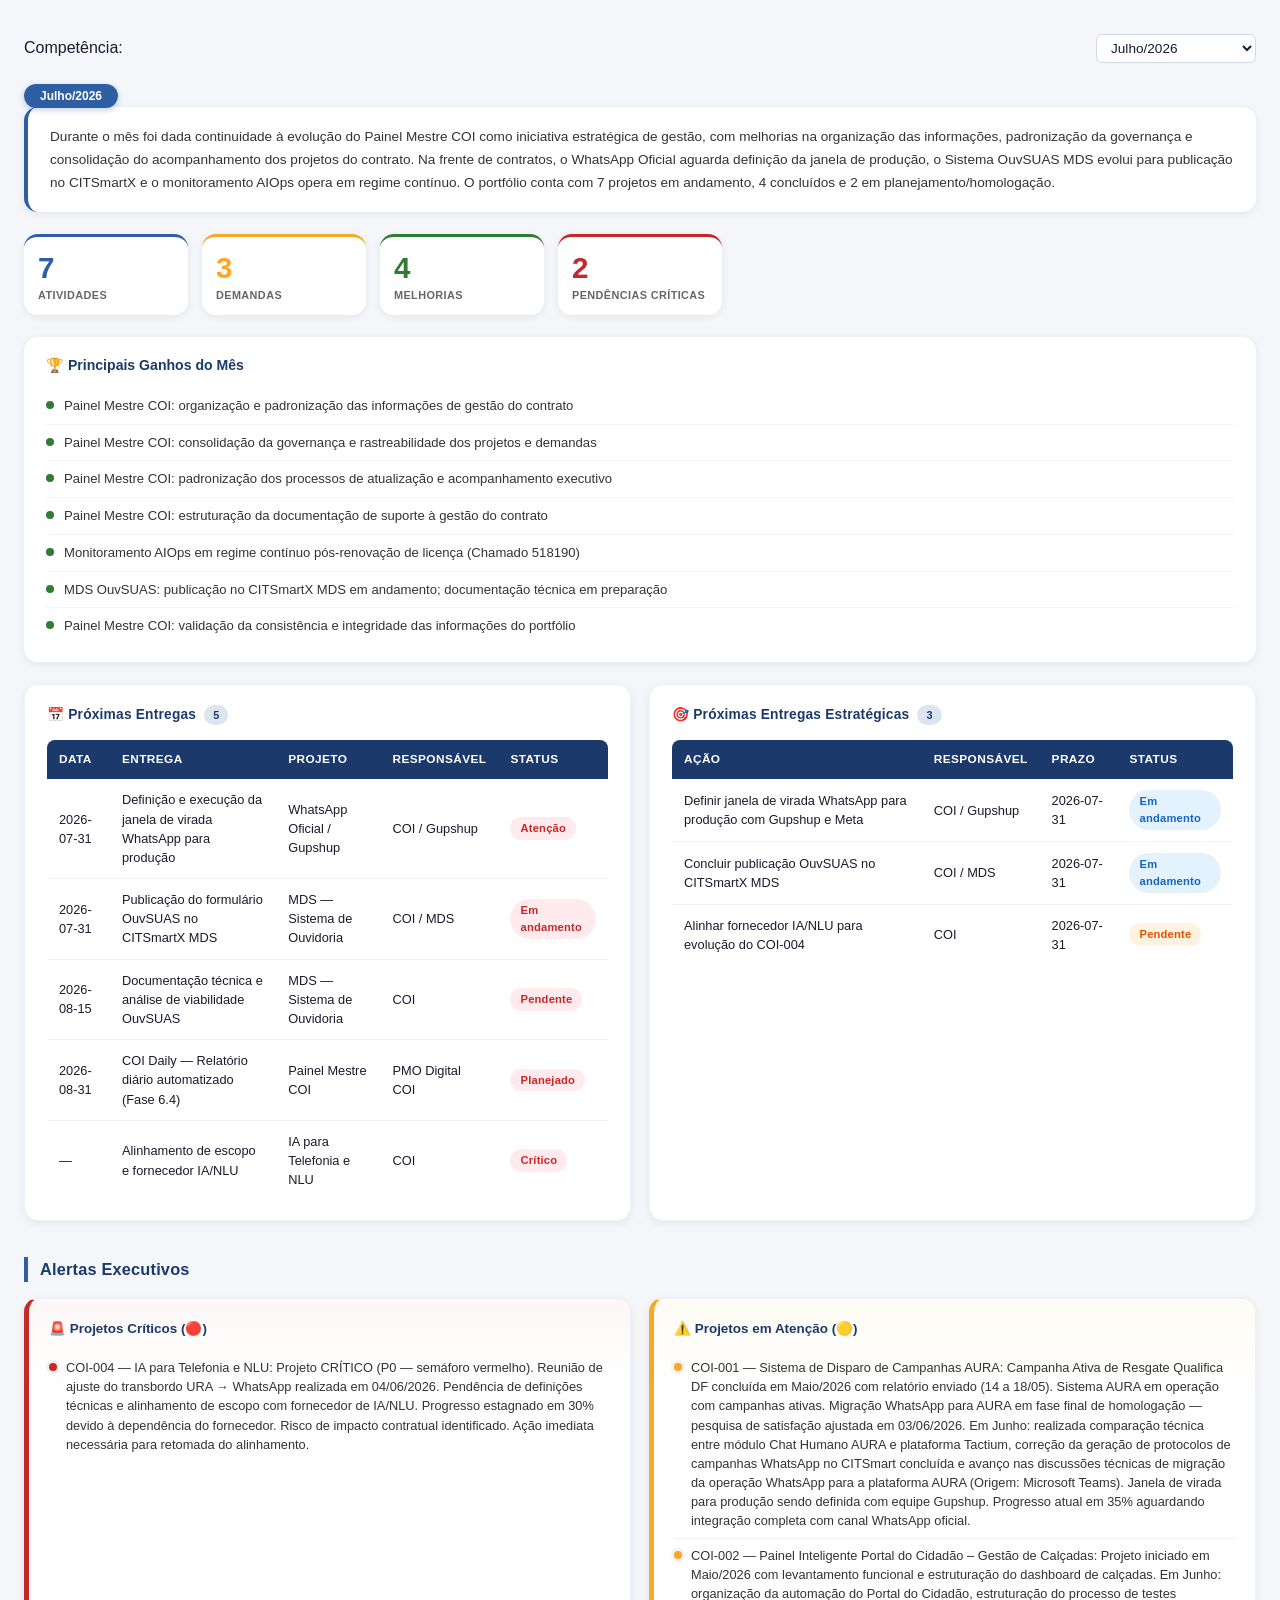
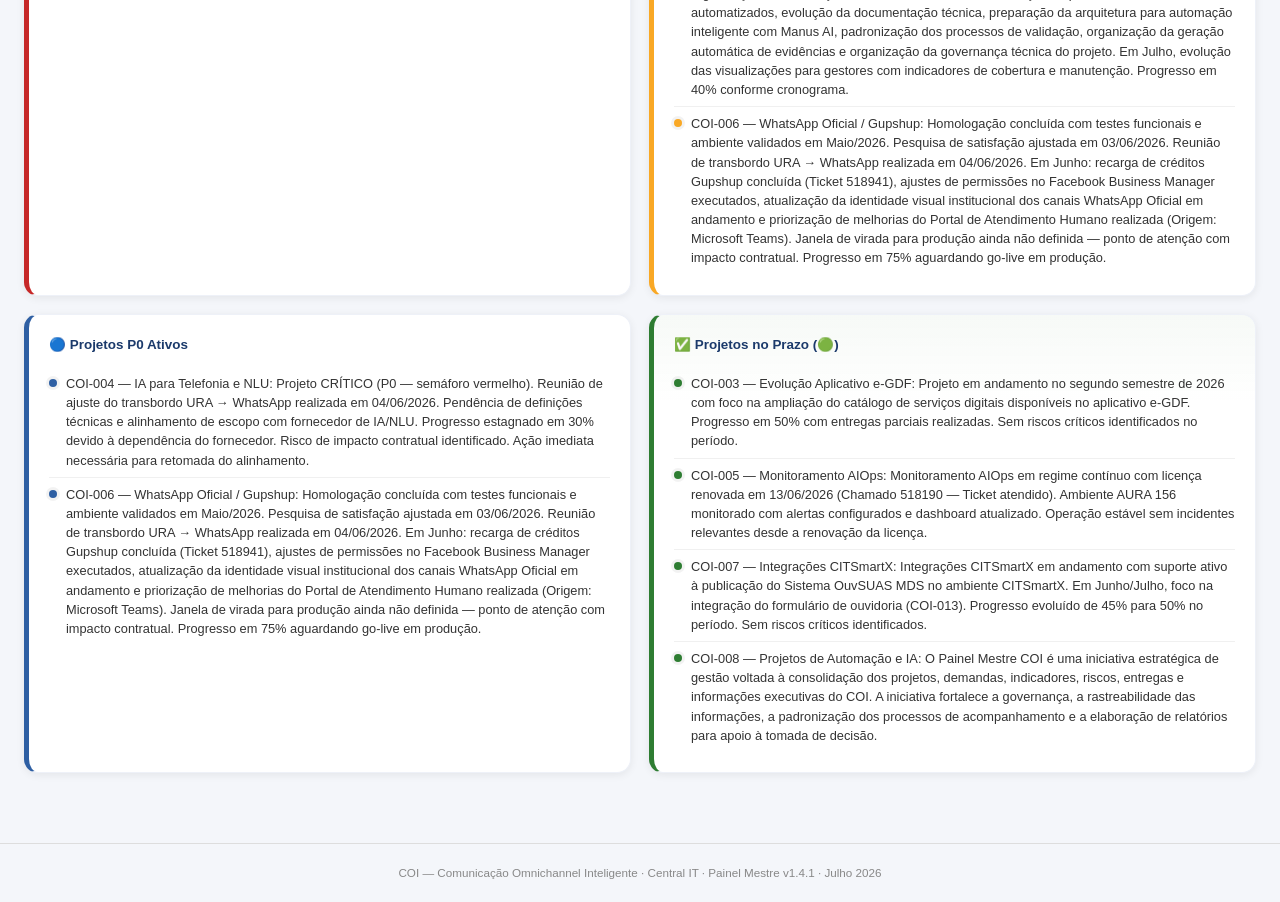
==== commit 9e8585f4: "melhoria-ui: simplifica navegação de projetos com menu dinâmico" ====
--- a/index.html
+++ b/index.html
@@ -33,6 +33,18 @@
 <nav id="nav-principal">
   <a href="index.html" class="active">Dashboard</a>
   <a href="portfolio.html">Portfólio</a>
+  <div class="nav-dropdown" id="nav-projetos">
+    <button type="button" class="nav-dropdown-toggle" id="nav-projetos-toggle" aria-haspopup="true" aria-expanded="false" aria-controls="nav-projetos-menu">
+      Projetos <span class="nav-caret" aria-hidden="true">▾</span>
+    </button>
+    <div class="nav-dropdown-menu" id="nav-projetos-menu" role="menu" aria-label="Projetos">
+      <div class="nav-dropdown-search-wrap">
+        <input type="text" id="nav-projetos-busca" class="nav-dropdown-search" placeholder="Buscar projeto..." autocomplete="off" aria-label="Buscar projeto">
+      </div>
+      <div class="nav-dropdown-list" id="nav-projetos-list"></div>
+      <a href="portfolio.html" class="nav-dropdown-footer">Ver todos os projetos</a>
+    </div>
+  </div>
 </nav>
 
 <main>
@@ -236,15 +248,109 @@
 document.getElementById('badge-ciclo').textContent = 'Ciclo: ' + ciclo;
 document.getElementById('footer-ciclo').textContent = ciclo;
 
-// ─── Nav dinâmica ────────────────────────────────────────────────────
-const nav = document.getElementById('nav-principal');
-COI_DATA.projetos.forEach(p => {
-  const a = document.createElement('a');
-  a.href = `projetos/ficha.html#${p.id}`;
-  a.textContent = `${p.id}`;
-  a.title = p.nome;
-  nav.appendChild(a);
-});
+// ─── Nav dinâmica: menu suspenso "Projetos" (Fase 5.2) ────────────────
+// Fonte: COI_DATA.projetos (mesma fonte usada antes) — nenhum link é
+// escrito manualmente no HTML; novos projetos aparecem automaticamente.
+(function initNavProjetos() {
+  var wrap   = document.getElementById('nav-projetos');
+  var toggle = document.getElementById('nav-projetos-toggle');
+  var menu   = document.getElementById('nav-projetos-menu');
+  var list   = document.getElementById('nav-projetos-list');
+  var busca  = document.getElementById('nav-projetos-busca');
+  if (!wrap || !toggle || !menu || !list) return;
+
+  var itens = COI_DATA.projetos.map(function(p) {
+    var a = document.createElement('a');
+    a.href = `projetos/ficha.html#${p.id}`;
+    a.className = 'nav-dropdown-item';
+    a.setAttribute('role', 'menuitem');
+    var code = document.createElement('span');
+    code.className = 'nav-dropdown-code';
+    code.textContent = p.id;
+    var name = document.createElement('span');
+    name.className = 'nav-dropdown-name';
+    name.textContent = p.nome;
+    a.append(code, name);
+    a.dataset.busca = (p.id + ' ' + p.nome).toLowerCase();
+    list.appendChild(a);
+    return a;
+  });
+
+  if (itens.length === 0) {
+    var vazio = document.createElement('div');
+    vazio.className = 'nav-dropdown-empty';
+    vazio.textContent = 'Nenhum projeto cadastrado.';
+    list.appendChild(vazio);
+  }
+
+  function visiveis() {
+    return itens.filter(function(a) { return a.style.display !== 'none'; });
+  }
+  function estaAberto() { return wrap.classList.contains('open'); }
+  function abrir() {
+    wrap.classList.add('open');
+    toggle.setAttribute('aria-expanded', 'true');
+  }
+  function fechar(devolverFoco) {
+    wrap.classList.remove('open');
+    toggle.setAttribute('aria-expanded', 'false');
+    if (busca) { busca.value = ''; itens.forEach(function(a){ a.style.display = ''; }); }
+    if (devolverFoco) toggle.focus();
+  }
+
+  // Mouse
+  toggle.addEventListener('click', function(e) {
+    e.stopPropagation();
+    if (estaAberto()) { fechar(false); } else { abrir(); if (busca) busca.focus(); }
+  });
+
+  // Teclado — abrir a partir do botão
+  toggle.addEventListener('keydown', function(e) {
+    if (e.key === 'Escape') { fechar(true); return; }
+    if (e.key === 'ArrowDown' || e.key === 'Enter' || e.key === ' ') {
+      e.preventDefault();
+      if (!estaAberto()) abrir();
+      var alvo = busca || visiveis()[0];
+      if (alvo) alvo.focus();
+    }
+  });
+
+  // Teclado — navegação dentro do menu (setas e Escape)
+  menu.addEventListener('keydown', function(e) {
+    var lista = visiveis();
+    var idx = lista.indexOf(document.activeElement);
+    if (e.key === 'Escape') {
+      e.preventDefault(); fechar(true);
+    } else if (e.key === 'ArrowDown') {
+      e.preventDefault();
+      var prox = lista[idx + 1] || lista[0];
+      if (prox) prox.focus();
+    } else if (e.key === 'ArrowUp') {
+      e.preventDefault();
+      if (idx <= 0) { if (busca) busca.focus(); }
+      else { lista[idx - 1].focus(); }
+    }
+  });
+
+  // Busca simples, sem dependências externas
+  if (busca) {
+    busca.addEventListener('input', function() {
+      var termo = busca.value.trim().toLowerCase();
+      itens.forEach(function(a) {
+        a.style.display = a.dataset.busca.indexOf(termo) === -1 ? 'none' : '';
+      });
+    });
+  }
+
+  // Fechar ao clicar fora
+  document.addEventListener('click', function(e) {
+    if (estaAberto() && !wrap.contains(e.target)) fechar(false);
+  });
+  // Fechar com Escape em qualquer foco dentro do wrapper
+  document.addEventListener('keydown', function(e) {
+    if (e.key === 'Escape' && estaAberto() && wrap.contains(document.activeElement)) fechar(true);
+  });
+})();
 
 // ─── Calcular cards ──────────────────────────────────────────────────
 // Fase 5B.1: ps = todos os itens; psProj = apenas tipoItem 'Projeto'
--- a/assets/style.css
+++ b/assets/style.css
@@ -22,9 +22,15 @@
   --borda:        #D0D7E8;
   --sombra-sm:    0 2px 8px rgba(0,0,0,.07);
   --sombra-md:    0 4px 16px rgba(0,0,0,.12);
+  --sombra-lg:    0 10px 30px rgba(16,32,64,.14);
   --radius-sm:    8px;
   --radius-md:    12px;
   --radius-lg:    14px;
+  --radius-xl:    18px;
+  /* Fase 5.1 — Modernização do Dashboard Executivo (tokens auxiliares, aditivos) */
+  --texto-muted:  #64748B;
+  --linha-sutil:  #EEF1F8;
+  --transicao:    .2s cubic-bezier(.4,0,.2,1);
 }
 
 /* ─── RESET ────────────────────────────────────────────────────────── */
@@ -32,10 +38,12 @@
 
 /* ─── BASE ─────────────────────────────────────────────────────────── */
 body {
-  font-family: 'Segoe UI', Arial, sans-serif;
+  font-family: 'Segoe UI', -apple-system, BlinkMacSystemFont, Roboto, Arial, sans-serif;
   background: var(--cinza-bg);
   color: var(--texto);
   line-height: 1.5;
+  -webkit-font-smoothing: antialiased;
+  -moz-osx-font-smoothing: grayscale;
 }
 
 /* ─── HEADER ───────────────────────────────────────────────────────── */
@@ -83,78 +91,168 @@
 }
 nav a:hover, nav a.active { color: #fff; border-bottom-color: #FFC107; }
 
+/* ─── NAV — Menu suspenso "Projetos" (Fase 5.2) ────────────────────── */
+.nav-dropdown { position: relative; }
+.nav-dropdown-toggle {
+  background: transparent; border: none; cursor: pointer;
+  color: rgba(255,255,255,.7); font: inherit; font-size: .82rem; font-weight: 500;
+  padding: 10px 18px; border-bottom: 3px solid transparent; margin-bottom: -3px;
+  display: flex; align-items: center; gap: 6px;
+  transition: color .2s, border-color .2s;
+}
+.nav-dropdown-toggle:hover,
+.nav-dropdown-toggle:focus-visible,
+.nav-dropdown.open .nav-dropdown-toggle { color: #fff; border-bottom-color: #FFC107; }
+.nav-dropdown-toggle:focus-visible { outline: 2px solid #FFC107; outline-offset: -2px; }
+.nav-caret { font-size: .62rem; transition: transform .2s; display: inline-block; }
+.nav-dropdown.open .nav-caret { transform: rotate(180deg); }
+
+.nav-dropdown-menu {
+  display: none;
+  position: absolute; top: 100%; left: 0; margin-top: 3px;
+  background: #fff; border-radius: var(--radius-md); box-shadow: var(--sombra-lg, var(--sombra-md));
+  border: 1px solid var(--linha-sutil, #EEF1F8);
+  min-width: 280px; width: 400px; max-width: calc(100vw - 24px);
+  max-height: 70vh; overflow-y: auto; scrollbar-gutter: stable;
+  padding: 8px 12px 8px 8px; z-index: 500;
+}
+.nav-dropdown.open .nav-dropdown-menu { display: block; }
+
+.nav-dropdown-search-wrap { position: sticky; top: 0; background: #fff; padding: 4px 4px 8px; }
+.nav-dropdown-search {
+  width: 100%; padding: 7px 10px; border: 1px solid var(--borda); border-radius: var(--radius-sm);
+  font-size: .82rem; outline: none; font-family: inherit; color: var(--texto);
+}
+.nav-dropdown-search:focus { border-color: var(--azul-medio); }
+
+.nav-dropdown-list { display: flex; flex-direction: column; gap: 4px; }
+.nav-dropdown-item {
+  display: flex; align-items: flex-start; gap: 12px;
+  padding: 9px 10px; border-radius: var(--radius-sm);
+  text-decoration: none; font-size: .82rem;
+}
+.nav-dropdown-item:hover,
+.nav-dropdown-item:focus-visible { background: #F0F4FF; outline: none; }
+.nav-dropdown-code {
+  flex-shrink: 0; min-width: 60px; text-align: center; margin-top: 1px;
+  font-weight: 700; font-size: .68rem; color: #fff;
+  background: var(--azul-medio); border-radius: 6px; padding: 3px 7px; white-space: nowrap;
+}
+.nav-dropdown-name {
+  color: #333; line-height: 1.35;
+  white-space: normal; overflow: hidden;
+  display: -webkit-box; -webkit-line-clamp: 2; -webkit-box-orient: vertical;
+}
+.nav-dropdown-empty { padding: 14px 10px; font-size: .8rem; color: #888; font-style: italic; }
+.nav-dropdown-footer {
+  display: block; text-align: center; margin-top: 6px; padding-top: 8px;
+  border-top: 1px solid var(--linha-sutil, #EEF1F8);
+  font-size: .78rem; font-weight: 700; color: var(--azul-medio); text-decoration: none;
+}
+.nav-dropdown-footer:hover { text-decoration: underline; }
+
+@media (max-width: 480px) {
+  .nav-dropdown-menu { left: 8px; right: 8px; width: auto; min-width: 0; max-width: none; }
+}
+
 /* ─── MAIN ─────────────────────────────────────────────────────────── */
-main { max-width: 1400px; margin: 0 auto; padding: 28px 24px; }
+main { max-width: 1400px; margin: 0 auto; padding: 28px 24px 40px; }
 
 /* ─── SECTION TITLE ────────────────────────────────────────────────── */
 .section-title {
-  font-size: 1.05rem; font-weight: 700;
+  font-size: 1.02rem; font-weight: 700;
   color: var(--azul-escuro);
+  letter-spacing: .2px;
   border-left: 4px solid var(--azul-medio);
   padding-left: 12px;
-  margin: 28px 0 16px;
-}
+  margin: 36px 0 16px;
+}
+.section-title:first-of-type { margin-top: 8px; }
 
 /* ─── CARDS ────────────────────────────────────────────────────────── */
 .cards-grid {
   display: grid;
-  grid-template-columns: repeat(auto-fill, minmax(170px, 1fr));
-  gap: 14px;
+  grid-template-columns: repeat(auto-fill, minmax(190px, 1fr));
+  gap: 16px;
   margin-bottom: 8px;
 }
 .card {
+  position: relative;
   background: var(--branco);
-  border-radius: var(--radius-md);
-  padding: 18px 16px 14px;
+  border-radius: var(--radius-lg);
+  padding: 20px 18px 16px;
   box-shadow: var(--sombra-sm);
-  border-top: 4px solid var(--azul-medio);
-  transition: transform .18s, box-shadow .18s;
-}
-.card:hover { transform: translateY(-3px); box-shadow: var(--sombra-md); }
-.card-icon  { font-size: 1.8rem; margin-bottom: 8px; }
-.card-value { font-size: 2.1rem; font-weight: 800; line-height: 1; }
-.card-label { font-size: .73rem; color: #555; margin-top: 5px; font-weight: 500; text-transform: uppercase; letter-spacing: .4px; }
-.card-sub   { font-size: .7rem; color: #666; margin-top: 3px; }
+  border-top: 3px solid var(--azul-medio);
+  transition: transform var(--transicao), box-shadow var(--transicao);
+}
+.card:hover { transform: translateY(-4px); box-shadow: var(--sombra-lg); }
+.card-icon  {
+  display: flex; align-items: center; justify-content: center;
+  width: 40px; height: 40px;
+  border-radius: 50%;
+  font-size: 1.25rem; line-height: 1;
+  margin-bottom: 12px;
+  background: var(--azul-claro);
+}
+.card-value { font-size: 2.25rem; font-weight: 800; line-height: 1; letter-spacing: -.5px; font-variant-numeric: tabular-nums; }
+.card-label { font-size: .72rem; color: #4A5568; margin-top: 6px; font-weight: 600; text-transform: uppercase; letter-spacing: .5px; }
+.card-sub   { font-size: .71rem; color: var(--texto-muted); margin-top: 3px; }
 
 .card.azul    { border-top-color: var(--azul-medio); }
 .card.azul    .card-value { color: var(--azul-medio); }
+.card.azul    .card-icon  { background: #E3F2FD; }
 .card.verde   { border-top-color: var(--verde); }
 .card.verde   .card-value { color: var(--verde); }
+.card.verde   .card-icon  { background: #E8F5E9; }
 .card.amarelo { border-top-color: var(--amarelo); }
 .card.amarelo .card-value { color: var(--amarelo); }
+.card.amarelo .card-icon  { background: #FFF8E1; }
 .card.vermelho{ border-top-color: var(--vermelho); }
 .card.vermelho .card-value { color: var(--vermelho); }
+.card.vermelho .card-icon  { background: #FFEBEE; }
 .card.laranja { border-top-color: var(--laranja); }
 .card.laranja .card-value { color: var(--laranja); }
+.card.laranja .card-icon  { background: #FFF3E0; }
 .card.roxo    { border-top-color: var(--roxo); }
 .card.roxo    .card-value { color: var(--roxo); }
+.card.roxo    .card-icon  { background: #F3E5F5; }
 
 /* ─── CHARTS ───────────────────────────────────────────────────────── */
-.charts-grid { display: grid; grid-template-columns: 1fr 1fr 1fr; gap: 16px; margin: 20px 0; }
-.chart-card  { background: var(--branco); border-radius: var(--radius-md); padding: 20px; box-shadow: var(--sombra-sm); }
-.chart-card h3 { font-size: .88rem; color: var(--azul-escuro); font-weight: 700; margin-bottom: 14px; }
+.charts-grid { display: grid; grid-template-columns: 1fr 1fr 1fr; gap: 18px; margin: 20px 0; }
+.chart-card  {
+  background: var(--branco); border-radius: var(--radius-lg);
+  padding: 22px; box-shadow: var(--sombra-sm);
+  border: 1px solid var(--linha-sutil);
+  transition: box-shadow var(--transicao);
+}
+.chart-card:hover { box-shadow: var(--sombra-md); }
+.chart-card h3 { font-size: .86rem; color: var(--azul-escuro); font-weight: 700; margin-bottom: 16px; letter-spacing: .2px; }
 .chart-wrap  { position: relative; height: 200px; }
 .chart-fallback { display:none; color:#888; font-size:.8rem; text-align:center; padding:20px; }
 
 /* ─── TABLES ───────────────────────────────────────────────────────── */
 .table-card {
-  background: var(--branco); border-radius: var(--radius-md);
-  padding: 20px; box-shadow: var(--sombra-sm); margin-bottom: 20px; overflow-x: auto;
+  background: var(--branco); border-radius: var(--radius-lg);
+  padding: 22px; box-shadow: var(--sombra-sm); margin-bottom: 22px; overflow-x: auto;
+  border: 1px solid var(--linha-sutil);
 }
 .table-card h3 { font-size: .92rem; color: var(--azul-escuro); font-weight: 700; margin-bottom: 14px; }
 .table-wrap    { overflow-x: auto; }
 table { width: 100%; border-collapse: collapse; font-size: .82rem; }
 th {
   background: var(--azul-escuro); color: #fff;
-  padding: 9px 12px; text-align: left;
-  font-weight: 600; font-size: .78rem; white-space: nowrap;
-}
-td { padding: 9px 12px; border-bottom: 1px solid #EEF1F8; vertical-align: middle; }
-tr:hover td { background: #F0F4FF; }
+  padding: 11px 12px; text-align: left;
+  font-weight: 600; font-size: .74rem; white-space: nowrap;
+  text-transform: uppercase; letter-spacing: .4px;
+}
+th:first-child { border-top-left-radius: var(--radius-sm); }
+th:last-child  { border-top-right-radius: var(--radius-sm); }
+td { padding: 11px 12px; border-bottom: 1px solid var(--linha-sutil); vertical-align: middle; }
+tr:hover td { background: #F5F8FF; }
 tr:last-child td { border-bottom: none; }
 
 /* ─── BADGES ───────────────────────────────────────────────────────── */
-.badge         { display: inline-block; padding: 3px 9px; border-radius: 20px; font-size: .7rem; font-weight: 600; }
+.badge         { display: inline-block; padding: 3px 10px; border-radius: 20px; font-size: .7rem; font-weight: 700; letter-spacing: .2px; }
 .badge-verde   { background: #E8F5E9; color: #2E7D32; }
 .badge-amarelo { background: #FFF8E1; color: #F9A825; }
 .badge-vermelho{ background: #FFEBEE; color: #C62828; }
@@ -184,24 +282,32 @@
 .op-tipo-badges { display: flex; gap: 6px; flex-wrap: wrap; }
 
 /* ─── PROGRESS BAR ─────────────────────────────────────────────────── */
-.progress-bar  { background: #EEF1F8; border-radius: 10px; height: 7px; overflow: hidden; min-width: 70px; }
+.progress-bar  { background: #EEF1F8; border-radius: 10px; height: 8px; overflow: hidden; min-width: 70px; }
 .progress-fill { height: 100%; border-radius: 10px; transition: width .4s; }
-.semaforo      { font-size: 1.1rem; }
-
-/* ─── ALERTA CARDS ─────────────────────────────────────────────────── */
-.alertas-grid { display: grid; grid-template-columns: 1fr 1fr; gap: 16px; margin-bottom: 20px; }
+.semaforo      { font-size: 1.15rem; }
+
+/* ─── ALERTA CARDS (inclui destaque de Riscos) ─────────────────────── */
+.alertas-grid { display: grid; grid-template-columns: 1fr 1fr; gap: 18px; margin-bottom: 20px; }
 .alerta-card  {
-  background: var(--branco); border-radius: var(--radius-md);
-  padding: 18px; box-shadow: var(--sombra-sm);
+  background: var(--branco); border-radius: var(--radius-lg);
+  padding: 20px; box-shadow: var(--sombra-sm);
   border-left: 5px solid var(--vermelho);
-}
-.alerta-card.atencao { border-left-color: var(--amarelo); }
-.alerta-card.info    { border-left-color: var(--azul-medio); }
-.alerta-card.sucesso { border-left-color: var(--verde); }
-.alerta-card h3  { font-size: .85rem; font-weight: 700; color: var(--azul-escuro); margin-bottom: 10px; }
-.alerta-item { font-size: .8rem; color: #444; padding: 6px 0; border-bottom: 1px solid #F0F0F0; display: flex; align-items: flex-start; gap: 8px; }
+  border-top: 1px solid var(--linha-sutil);
+  border-right: 1px solid var(--linha-sutil);
+  border-bottom: 1px solid var(--linha-sutil);
+  /* Riscos críticos: leve realce de fundo para leitura rápida, sem poluir */
+  background-image: linear-gradient(180deg, rgba(198,40,40,.04), rgba(198,40,40,0) 90px);
+}
+.alerta-card.atencao { border-left-color: var(--amarelo); background-image: linear-gradient(180deg, rgba(249,168,37,.05), rgba(249,168,37,0) 90px); }
+.alerta-card.info    { border-left-color: var(--azul-medio); background-image: none; }
+.alerta-card.sucesso { border-left-color: var(--verde); background-image: linear-gradient(180deg, rgba(46,125,50,.04), rgba(46,125,50,0) 90px); }
+.alerta-card h3  {
+  font-size: .84rem; font-weight: 700; color: var(--azul-escuro);
+  margin-bottom: 12px;
+}
+.alerta-item { font-size: .8rem; color: #333; padding: 7px 0; border-bottom: 1px solid #F0F0F0; display: flex; align-items: flex-start; gap: 9px; }
 .alerta-item:last-child { border-bottom: none; }
-.alerta-dot { width: 8px; height: 8px; border-radius: 50%; margin-top: 5px; flex-shrink: 0; }
+.alerta-dot { width: 8px; height: 8px; border-radius: 50%; margin-top: 5px; flex-shrink: 0; box-shadow: 0 0 0 3px rgba(0,0,0,.05); }
 .dot-vermelho { background: var(--vermelho); }
 .dot-amarelo  { background: var(--amarelo); }
 .dot-azul     { background: var(--azul-medio); }
@@ -210,16 +316,27 @@
 
 /* ─── VISÃO EXECUTIVA BANNER ───────────────────────────────────────── */
 .ve-banner {
+  position: relative;
+  overflow: hidden;
   background: linear-gradient(135deg, var(--azul-escuro), var(--azul-medio));
-  border-radius: var(--radius-lg); padding: 22px 28px; color: #fff; margin-bottom: 24px;
-  display: flex; align-items: center; justify-content: space-between;
-  box-shadow: 0 4px 16px rgba(27,58,107,.3);
-}
-.ve-banner h2 { font-size: 1.2rem; font-weight: 700; }
-.ve-banner p  { font-size: .82rem; opacity: .8; margin-top: 4px; max-width: 600px; }
+  border-radius: var(--radius-xl); padding: 24px 30px; color: #fff; margin-bottom: 28px;
+  display: flex; align-items: center; justify-content: space-between; gap: 16px; flex-wrap: wrap;
+  box-shadow: 0 8px 24px rgba(27,58,107,.28);
+}
+.ve-banner::after {
+  content: "";
+  position: absolute; inset: 0;
+  background: radial-gradient(520px 160px at 100% 0%, rgba(255,255,255,.10), transparent 70%);
+  pointer-events: none;
+}
+.ve-banner h2 { font-size: 1.22rem; font-weight: 700; letter-spacing: .2px; }
+.ve-banner p  { font-size: .83rem; opacity: .82; margin-top: 5px; max-width: 620px; line-height: 1.6; }
 .ve-badge {
-  background: rgba(255,255,255,.15); border-radius: 20px;
-  padding: 6px 16px; font-size: .8rem; font-weight: 600; white-space: nowrap;
+  background: rgba(255,255,255,.16);
+  border: 1px solid rgba(255,255,255,.22);
+  border-radius: 20px;
+  padding: 7px 18px; font-size: .8rem; font-weight: 600; white-space: nowrap;
+  backdrop-filter: blur(2px);
 }
 
 /* ─── TABS (portfólio) ─────────────────────────────────────────────── */
@@ -359,25 +476,26 @@
 }
 #em-controls { margin-bottom: 4px; }
 
-.em-section { margin-top: 32px; }
+.em-section { margin-top: 36px; }
 
 .em-header {
   display: flex; align-items: center; justify-content: space-between;
-  flex-wrap: wrap; gap: 10px; margin-bottom: 18px;
+  flex-wrap: wrap; gap: 10px; margin-bottom: 20px;
 }
 .em-competencia-badge {
   background: var(--azul-medio); color: #fff;
-  padding: 4px 14px; border-radius: 20px;
+  padding: 5px 16px; border-radius: 20px;
   font-size: .75rem; font-weight: 700; white-space: nowrap;
+  box-shadow: 0 2px 6px rgba(46,95,163,.3);
 }
 
 /* Resumo executivo */
 .em-resumo {
-  background: var(--branco); border-radius: var(--radius-md);
+  background: var(--branco); border-radius: var(--radius-lg);
   padding: 18px 22px; box-shadow: var(--sombra-sm);
   border-left: 4px solid var(--azul-medio);
   font-size: .85rem; color: #333; line-height: 1.7;
-  margin-bottom: 20px;
+  margin-bottom: 22px;
 }
 .em-resumo-placeholder { color: #aaa; font-style: italic; }
 
@@ -385,13 +503,15 @@
 .em-mini-cards {
   display: grid;
   grid-template-columns: repeat(auto-fill, minmax(150px, 1fr));
-  gap: 12px; margin-bottom: 20px;
+  gap: 14px; margin-bottom: 22px;
 }
 .em-mini-card {
-  background: var(--branco); border-radius: var(--radius-md);
+  background: var(--branco); border-radius: var(--radius-lg);
   padding: 16px 14px 12px; box-shadow: var(--sombra-sm);
   border-top: 3px solid var(--azul-medio);
-}
+  transition: transform var(--transicao), box-shadow var(--transicao);
+}
+.em-mini-card:hover { transform: translateY(-2px); box-shadow: var(--sombra-md); }
 .em-mini-card.vermelho { border-top-color: var(--vermelho); }
 .em-mini-card.vermelho .em-mini-value { color: var(--vermelho); }
 .em-mini-card.amarelo  { border-top-color: var(--amarelo); }
@@ -400,25 +520,43 @@
 .em-mini-card.verde    .em-mini-value { color: var(--verde); }
 .em-mini-card.roxo     { border-top-color: var(--roxo); }
 .em-mini-card.roxo     .em-mini-value { color: var(--roxo); }
-.em-mini-value { font-size: 1.8rem; font-weight: 800; line-height: 1; color: var(--azul-medio); }
+.em-mini-value { font-size: 1.85rem; font-weight: 800; line-height: 1; color: var(--azul-medio); font-variant-numeric: tabular-nums; }
 .em-mini-label { font-size: .68rem; color: #666; margin-top: 4px; text-transform: uppercase; letter-spacing: .4px; font-weight: 600; }
 
 /* Principais ganhos */
-.em-ganhos    { background: var(--branco); border-radius: var(--radius-md); padding: 18px 22px; box-shadow: var(--sombra-sm); margin-bottom: 20px; }
+.em-ganhos    { background: var(--branco); border-radius: var(--radius-lg); padding: 18px 22px; box-shadow: var(--sombra-sm); margin-bottom: 22px; }
 .em-ganhos h3 { font-size: .88rem; font-weight: 700; color: var(--azul-escuro); margin-bottom: 12px; }
-.em-ganho-item { display: flex; align-items: flex-start; gap: 10px; font-size: .82rem; color: #333; padding: 7px 0; border-bottom: 1px solid #F0F4FF; }
+.em-ganho-item { display: flex; align-items: flex-start; gap: 10px; font-size: .82rem; color: #333; padding: 8px 0; border-bottom: 1px solid #F0F4FF; }
 .em-ganho-item:last-child { border-bottom: none; }
 .em-ganho-dot  { width: 8px; height: 8px; border-radius: 50%; background: var(--verde); margin-top: 5px; flex-shrink: 0; }
 
-/* Tabelas mensais — Próximas Entregas + Plano de Excelência */
-.em-tables-grid { display: grid; grid-template-columns: 1fr 1fr; gap: 16px; margin-bottom: 20px; }
-.em-table-card  { background: var(--branco); border-radius: var(--radius-md); padding: 18px 20px; box-shadow: var(--sombra-sm); overflow-x: auto; }
-.em-table-card h3 { font-size: .88rem; font-weight: 700; color: var(--azul-escuro); margin-bottom: 12px; display: flex; align-items: center; gap: 8px; }
-.em-count-badge { background: var(--azul-claro); color: var(--azul-escuro); border-radius: 12px; padding: 2px 8px; font-size: .68rem; font-weight: 700; }
-
-/* Status badges — Plano de Excelência */
-.badge-pe-pendente  { background: #FFF3E0; color: #E65100; font-weight: 700; }
-.badge-pe-ativo     { background: #E8F5E9; color: #2E7D32;  font-weight: 700; }
+/* Tabelas mensais — Próximas Entregas + Próximas Entregas Estratégicas */
+.em-tables-grid { display: grid; grid-template-columns: 1fr 1fr; gap: 18px; margin-bottom: 22px; }
+.em-table-card  {
+  background: var(--branco); border-radius: var(--radius-lg);
+  padding: 20px 22px; box-shadow: var(--sombra-sm); overflow-x: auto;
+  border: 1px solid var(--linha-sutil);
+}
+.em-table-card h3 {
+  font-size: .86rem; font-weight: 700; color: var(--azul-escuro);
+  margin-bottom: 14px; display: flex; align-items: center; gap: 8px; letter-spacing: .2px;
+}
+.em-table-card table th { white-space: nowrap; }
+.em-table-card table td { font-size: .8rem; }
+.em-count-badge { background: var(--azul-claro); color: var(--azul-escuro); border-radius: 12px; padding: 2px 9px; font-size: .68rem; font-weight: 700; }
+
+/* Status badges — Próximas Entregas (prazo) */
+.badge-prazo-ok       { background: #E8F5E9; color: #2E7D32; }
+.badge-prazo-atencao  { background: #FFF8E1; color: #F9A825; }
+.badge-prazo-atrasado { background: #FFEBEE; color: #C62828; }
+
+/* Status badges — Próximas Entregas Estratégicas */
+.badge-pe-pendente   { background: #FFF3E0; color: #E65100; font-weight: 700; }
+.badge-pe-ativo      { background: #E8F5E9; color: #2E7D32; font-weight: 700; }
+.badge-pe-andamento  { background: #E3F2FD; color: #1565C0; font-weight: 700; }
+.badge-pe-concluido  { background: #E8F5E9; color: #2E7D32; font-weight: 700; }
+.badge-pe-atrasado   { background: #FFEBEE; color: #C62828; font-weight: 700; }
+.badge-pe-bloqueado  { background: #ECEFF1; color: #455A64; font-weight: 700; }
 
 /* ═══════════════════════════════════════════════════════════════════════════
    Fase 5B.3 — Ficha Operacional Condicional
@@ -646,3 +784,23 @@
 .fp-mini-card.fp-verde   { background: #E8F5E9; border-color: #A5D6A7; }
 .fp-mini-card.fp-amarelo { background: #FFFDE7; border-color: #FFF176; }
 .fp-mini-card.fp-vermelho{ background: #FFEBEE; border-color: #EF9A9A; }
+
+/* ─── Fase 5.1 — Responsividade do Dashboard Executivo (aditivo) ──────────── */
+@media (max-width: 1100px) {
+  .charts-grid { grid-template-columns: 1fr 1fr; }
+}
+@media (max-width: 900px) {
+  .em-tables-grid { grid-template-columns: 1fr; }
+  .alertas-grid   { grid-template-columns: 1fr; }
+}
+@media (max-width: 720px) {
+  header { flex-wrap: wrap; gap: 10px; padding: 16px 20px; }
+  .header-meta { text-align: left; }
+  .charts-grid { grid-template-columns: 1fr; }
+  .ve-banner { flex-direction: column; align-items: flex-start; }
+  main { padding: 20px 14px 32px; }
+}
+@media (max-width: 480px) {
+  .cards-grid { grid-template-columns: repeat(auto-fill, minmax(140px, 1fr)); gap: 12px; }
+  .card-value { font-size: 1.9rem; }
+}
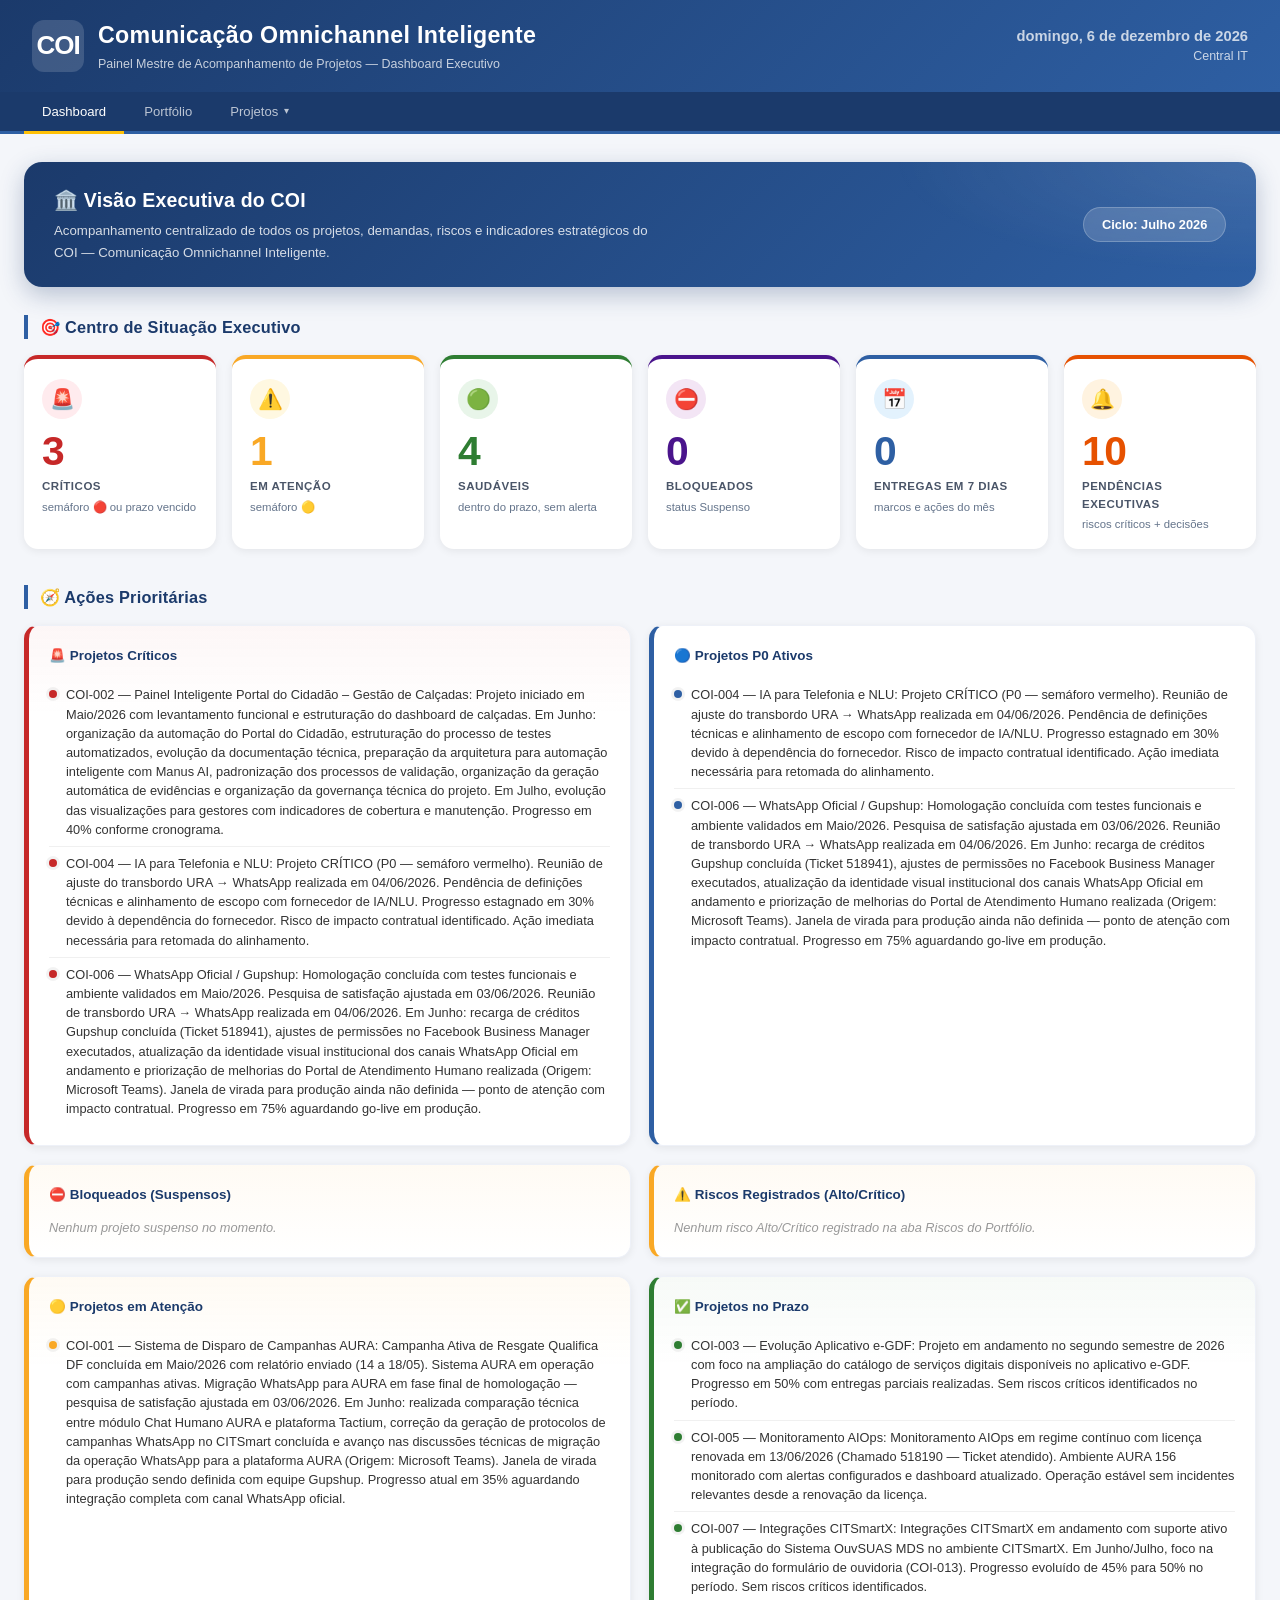
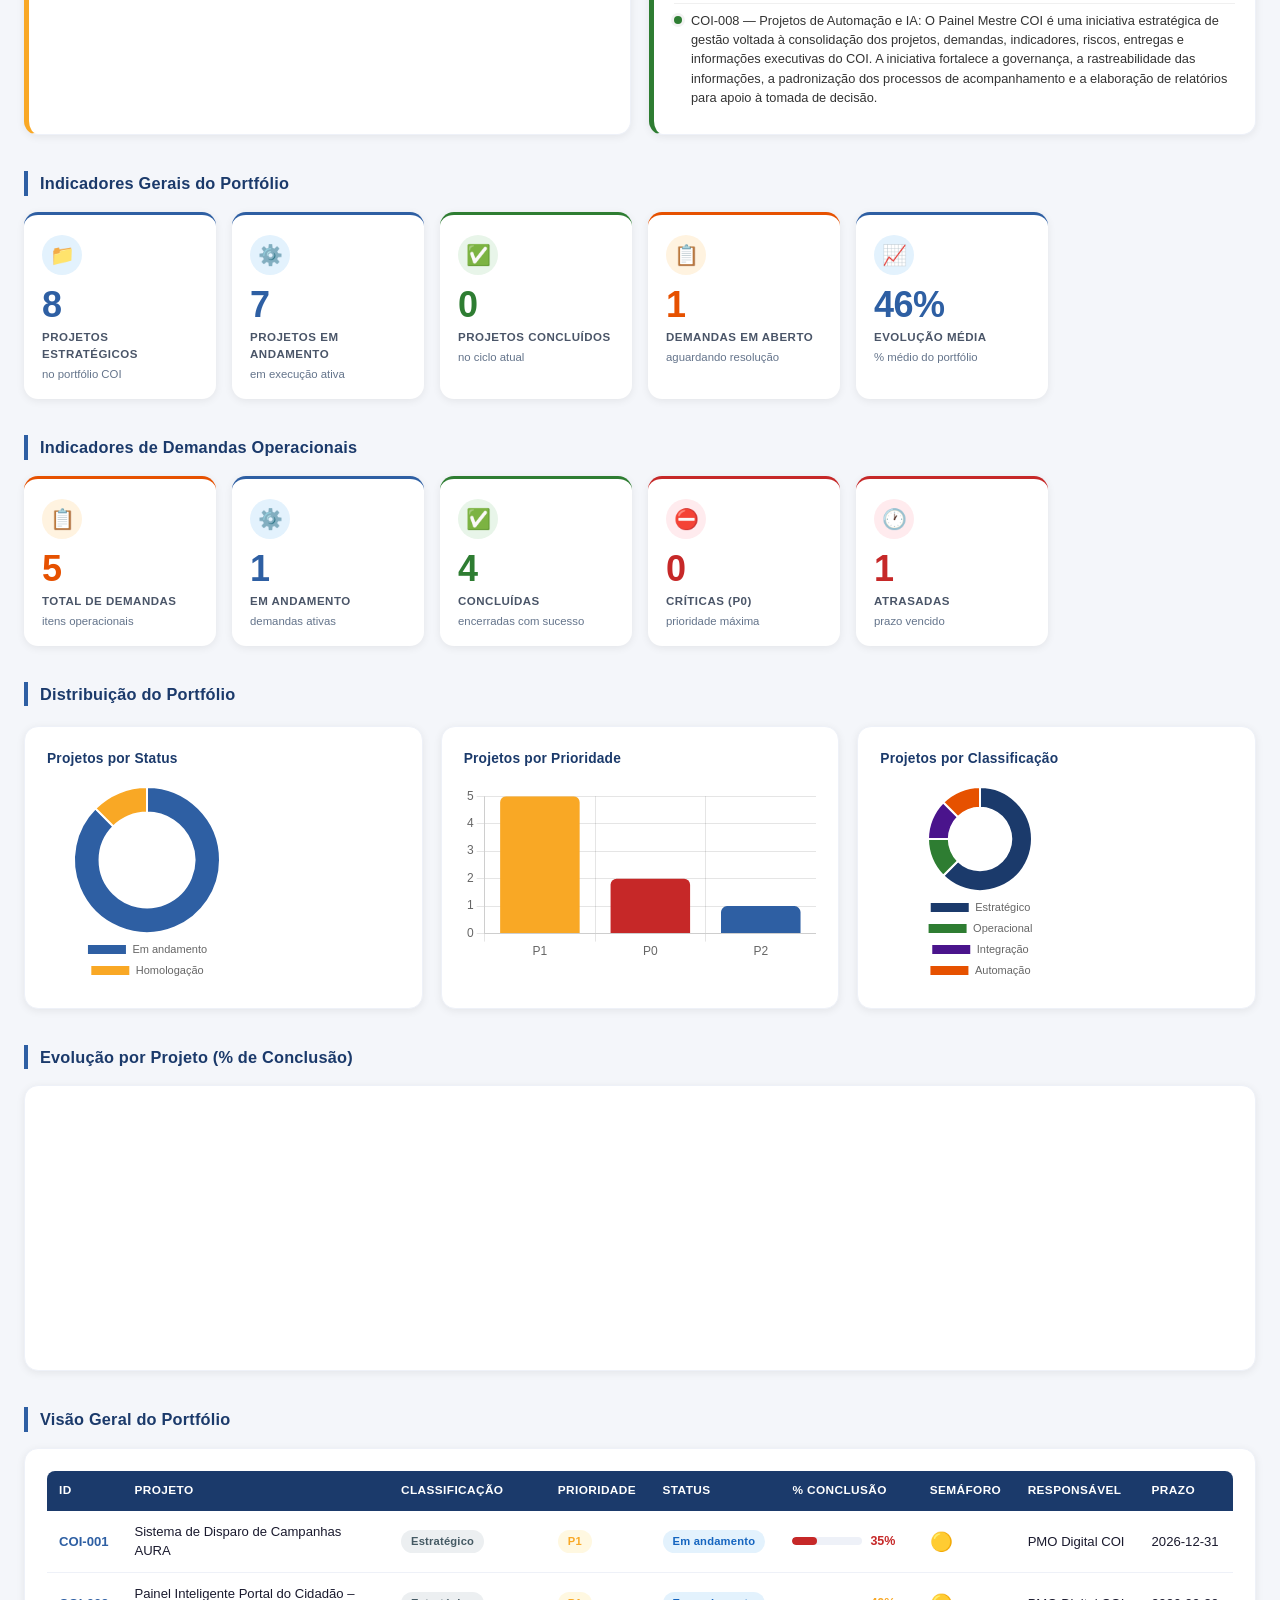
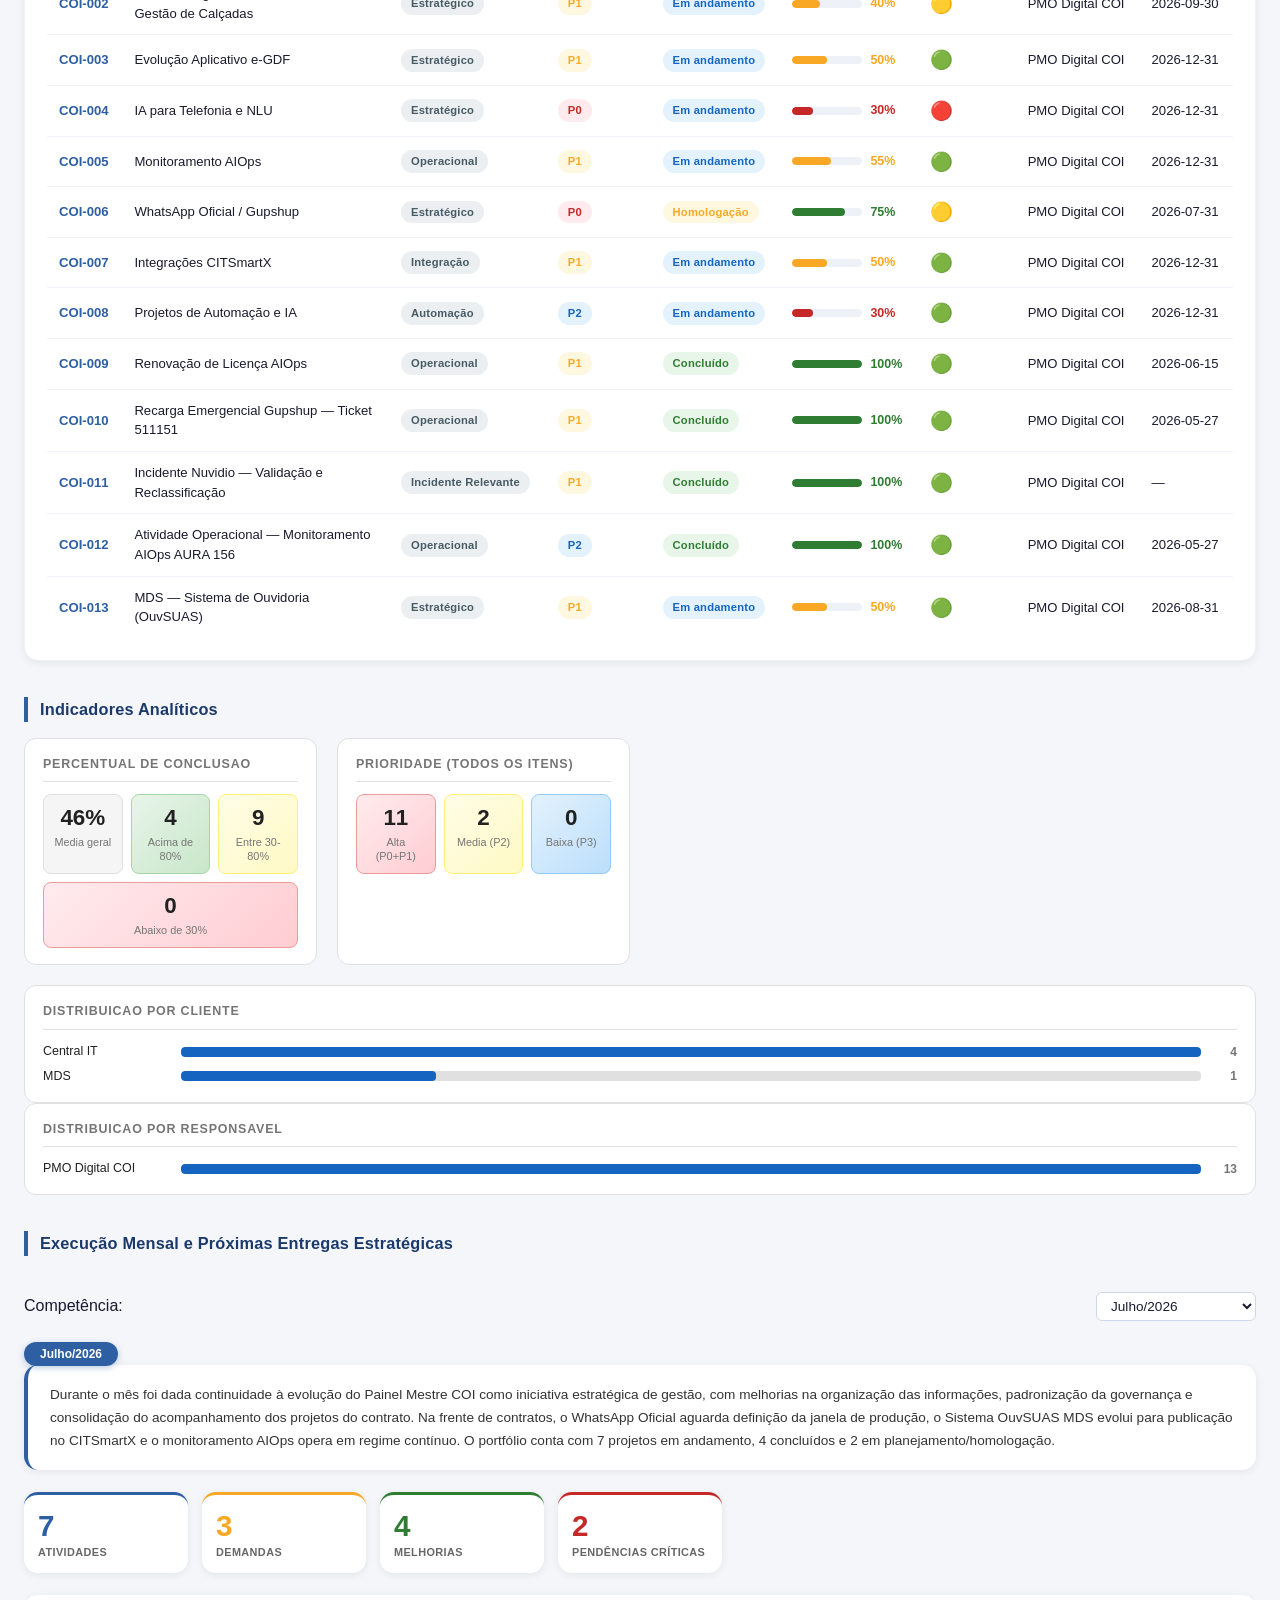
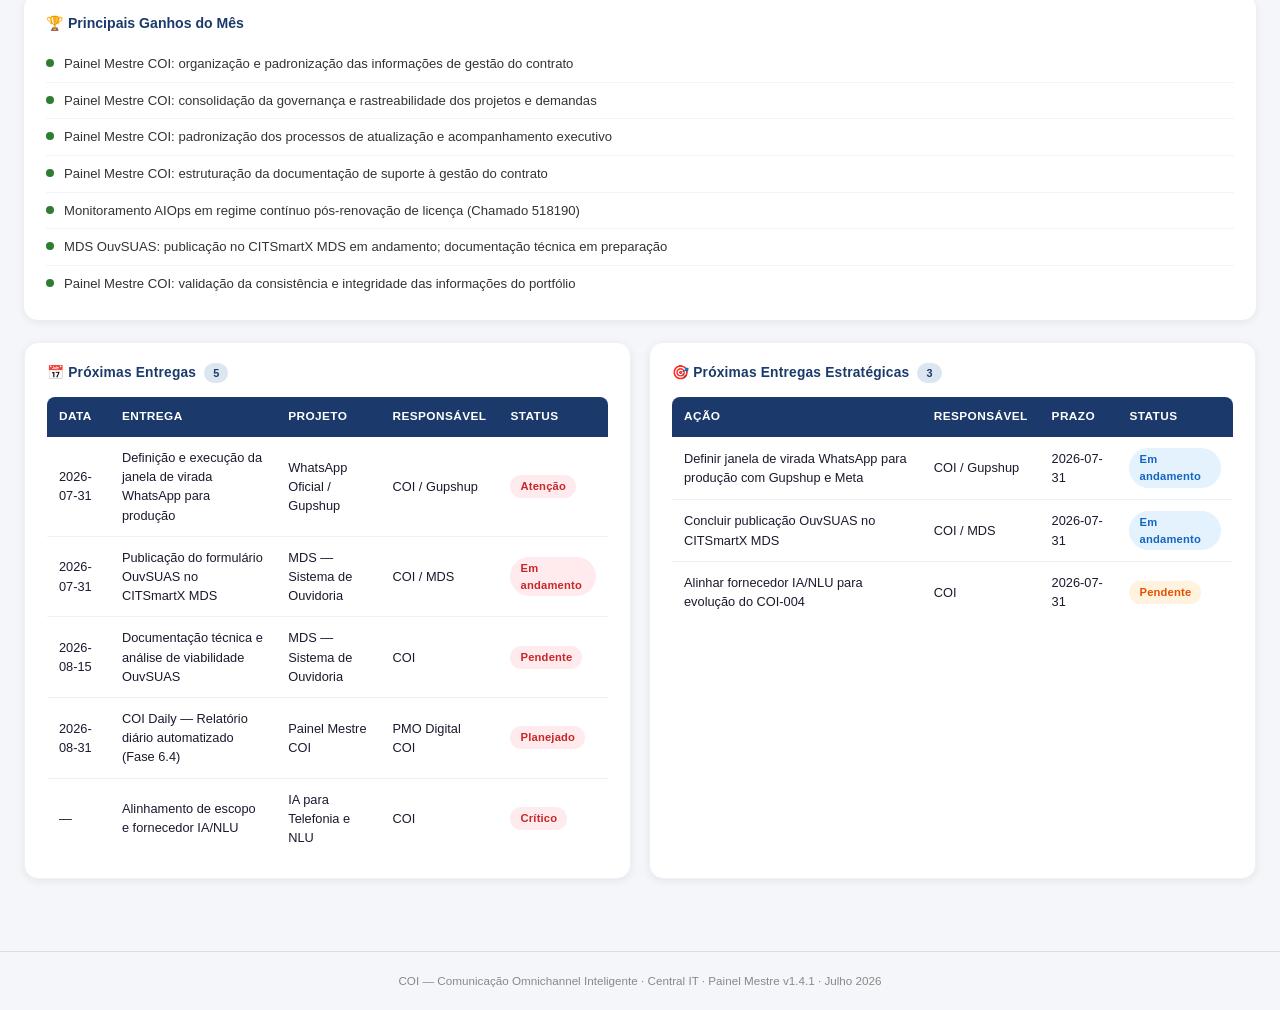
==== commit 4882b13e: "epic-4: consolida arquitetura e cria centro de situação executivo" ====
--- a/index.html
+++ b/index.html
@@ -13,6 +13,8 @@
 }
 </script>
 <script src="dados/projetos.js"></script>
+<!-- Sprint 6.1 — Consolidação: helpers e componentes compartilhados com portfolio.html -->
+<script src="assets/js/coi-shared.js"></script>
 </head>
 <body>
 
@@ -58,7 +60,21 @@
     <div class="ve-badge" id="badge-ciclo">Carregando...</div>
   </div>
 
+  <!-- CENTRO DE SITUAÇÃO EXECUTIVO (EPIC 4 / Sprint 7.1) -->
+  <!-- Sintese imediata: o que um Diretor precisa ver nos primeiros 30 segundos. -->
+  <div class="section-title" style="margin-top:8px;">🎯 Centro de Situação Executivo</div>
+  <div class="cards-grid cs-headline" id="cs-grid"></div>
+
+  <!-- AÇÕES PRIORITÁRIAS (EPIC 4 / Sprint 7.1) -->
+  <!-- Absorve e substitui a antiga seção "Alertas Executivos" (antes ao final da pagina). -->
+  <!-- Mesmos dados, reorganizados por prioridade de decisao, sem duplicar contagens do Centro de Situação. -->
+  <div class="section-title">🧭 Ações Prioritárias</div>
+  <div class="alertas-grid" id="acoes-grid"></div>
+
   <!-- CARDS PRINCIPAIS -->
+  <!-- Sprint 7.1: reduzido de 10 para 5 cards — Atenção, Críticos, Riscos Altos, Decisões
+       Pendentes e Entregas da Semana foram absorvidos pelo Centro de Situação Executivo,
+       acima, para eliminar duplicação de números (principio "Dados Únicos", EPIC 3). -->
   <div class="section-title">Indicadores Gerais do Portfólio</div>
   <div class="cards-grid">
     <div class="card azul">
@@ -73,18 +89,6 @@
       <div class="card-label">Projetos em Andamento</div>
       <div class="card-sub">em execução ativa</div>
     </div>
-    <div class="card amarelo">
-      <div class="card-icon">⚠️</div>
-      <div class="card-value" id="c-atencao">—</div>
-      <div class="card-label">Projetos em Atenção</div>
-      <div class="card-sub">semáforo amarelo</div>
-    </div>
-    <div class="card vermelho">
-      <div class="card-icon">🚨</div>
-      <div class="card-value" id="c-criticos">—</div>
-      <div class="card-label">Projetos Críticos</div>
-      <div class="card-sub">semáforo vermelho</div>
-    </div>
     <div class="card verde">
       <div class="card-icon">✅</div>
       <div class="card-value" id="c-concluidos">—</div>
@@ -96,24 +100,6 @@
       <div class="card-value" id="c-demandas">—</div>
       <div class="card-label">Demandas em Aberto</div>
       <div class="card-sub" id="c-demandas-sub">aguardando resolução</div>
-    </div>
-    <div class="card vermelho">
-      <div class="card-icon">⛔</div>
-      <div class="card-value" id="c-riscos">—</div>
-      <div class="card-label">Riscos Altos</div>
-      <div class="card-sub">nível alto ou crítico</div>
-    </div>
-    <div class="card roxo">
-      <div class="card-icon">🔔</div>
-      <div class="card-value" id="c-decisoes">—</div>
-      <div class="card-label">Decisões Pendentes</div>
-      <div class="card-sub">aguardando deliberação</div>
-    </div>
-    <div class="card verde">
-      <div class="card-icon">📅</div>
-      <div class="card-value" id="c-entregas">—</div>
-      <div class="card-label">Entregas da Semana</div>
-      <div class="card-sub">marcos nos próximos 7 dias</div>
     </div>
     <div class="card azul">
       <div class="card-icon">📈</div>
@@ -217,9 +203,9 @@
     <div id="em-content"></div>
   </div>
 
-  <!-- ALERTAS EXECUTIVOS (dinâmicos) -->
-  <div class="section-title">Alertas Executivos</div>
-  <div class="alertas-grid" id="alertas-grid"></div>
+  <!-- Sprint 7.1: seção "Alertas Executivos" removida deste ponto — conteúdo
+       incorporado e enriquecido em "Ações Prioritárias", logo abaixo do banner
+       (mesma informação, mais visível, sem duplicação). -->
 
 </main>
 
@@ -229,17 +215,9 @@
 
 <script>
 // ─── Helpers ────────────────────────────────────────────────────────
-function semClass(s) { return s==='🔴'?'vermelho':s==='🟡'?'amarelo':'verde'; }
-function priorBadge(p) { return p==='P0'?'badge-vermelho':p==='P1'?'badge-amarelo':'badge-azul'; }
-function statusBadge(s) {
-  return {
-    'Em andamento':'badge-azul','Homologação':'badge-amarelo',
-    'Produção':'badge-verde','Concluído':'badge-verde',
-    'Planejamento':'badge-cinza','Suspenso':'badge-cinza'
-  }[s] || 'badge-cinza';
-}
-function percColor(n) { return n>=70?'#2E7D32':n>=40?'#F9A825':'#C62828'; }
-function clearEl(el) { while (el.firstChild) el.removeChild(el.firstChild); }
+// Sprint 6.1: clearEl/priorBadge/statusBadge/percColor consolidados em
+// assets/js/coi-shared.js (eram duplicados byte-a-byte com portfolio.html).
+// semClass() removida — código morto, nunca era chamada nesta página.
 // ─── Data e ciclo ────────────────────────────────────────────────────
 const now = new Date();
 document.getElementById('data-atual').textContent =
@@ -248,125 +226,25 @@
 document.getElementById('badge-ciclo').textContent = 'Ciclo: ' + ciclo;
 document.getElementById('footer-ciclo').textContent = ciclo;
 
-// ─── Nav dinâmica: menu suspenso "Projetos" (Fase 5.2) ────────────────
-// Fonte: COI_DATA.projetos (mesma fonte usada antes) — nenhum link é
-// escrito manualmente no HTML; novos projetos aparecem automaticamente.
-(function initNavProjetos() {
-  var wrap   = document.getElementById('nav-projetos');
-  var toggle = document.getElementById('nav-projetos-toggle');
-  var menu   = document.getElementById('nav-projetos-menu');
-  var list   = document.getElementById('nav-projetos-list');
-  var busca  = document.getElementById('nav-projetos-busca');
-  if (!wrap || !toggle || !menu || !list) return;
-
-  var itens = COI_DATA.projetos.map(function(p) {
-    var a = document.createElement('a');
-    a.href = `projetos/ficha.html#${p.id}`;
-    a.className = 'nav-dropdown-item';
-    a.setAttribute('role', 'menuitem');
-    var code = document.createElement('span');
-    code.className = 'nav-dropdown-code';
-    code.textContent = p.id;
-    var name = document.createElement('span');
-    name.className = 'nav-dropdown-name';
-    name.textContent = p.nome;
-    a.append(code, name);
-    a.dataset.busca = (p.id + ' ' + p.nome).toLowerCase();
-    list.appendChild(a);
-    return a;
-  });
-
-  if (itens.length === 0) {
-    var vazio = document.createElement('div');
-    vazio.className = 'nav-dropdown-empty';
-    vazio.textContent = 'Nenhum projeto cadastrado.';
-    list.appendChild(vazio);
-  }
-
-  function visiveis() {
-    return itens.filter(function(a) { return a.style.display !== 'none'; });
-  }
-  function estaAberto() { return wrap.classList.contains('open'); }
-  function abrir() {
-    wrap.classList.add('open');
-    toggle.setAttribute('aria-expanded', 'true');
-  }
-  function fechar(devolverFoco) {
-    wrap.classList.remove('open');
-    toggle.setAttribute('aria-expanded', 'false');
-    if (busca) { busca.value = ''; itens.forEach(function(a){ a.style.display = ''; }); }
-    if (devolverFoco) toggle.focus();
-  }
-
-  // Mouse
-  toggle.addEventListener('click', function(e) {
-    e.stopPropagation();
-    if (estaAberto()) { fechar(false); } else { abrir(); if (busca) busca.focus(); }
-  });
-
-  // Teclado — abrir a partir do botão
-  toggle.addEventListener('keydown', function(e) {
-    if (e.key === 'Escape') { fechar(true); return; }
-    if (e.key === 'ArrowDown' || e.key === 'Enter' || e.key === ' ') {
-      e.preventDefault();
-      if (!estaAberto()) abrir();
-      var alvo = busca || visiveis()[0];
-      if (alvo) alvo.focus();
-    }
-  });
-
-  // Teclado — navegação dentro do menu (setas e Escape)
-  menu.addEventListener('keydown', function(e) {
-    var lista = visiveis();
-    var idx = lista.indexOf(document.activeElement);
-    if (e.key === 'Escape') {
-      e.preventDefault(); fechar(true);
-    } else if (e.key === 'ArrowDown') {
-      e.preventDefault();
-      var prox = lista[idx + 1] || lista[0];
-      if (prox) prox.focus();
-    } else if (e.key === 'ArrowUp') {
-      e.preventDefault();
-      if (idx <= 0) { if (busca) busca.focus(); }
-      else { lista[idx - 1].focus(); }
-    }
-  });
-
-  // Busca simples, sem dependências externas
-  if (busca) {
-    busca.addEventListener('input', function() {
-      var termo = busca.value.trim().toLowerCase();
-      itens.forEach(function(a) {
-        a.style.display = a.dataset.busca.indexOf(termo) === -1 ? 'none' : '';
-      });
-    });
-  }
-
-  // Fechar ao clicar fora
-  document.addEventListener('click', function(e) {
-    if (estaAberto() && !wrap.contains(e.target)) fechar(false);
-  });
-  // Fechar com Escape em qualquer foco dentro do wrapper
-  document.addEventListener('keydown', function(e) {
-    if (e.key === 'Escape' && estaAberto() && wrap.contains(document.activeElement)) fechar(true);
-  });
-})();
+// ─── Nav dinâmica: menu suspenso "Projetos" ───────────────────────────
+// Sprint 6.1: implementação consolidada em assets/js/coi-shared.js
+// (coiInitNavDropdown), reutilizada por index.html e portfolio.html.
+coiInitNavDropdown();
 
 // ─── Calcular cards ──────────────────────────────────────────────────
 // Fase 5B.1: ps = todos os itens; psProj = apenas tipoItem 'Projeto'
 const ps     = COI_DATA.projetos;
-const psProj = ps.filter(p => !p.tipoItem || p.tipoItem === 'Projeto');
+const psProj = getProjetosEstrategicos(ps); // Sprint 6.1: helper consolidado em coi-shared.js
 const total     = psProj.length;
 const andamento = psProj.filter(p => p.status === 'Em andamento').length;
-const atencao   = psProj.filter(p => p.semaforo === '🟡').length;
-const criticos  = psProj.filter(p => p.semaforo === '🔴').length;
+// Sprint 7.1: 'atencao'/'criticos' (por semáforo) removidos daqui — os cards
+// que os usavam saíram do Dashboard; Centro de Situação Executivo agora
+// calcula os equivalentes via calcularSaude() (também cobre prazo vencido).
 const concluidos= psProj.filter(p => p.status === 'Concluído').length;
 const evolMedia = psProj.length > 0 ? Math.round(psProj.reduce((acc,p)=>acc+p.percentual,0)/psProj.length) : 0;
 
 document.getElementById('c-total').textContent    = total;
 document.getElementById('c-andamento').textContent= andamento;
-document.getElementById('c-atencao').textContent  = atencao;
-document.getElementById('c-criticos').textContent = criticos;
 document.getElementById('c-concluidos').textContent = concluidos;
 // Fase 5A.2 — B-02: usa execucoesMensais[last] (mesma cadeia de buildExecucaoMensal)
 // Fallback: execucoesMensais[last] → execucaoMensal → {}
@@ -387,10 +265,61 @@
       return !isNaN(d.getTime()) && d >= _hoje && d <= _em7;
     }).length : 0;
 document.getElementById('c-demandas').textContent = nDemandas;
-document.getElementById('c-riscos').textContent   = totalRiscos;
-document.getElementById('c-decisoes').textContent = totalDecisoes;
-document.getElementById('c-entregas').textContent = nEntregas;
 document.getElementById('c-evolucao').textContent = evolMedia + '%';
+
+// ─── Centro de Situação Executivo (EPIC 4 / Sprint 7.1 — Etapa 3) ─────
+// Sintese executiva: usa exclusivamente campos ja existentes em COI_DATA.projetos
+// via calcularSaude() (assets/js/coi-shared.js, padrao consolidado na Sprint 6.1).
+// "Bloqueados" reaproveita o status 'Suspenso' ja previsto na modelagem de dados —
+// nenhum campo novo foi criado.
+function buildCentroSituacao() {
+  var el = document.getElementById('cs-grid');
+  if (!el) return;
+  clearEl(el);
+
+  var criticosSaude  = psProj.filter(function(p){ return calcularSaude(p).label === 'Crítico'; });
+  var atencaoSaude   = psProj.filter(function(p){ return calcularSaude(p).label === 'Atenção'; });
+  var saudaveisSaude = psProj.filter(function(p){ return calcularSaude(p).label === 'Saudável'; });
+  var bloqueados     = psProj.filter(function(p){ return p.status === 'Suspenso'; });
+  var pendenciasExec = totalRiscos + totalDecisoes;
+
+  [
+    { icon: '🚨', valor: criticosSaude.length,  label: 'Críticos',            cls: 'vermelho', sub: 'semáforo 🔴 ou prazo vencido' },
+    { icon: '⚠️', valor: atencaoSaude.length,   label: 'Em Atenção',          cls: 'amarelo',  sub: 'semáforo 🟡' },
+    { icon: '🟢', valor: saudaveisSaude.length, label: 'Saudáveis',           cls: 'verde',    sub: 'dentro do prazo, sem alerta' },
+    { icon: '⛔', valor: bloqueados.length,     label: 'Bloqueados',          cls: 'roxo',     sub: 'status Suspenso' },
+    { icon: '📅', valor: nEntregas,             label: 'Entregas em 7 Dias',  cls: 'azul',     sub: 'marcos e ações do mês' },
+    { icon: '🔔', valor: pendenciasExec,        label: 'Pendências Executivas', cls: 'laranja', sub: 'riscos críticos + decisões' }
+  ].forEach(function(ind) {
+    var card = document.createElement('div');
+    card.className = 'card ' + ind.cls;
+    var icon = document.createElement('div'); icon.className = 'card-icon'; icon.textContent = ind.icon;
+    var val  = document.createElement('div'); val.className  = 'card-value'; val.textContent = ind.valor;
+    var lbl  = document.createElement('div'); lbl.className  = 'card-label'; lbl.textContent = ind.label;
+    var sub  = document.createElement('div'); sub.className  = 'card-sub';   sub.textContent = ind.sub;
+    card.append(icon, val, lbl, sub);
+    el.appendChild(card);
+  });
+}
+buildCentroSituacao();
+
+// ─── Riscos registrados (Alto/Crítico) — leitura local (Etapa 5) ──────
+// Reaproveita o mesmo mecanismo de coiCarregarSecaoFicha('PORTFOLIO','riscos')
+// usado por portfolio.html (dados/projetos.js). Nao cria fonte de dados nova;
+// depende de riscos ja cadastrados manualmente na aba Riscos do Portfólio —
+// por isso pode aparecer vazio em navegadores/sessões sem cadastro previo.
+function nivelRiscoSimples(prob, imp) {
+  if (prob === 'Alta' && imp === 'Alto') return 'Crítico';
+  if (prob === 'Alta' || imp === 'Alto') return 'Alto';
+  return 'outro';
+}
+function getRiscosAltoCritico() {
+  var riscos = (typeof coiCarregarSecaoFicha === 'function') ? coiCarregarSecaoFicha('PORTFOLIO', 'riscos') : [];
+  return riscos.filter(function(r) {
+    var n = nivelRiscoSimples(r.prob, r.imp);
+    return n === 'Alto' || n === 'Crítico';
+  });
+}
 
 // ─── Tabela de portfólio ─────────────────────────────────────────────
 const tbody = document.getElementById('tbody-portfolio');
@@ -559,9 +488,13 @@
   var tGrid = document.createElement('div');
   tGrid.className = 'em-tables-grid';
 
-  // — Próximas Entregas —
+  // — Próximas Entregas — EPIC 3/Sprint 6 Etapa 6: ordenadas por data (mais próxima primeiro)
   var entregas = Array.isArray(emData.proximasEntregas)
-    ? emData.proximasEntregas.filter(function(e){ return e.entrega; }) : [];
+    ? emData.proximasEntregas.filter(function(e){ return e.entrega; }).slice().sort(function(a, b) {
+        if (!a.data) return 1;
+        if (!b.data) return -1;
+        return new Date(a.data) - new Date(b.data);
+      }) : [];
   var cEnt = document.createElement('div');
   cEnt.className = 'em-table-card';
   var h3Ent = document.createElement('h3');
@@ -604,7 +537,11 @@
 
   // — Próximas Entregas Estratégicas —
   var peItems = Array.isArray(emData.planoExcelencia)
-    ? emData.planoExcelencia.filter(function(p){ return p.acao; }) : [];
+    ? emData.planoExcelencia.filter(function(p){ return p.acao; }).slice().sort(function(a, b) {
+        if (!a.prazo) return 1;
+        if (!b.prazo) return -1;
+        return new Date(a.prazo) - new Date(b.prazo);
+      }) : [];
   var cPE = document.createElement('div');
   cPE.className = 'em-table-card';
   var h3PE = document.createElement('h3');
@@ -670,9 +607,6 @@
     return !isNaN(d.getTime()) && d < hoje;
   }).length;
 
-  // --- Projetos ---
-  var projBloqueados = psProj.filter(function(p){ return p.semaforo === '🔴'; }).length;
-
   // --- Percentual (todos os itens) ---
   var percAcima80  = ps.filter(function(p){ return (p.percentual || 0) >= 80; }).length;
   var percMedio    = ps.filter(function(p){ return (p.percentual || 0) >= 30 && (p.percentual || 0) < 80; }).length;
@@ -682,11 +616,6 @@
   var priorAlta  = ps.filter(function(p){ return p.prioridade === 'P0' || p.prioridade === 'P1'; }).length;
   var priorMedia = ps.filter(function(p){ return p.prioridade === 'P2'; }).length;
   var priorBaixa = ps.filter(function(p){ return p.prioridade === 'P3'; }).length;
-
-  // --- Semaforo (projetos estrategicos) ---
-  var semVerde    = psProj.filter(function(p){ return p.semaforo === '🟢'; }).length;
-  var semAmarelo  = psProj.filter(function(p){ return p.semaforo === '🟡'; }).length;
-  var semVermelho = psProj.filter(function(p){ return p.semaforo === '🔴'; }).length;
 
   // --- Clientes (por orgao em itens operacionais) ---
   var clienteMap = {};
@@ -774,13 +703,11 @@
   var outerGrid = document.createElement('div');
   outerGrid.className = 'op-outer-grid';
 
-  outerGrid.appendChild(makeOpGroup('Projetos Estrategicos', [
-    { label: 'Total', value: psProj.length, cls: '' },
-    { label: 'Ativos', value: psProj.filter(function(p){ return p.status === 'Em andamento'; }).length, cls: 'azul' },
-    { label: 'Concluidos', value: psProj.filter(function(p){ return p.status === 'Concluído'; }).length, cls: 'verde' },
-    { label: 'Bloqueados', value: projBloqueados, cls: projBloqueados > 0 ? 'vermelho' : '' }
-  ]));
-
+  // Nota (EPIC 3/Sprint 6 — Etapa 8): os grupos "Projetos Estrategicos" e
+  // "Semaforo dos Projetos" foram removidos daqui por duplicarem, com os
+  // mesmos números, os cards do topo do Dashboard (c-total, c-andamento,
+  // c-concluidos) e, desde a Sprint 7.1, o Centro de Situação Executivo —
+  // principio "Dados unicos" / menos poluicao visual.
   outerGrid.appendChild(makeOpGroup('Percentual de Conclusao', [
     { label: 'Media geral', value: evolMedia + '%', cls: '' },
     { label: 'Acima de 80%', value: percAcima80, cls: 'verde' },
@@ -794,31 +721,31 @@
     { label: 'Baixa (P3)', value: priorBaixa, cls: 'azul' }
   ]));
 
-  outerGrid.appendChild(makeOpGroup('Semaforo dos Projetos', [
-    { label: 'Verde', value: semVerde, cls: 'verde' },
-    { label: 'Amarelo', value: semAmarelo, cls: 'amarelo' },
-    { label: 'Vermelho', value: semVermelho, cls: semVermelho > 0 ? 'vermelho' : '' }
-  ]));
-
   container.appendChild(outerGrid);
   container.appendChild(makeDistMap('Distribuicao por Cliente', clienteMap));
   container.appendChild(makeDistMap('Distribuicao por Responsavel', respMap));
 }
 buildIndicadoresOperacionais();
 
-// ─── Alertas dinâmicos ───────────────────────────────────────────────
-function buildAlertas() {
-  const grid = document.getElementById('alertas-grid');
-  clearEl(grid); // Fase 5A.2 — B-04: substituído innerHTML='' por clearEl()
-
-  // Fase 5B.1: alertas filtrados para tipoItem === 'Projeto'
-  const criticos_list = psProj.filter(p => p.semaforo === '🔴');
-  const atencao_list  = psProj.filter(p => p.semaforo === '🟡');
-  const ok_list       = psProj.filter(p => p.semaforo === '🟢');
-  // Fase 5A.2 — U-04: excluir Suspenso e Concluído do card P0 Ativos
-  const p0_list       = psProj.filter(p => p.prioridade === 'P0' && p.status !== 'Concluído' && p.status !== 'Suspenso');
-
-  function makeCard(cls, titulo, items, dotCls, emptyMsg) {
+// ─── Ações Prioritárias (EPIC 4 / Sprint 7.1 — Etapas 4 e 5) ──────────
+// Substitui buildAlertas(): mesmos dados de origem (psProj + riscos), reordenados
+// por prioridade de decisão (o que exige ação primeiro) e enriquecidos com
+// Bloqueados (status Suspenso) e Riscos Registrados Alto/Crítico — sem criar
+// campos novos. "Críticos" agora usa calcularSaude() (padrão único da Sprint 6.1),
+// que também captura prazo vencido, não só semáforo vermelho.
+function buildAcoesPrioritarias() {
+  const grid = document.getElementById('acoes-grid');
+  if (!grid) return;
+  clearEl(grid);
+
+  const criticos_list  = psProj.filter(p => calcularSaude(p).label === 'Crítico');
+  const p0_list        = psProj.filter(p => p.prioridade === 'P0' && p.status !== 'Concluído' && p.status !== 'Suspenso');
+  const bloqueados_list= psProj.filter(p => p.status === 'Suspenso');
+  const riscos_list    = getRiscosAltoCritico();
+  const atencao_list   = psProj.filter(p => calcularSaude(p).label === 'Atenção');
+  const ok_list         = psProj.filter(p => calcularSaude(p).label === 'Saudável');
+
+  function makeCard(cls, titulo, items, dotCls, emptyMsg, renderItem) {
     const div = document.createElement('div');
     div.className = `alerta-card ${cls}`;
     const h3 = document.createElement('h3');
@@ -830,13 +757,13 @@
       em.textContent = emptyMsg;
       div.appendChild(em);
     } else {
-      items.forEach(p => {
+      items.forEach(item => {
         const row = document.createElement('div');
         row.className = 'alerta-item';
         const dot = document.createElement('div');
         dot.className = `alerta-dot ${dotCls}`;
         const txt = document.createElement('span');
-        txt.textContent = `${p.id} — ${p.nome}: ${p.observacoesExecutivas || 'Sem observações registradas.'}`;
+        txt.textContent = renderItem(item);
         row.append(dot, txt);
         div.appendChild(row);
       });
@@ -844,14 +771,20 @@
     return div;
   }
 
+  const projItem = p => `${p.id} — ${p.nome}: ${p.observacoesExecutivas || 'Sem observações registradas.'}`;
+
   grid.append(
-    makeCard('', '🚨 Projetos Críticos (🔴)', criticos_list, 'dot-vermelho', 'Nenhum projeto crítico no momento.'),
-    makeCard('atencao', '⚠️ Projetos em Atenção (🟡)', atencao_list, 'dot-amarelo', 'Nenhum projeto em atenção.'),
-    makeCard('info', '🔵 Projetos P0 Ativos', p0_list, 'dot-azul', 'Nenhum projeto P0 ativo.'),
-    makeCard('sucesso', '✅ Projetos no Prazo (🟢)', ok_list, 'dot-verde', 'Nenhum projeto no prazo.')
+    makeCard('', '🚨 Projetos Críticos', criticos_list, 'dot-vermelho', 'Nenhum projeto crítico no momento.', projItem),
+    makeCard('info', '🔵 Projetos P0 Ativos', p0_list, 'dot-azul', 'Nenhum projeto P0 ativo.', projItem),
+    makeCard('atencao', '⛔ Bloqueados (Suspensos)', bloqueados_list, 'dot-amarelo', 'Nenhum projeto suspenso no momento.', projItem),
+    makeCard('atencao', '⚠️ Riscos Registrados (Alto/Crítico)', riscos_list, 'dot-amarelo',
+      'Nenhum risco Alto/Crítico registrado na aba Riscos do Portfólio.',
+      r => `${r.projeto || 'Sem projeto vinculado'}: ${r.desc}`),
+    makeCard('atencao', '🟡 Projetos em Atenção', atencao_list, 'dot-amarelo', 'Nenhum projeto em atenção.', projItem),
+    makeCard('sucesso', '✅ Projetos no Prazo', ok_list, 'dot-verde', 'Nenhum projeto no prazo.', projItem)
   );
 }
-buildAlertas();
+buildAcoesPrioritarias();
 
 // ─── Gráficos (após Chart.js carregar via defer) ─────────────────────
 window.addEventListener('load', () => {
--- a/assets/style.css
+++ b/assets/style.css
@@ -125,6 +125,11 @@
 }
 .nav-dropdown-search:focus { border-color: var(--azul-medio); }
 
+.nav-dropdown-group {
+  font-size: .66rem; font-weight: 700; text-transform: uppercase; letter-spacing: .5px;
+  color: var(--texto-muted, #64748B); padding: 10px 10px 4px;
+}
+.nav-dropdown-group:first-child { padding-top: 4px; }
 .nav-dropdown-list { display: flex; flex-direction: column; gap: 4px; }
 .nav-dropdown-item {
   display: flex; align-items: flex-start; gap: 12px;
@@ -272,13 +277,16 @@
 /* ─── Fase 5B.2 — Resumo Executivo Operacional ─────────────────────── */
 .op-resumo-exec { background: var(--azul-claro, #E3F2FD); border-radius: var(--radius-md, 10px); padding: 16px 20px; margin-bottom: 16px; }
 .op-resumo-exec h3 { font-size: .84rem; font-weight: 700; color: var(--azul-escuro, #1B3A6B); margin-bottom: 12px; }
-.op-mini-cards { display: flex; gap: 12px; flex-wrap: wrap; margin-bottom: 4px; }
-.op-mini-card  { background: #fff; border-radius: var(--radius-sm, 6px); padding: 10px 16px; text-align: center; min-width: 90px; box-shadow: 0 1px 4px rgba(0,0,0,.07); }
-.op-mini-value { font-size: 1.5rem; font-weight: 800; color: var(--azul-medio, #1565C0); line-height: 1; }
-.op-mini-value.verde    { color: #2E7D32; }
-.op-mini-value.amarelo  { color: #F9A825; }
-.op-mini-value.vermelho { color: #C62828; }
-.op-mini-label { font-size: .63rem; color: #666; text-transform: uppercase; letter-spacing: .4px; font-weight: 600; margin-top: 3px; }
+/* Sprint 6.1 (Etapa 2): escopadas sob .op-resumo-exec para não colidir com
+   os seletores homônimos de "Indicadores Operacionais" (Fase 5B.4, abaixo),
+   usados em index.html dentro de .op-group. */
+.op-resumo-exec .op-mini-cards { display: flex; gap: 12px; flex-wrap: wrap; margin-bottom: 4px; }
+.op-resumo-exec .op-mini-card  { background: #fff; border-radius: var(--radius-sm, 6px); padding: 10px 16px; text-align: center; min-width: 90px; box-shadow: 0 1px 4px rgba(0,0,0,.07); }
+.op-resumo-exec .op-mini-value { font-size: 1.5rem; font-weight: 800; color: var(--azul-medio, #1565C0); line-height: 1; }
+.op-resumo-exec .op-mini-value.verde    { color: #2E7D32; }
+.op-resumo-exec .op-mini-value.amarelo  { color: #F9A825; }
+.op-resumo-exec .op-mini-value.vermelho { color: #C62828; }
+.op-resumo-exec .op-mini-label { font-size: .63rem; color: #666; text-transform: uppercase; letter-spacing: .4px; font-weight: 600; margin-top: 3px; }
 .op-tipo-badges { display: flex; gap: 6px; flex-wrap: wrap; }
 
 /* ─── PROGRESS BAR ─────────────────────────────────────────────────── */
@@ -804,3 +812,32 @@
   .cards-grid { grid-template-columns: repeat(auto-fill, minmax(140px, 1fr)); gap: 12px; }
   .card-value { font-size: 1.9rem; }
 }
+
+/* ─── EPIC 4 / Sprint 7.1 — Centro de Situação Executivo (Dashboard) ───────
+   Reutiliza .cards-grid/.card já existentes (Component Review); único ajuste
+   é um destaque tipográfico para a linha de síntese no topo da página. */
+.cs-headline .card-value { font-size: 2.55rem; }
+.cs-headline .card { border-top-width: 4px; }
+
+/* ─── EPIC 3 / Sprint 6 — Cockpit Executivo do Portfólio ───────────────────
+   Projetos Concluídos: área recolhida por padrão, menor destaque visual,
+   funcionando como histórico executivo sem competir com os projetos ativos. */
+.proj-concluidos { margin-top: 26px; }
+.proj-concluidos summary {
+  cursor: pointer; list-style: none; user-select: none;
+  display: flex; align-items: center; gap: 8px;
+  padding: 12px 16px; background: #F4F6FA; border-radius: var(--radius-md);
+  font-size: .85rem; font-weight: 700; color: #5A6B85;
+  border: 1px solid var(--linha-sutil, #EEF1F8);
+}
+.proj-concluidos summary::-webkit-details-marker { display: none; }
+.proj-concluidos summary::before { content: "▸"; display: inline-block; transition: transform .2s; }
+.proj-concluidos[open] summary::before { transform: rotate(90deg); }
+.proj-concluidos[open] summary { border-radius: var(--radius-md) var(--radius-md) 0 0; }
+.proj-concluidos .table-wrap {
+  opacity: .85;
+  border: 1px solid var(--linha-sutil, #EEF1F8); border-top: none;
+  border-radius: 0 0 var(--radius-md) var(--radius-md);
+  padding: 4px 4px 0;
+}
+.proj-concluidos table { font-size: .78rem; }
